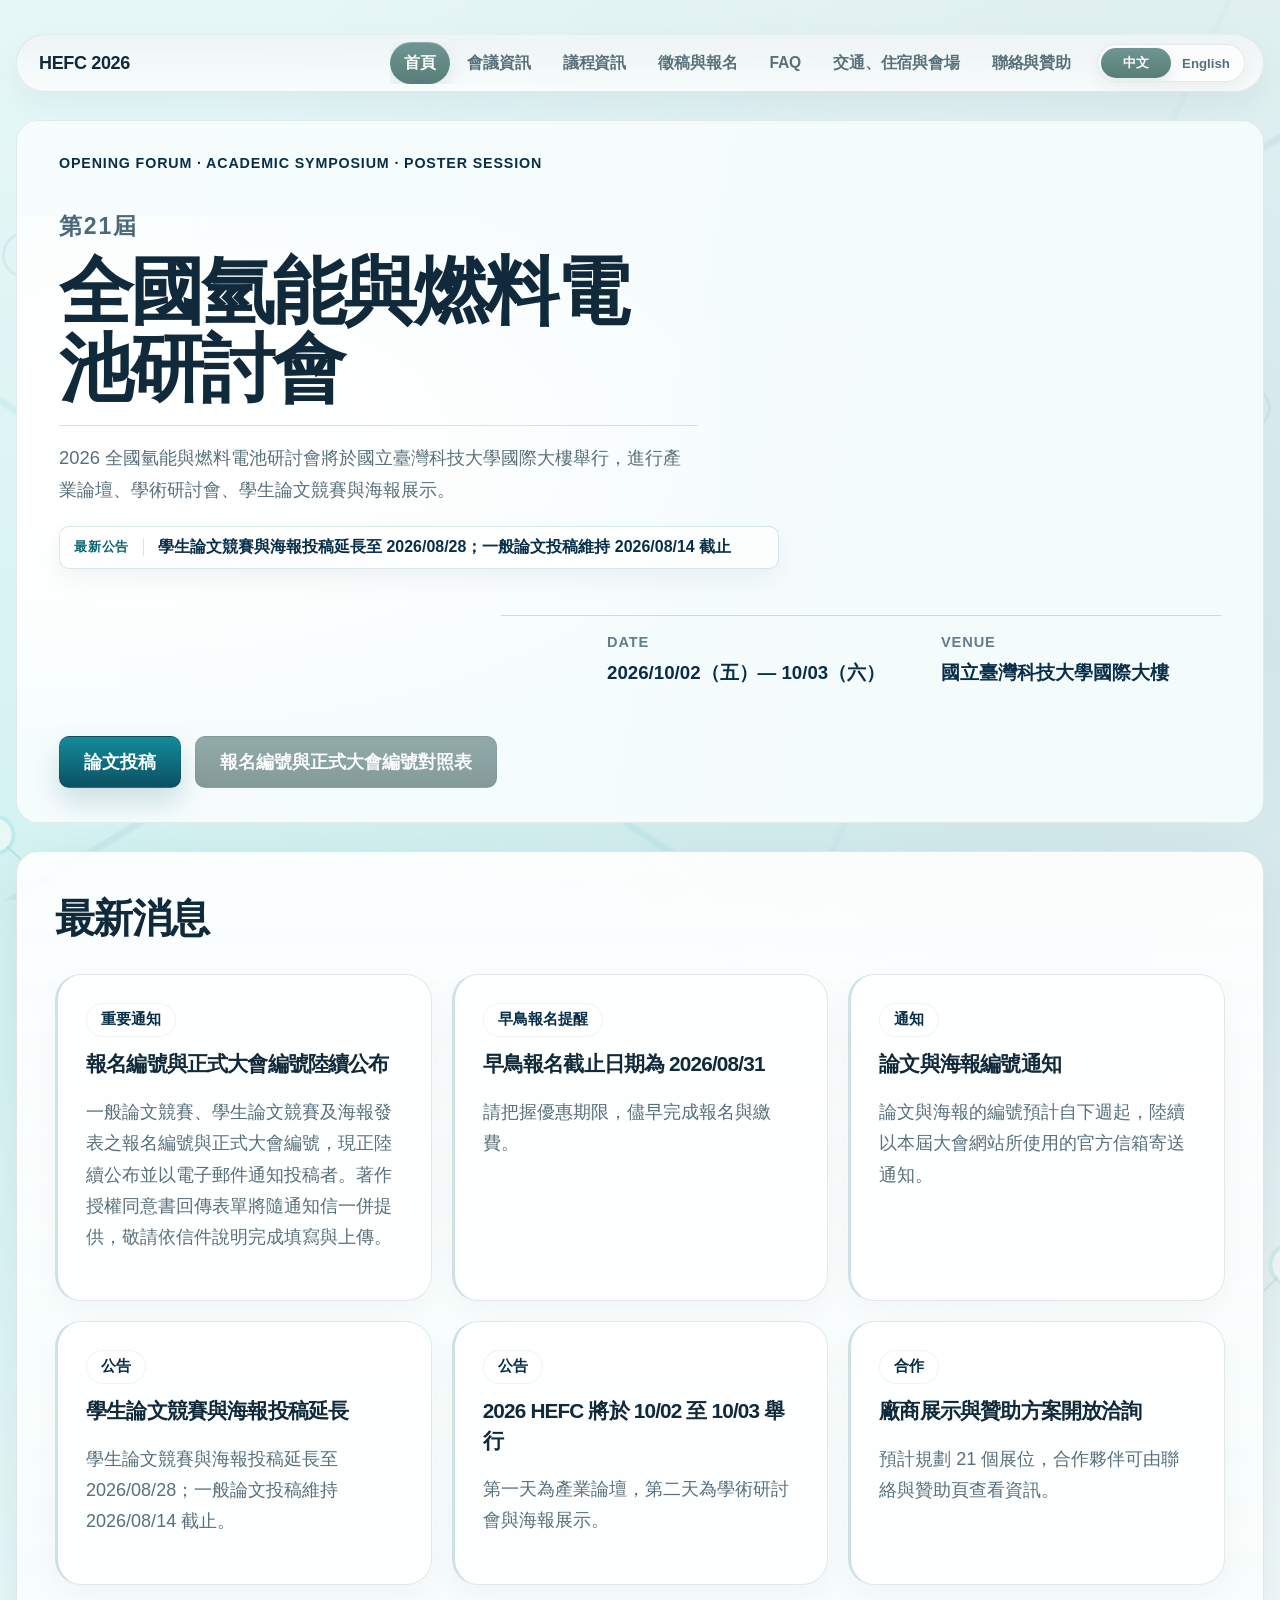
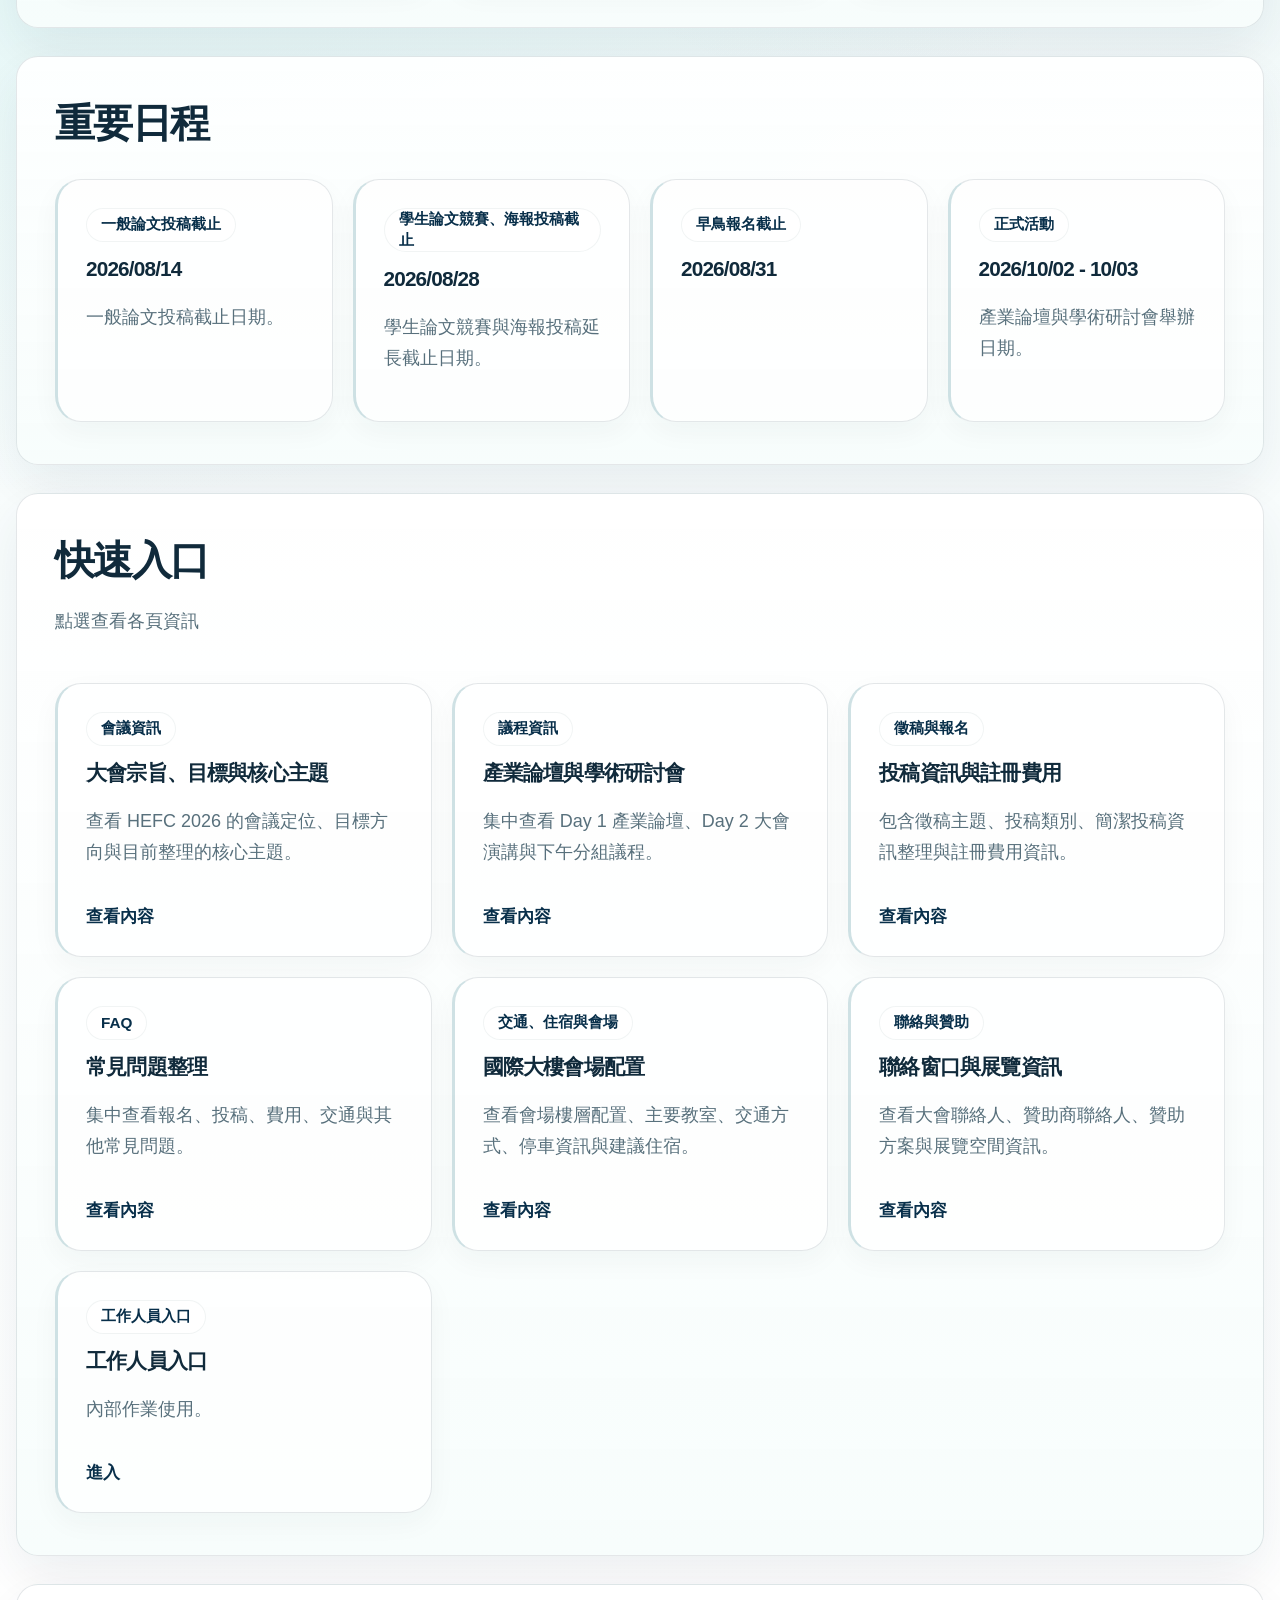
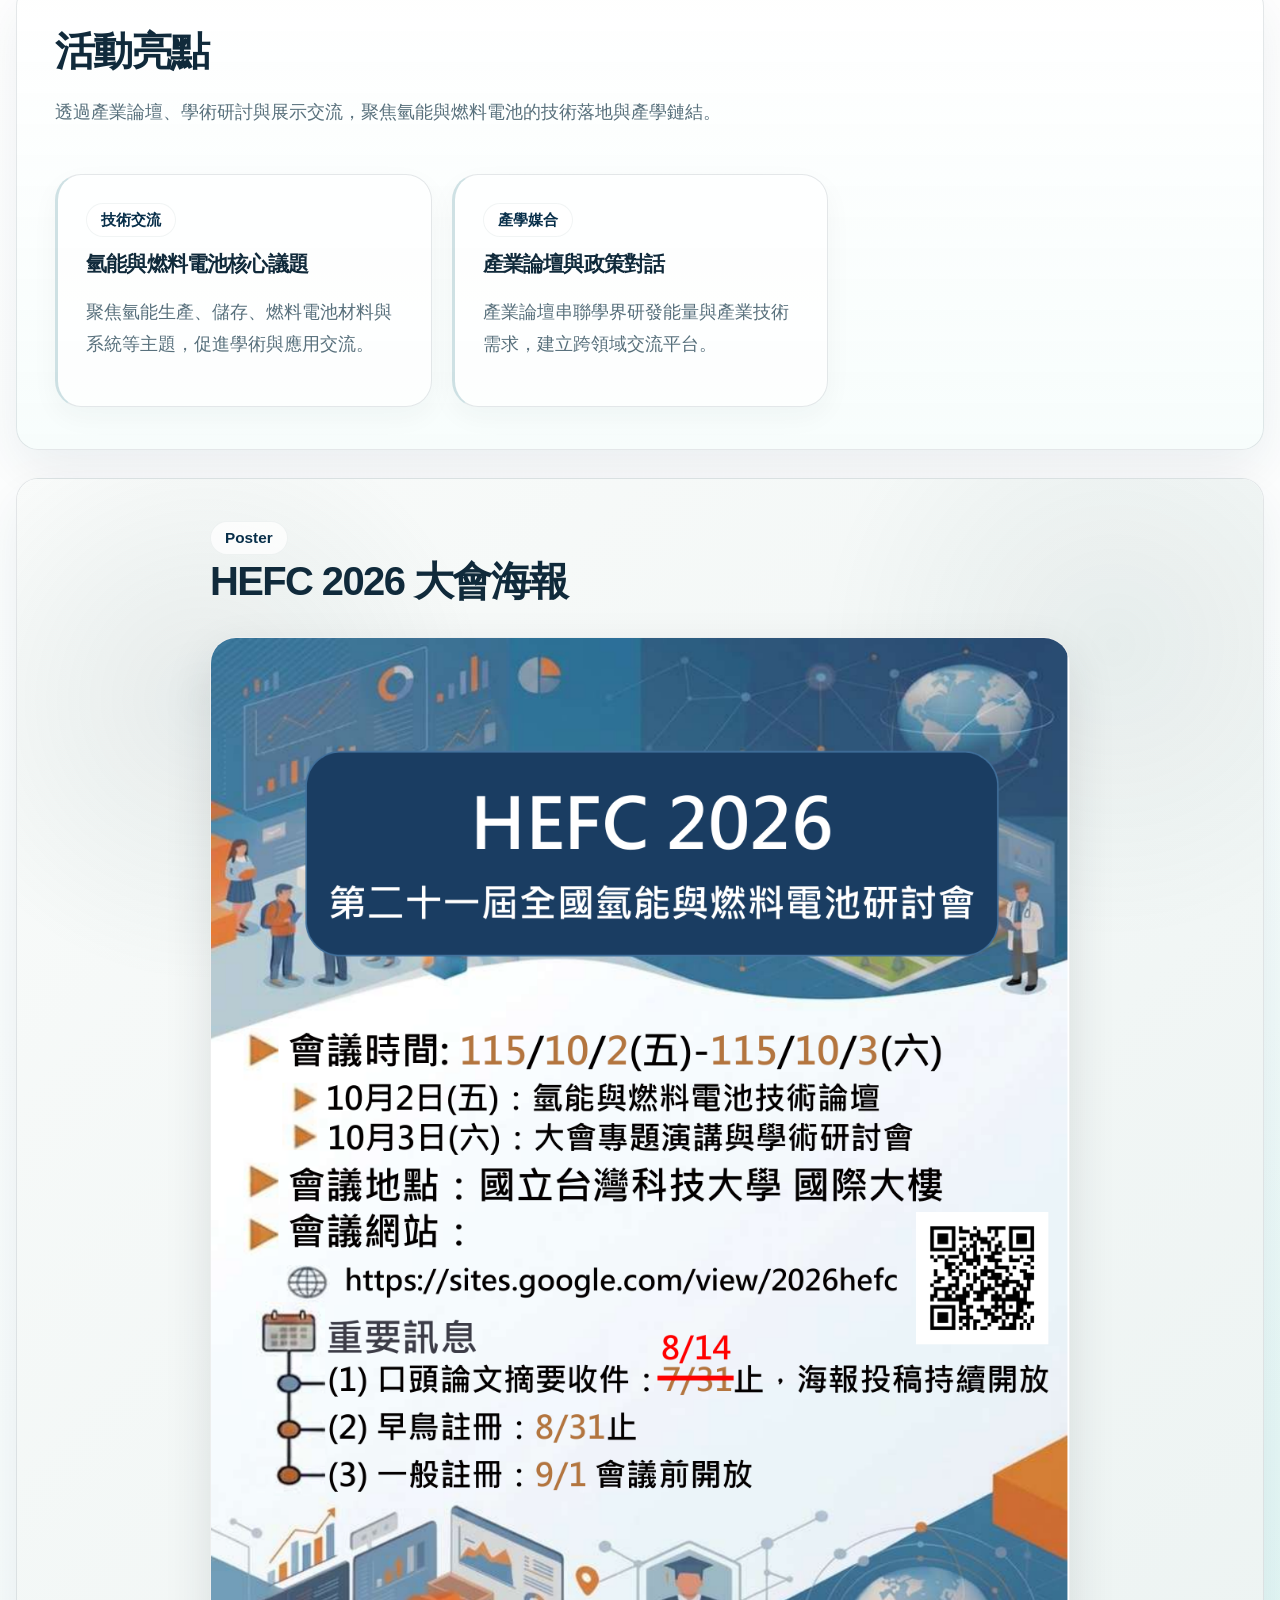
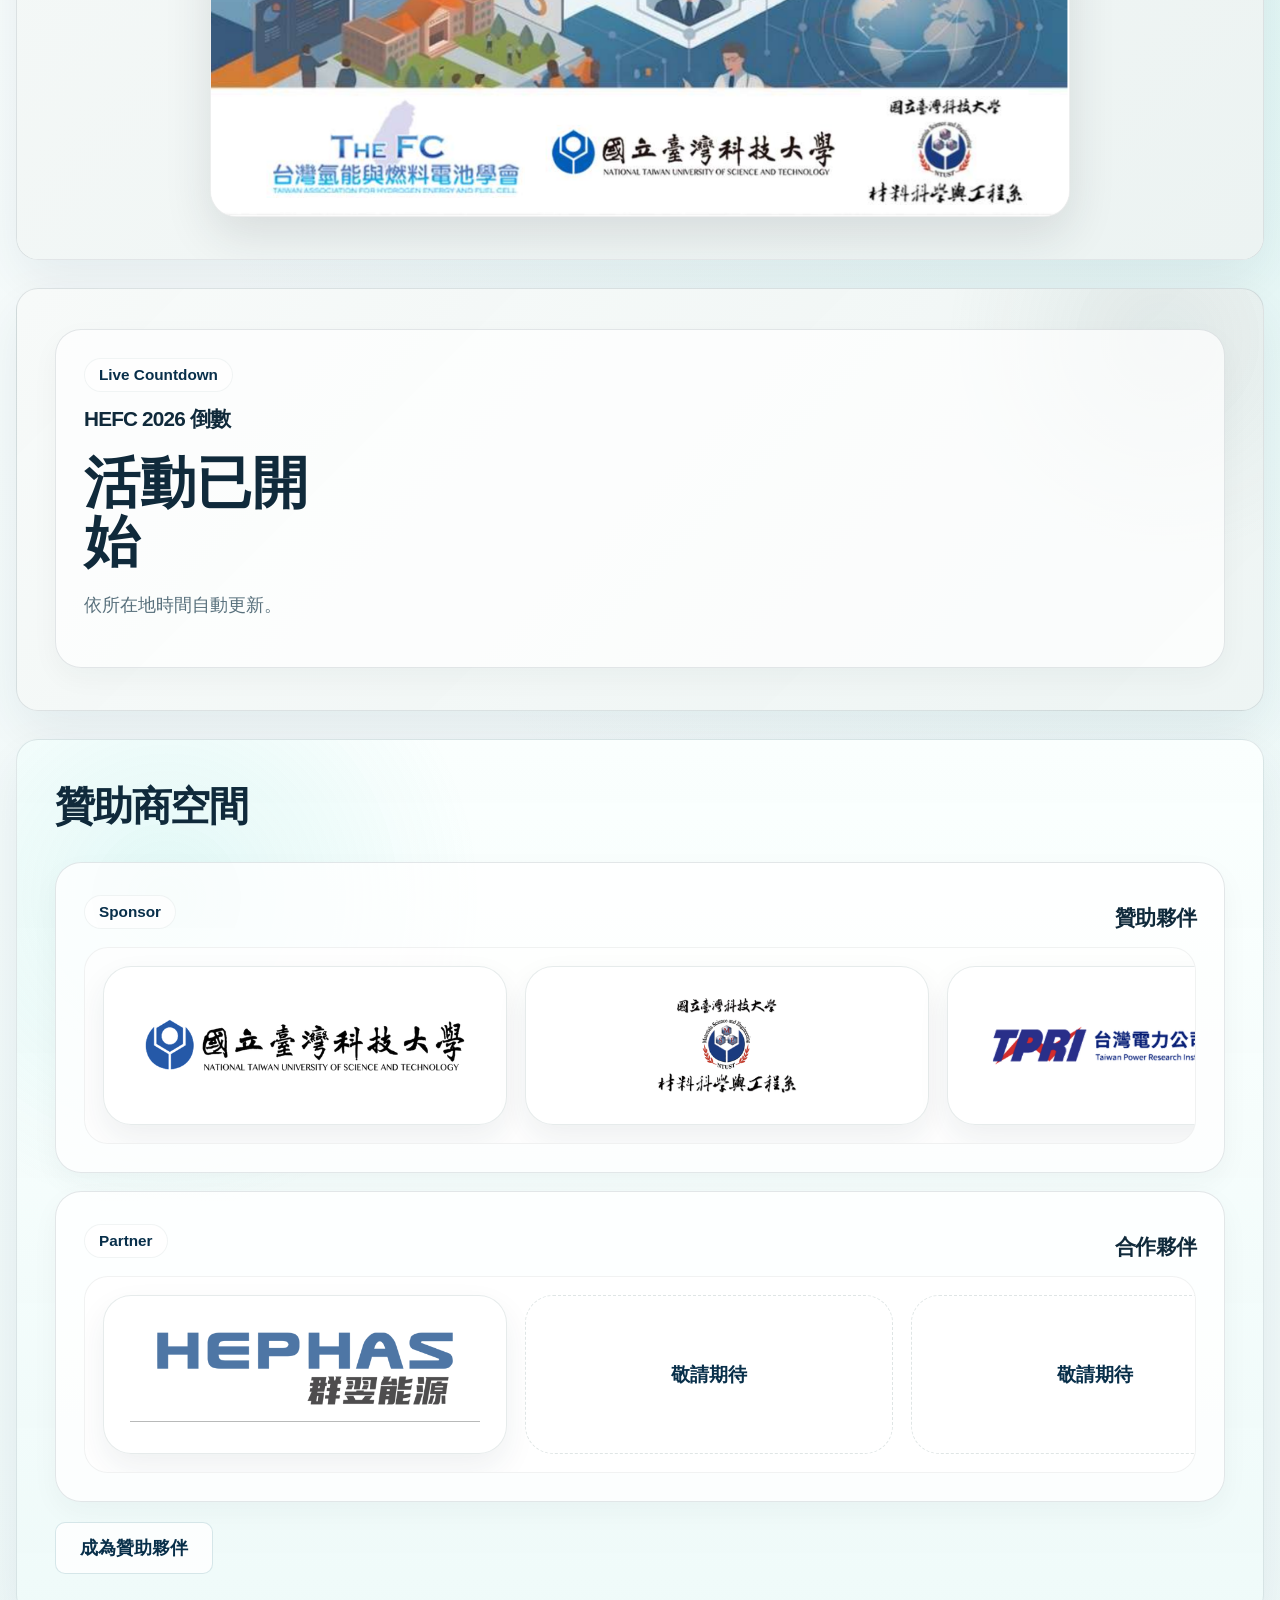
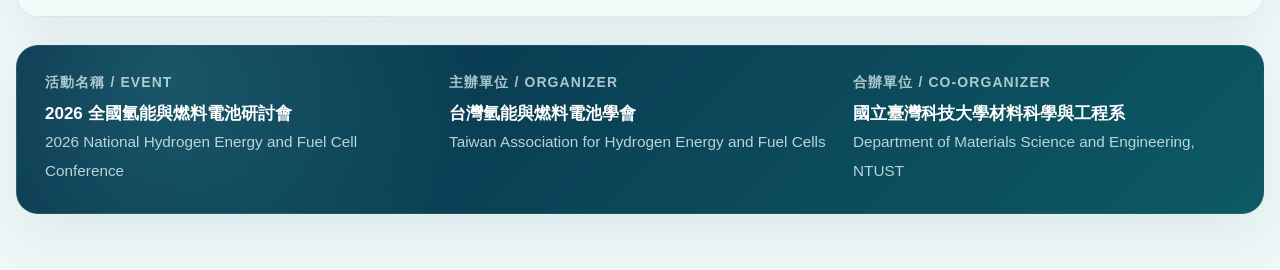
==== index.html @ 9a437a82 "Publish HEFC 2026 html0723 site" ====
﻿<!DOCTYPE html>
<html lang="zh-Hant">
<head>
  <meta charset="UTF-8">
  <meta name="viewport" content="width=device-width, initial-scale=1.0">
  <link rel="stylesheet" href="site.css">
  <title>HEFC 2026 Home</title>
</head>
<body>
  <div class="page">
    <section class="site-frame">
      <div class="site-frame__inner">
        <a class="site-brand" href="index.html">HEFC 2026</a>
        <div class="site-nav-area"><nav class="site-nav" aria-label="頁面導覽">
          <a href="index.html" class="is-current" aria-current="page">首頁</a>
          <a href="info.html">會議資訊</a>
          <a href="agenda.html">議程資訊</a>
          <a href="call_for_papers.html">徵稿與報名</a>
          <a href="faq.html">FAQ</a>
          <a href="traffic_venue.html">交通、住宿與會場</a>
          <a href="contact_sponsor.html">聯絡與贊助</a>
</nav><a class="language-toggle" href="en/index.html" data-language-toggle data-lang="zh" aria-label="Switch language to English"><span class="language-toggle__zh">中文</span><span class="language-toggle__en">English</span></a></div>
      </div>
    </section>

    <section class="section hero hero-split">
      <article class="hero-main">
        <div class="eyebrow">HEFC 2026 </div>
        <h1><span class="hero-title-prefix">第21屆</span>全國氫能與燃料電池研討會</h1>
        <p class="hero-subtitle">2026 全國氫能與燃料電池研討會將於國立臺灣科技大學國際大樓舉行，進行產業論壇、學術研討會、學生論文競賽與海報展示。</p>
        <div class="hero-announcement" role="status" aria-label="最新公告：學生論文競賽與海報投稿延長至 2026 年 8 月 28 日">
          <span class="hero-announcement__label">最新公告</span>
          <div class="hero-announcement__viewport">
            <div class="hero-announcement__track">
              <span>學生論文競賽與海報投稿延長至 2026/08/28；一般論文投稿維持 2026/08/14 截止</span>
              <span aria-hidden="true">學生論文競賽與海報投稿延長至 2026/08/28；一般論文投稿維持 2026/08/14 截止</span>
            </div>
          </div>
        </div>
        <div class="hero-meta">
          <div class="meta-card"><div class="meta-title">Date</div><div class="meta-value">2026/10/02（五）— 10/03（六）</div></div>
          <div class="meta-card"><div class="meta-title">Venue</div><div class="meta-value">國立臺灣科技大學國際大樓</div></div>

        </div>
        <div class="button-row">
          <a class="button button-spotlight" href="call_for_papers.html#submission">論文投稿</a>
          <span class="button button-spotlight button-disabled" role="button" aria-disabled="true" title="對照表連結即將公布">報名編號與正式大會編號對照表</span>
        </div>
      </article>
      <aside class="hero-side">
        <section class="card">
          <div class="chip">活動摘要</div>
          <h3>核心資訊</h3>
          <ul class="detail-list">
            <li><strong>活動名稱</strong>2026 全國氫能與燃料電池研討會</li>
            <li><strong>主辦單位</strong>台灣氫能與燃料電池學會</li>
            <li><strong>合辦單位</strong>國立臺灣科技大學材料科學與工程系</li>
            <li><strong>活動形式</strong>10/02 產業論壇、10/03 學術研討會</li>
          </ul>
        </section>
      </aside>
    </section>

    <section class="section body-section">
      <div class="section-head"><div><h2>最新消息</h2></div></div>
      <div class="grid-3">
        <article class="card"><div class="chip">重要通知</div><h3>報名編號與正式大會編號陸續公布</h3><p>一般論文競賽、學生論文競賽及海報發表之報名編號與正式大會編號，現正陸續公布並以電子郵件通知投稿者。著作授權同意書回傳表單將隨通知信一併提供，敬請依信件說明完成填寫與上傳。</p></article>
        <article class="card"><div class="chip">早鳥報名提醒</div><h3>早鳥報名截止日期為 2026/08/31</h3><p>請把握優惠期限，儘早完成報名與繳費。</p></article>
        <article class="card"><div class="chip">通知</div><h3>論文與海報編號通知</h3><p>論文與海報的編號預計自下週起，陸續以本屆大會網站所使用的官方信箱寄送通知。</p></article>
        <article class="card"><div class="chip">公告</div><h3>學生論文競賽與海報投稿延長</h3><p>學生論文競賽與海報投稿延長至 2026/08/28；一般論文投稿維持 2026/08/14 截止。</p></article>
        <article class="card"><div class="chip">公告</div><h3>2026 HEFC 將於 10/02 至 10/03 舉行</h3><p>第一天為產業論壇，第二天為學術研討會與海報展示。</p></article>
        <article class="card"><div class="chip">合作</div><h3>廠商展示與贊助方案開放洽詢</h3><p>預計規劃 21 個展位，合作夥伴可由聯絡與贊助頁查看資訊。</p></article>
      </div>
    </section>

    <section class="section body-section">
      <div class="section-head"><div><h2>重要日程</h2></div></div>
      <div class="grid-4">
        <article class="card"><div class="chip">一般論文投稿截止</div><h3>2026/08/14</h3><p>一般論文投稿截止日期。</p></article>
        <article class="card"><div class="chip">學生論文競賽、海報投稿截止</div><h3>2026/08/28</h3><p>學生論文競賽與海報投稿延長截止日期。</p></article>
        <article class="card"><div class="chip">早鳥報名截止</div><h3>2026/08/31</h3></article>
        <article class="card"><div class="chip">正式活動</div><h3>2026/10/02 - 10/03</h3><p>產業論壇與學術研討會舉辦日期。</p></article>
      </div>
    </section>

    <section class="section body-section">
      <div class="section-head"><div><h2>快速入口</h2><p>點選查看各頁資訊</p></div></div>
      <div class="grid-3">
        <a class="entry-link" href="info.html"><article class="card entry-card"><div><div class="chip">會議資訊</div><h3>大會宗旨、目標與核心主題</h3><p>查看 HEFC 2026 的會議定位、目標方向與目前整理的核心主題。</p></div><div class="entry-foot">查看內容</div></article></a>
        <a class="entry-link" href="agenda.html"><article class="card entry-card"><div><div class="chip">議程資訊</div><h3>產業論壇與學術研討會</h3><p>集中查看 Day 1 產業論壇、Day 2 大會演講與下午分組議程。</p></div><div class="entry-foot">查看內容</div></article></a>
        <a class="entry-link" href="call_for_papers.html"><article class="card entry-card"><div><div class="chip">徵稿與報名</div><h3>投稿資訊與註冊費用</h3><p>包含徵稿主題、投稿類別、簡潔投稿資訊整理與註冊費用資訊。</p></div><div class="entry-foot">查看內容</div></article></a>
        <a class="entry-link" href="faq.html"><article class="card entry-card"><div><div class="chip">FAQ</div><h3>常見問題整理</h3><p>集中查看報名、投稿、費用、交通與其他常見問題。</p></div><div class="entry-foot">查看內容</div></article></a>
        <a class="entry-link" href="traffic_venue.html"><article class="card entry-card"><div><div class="chip">交通、住宿與會場</div><h3>國際大樓會場配置</h3><p>查看會場樓層配置、主要教室、交通方式、停車資訊與建議住宿。</p></div><div class="entry-foot">查看內容</div></article></a>
        <a class="entry-link" href="contact_sponsor.html"><article class="card entry-card"><div><div class="chip">聯絡與贊助</div><h3>聯絡窗口與展覽資訊</h3><p>查看大會聯絡人、贊助商聯絡人、贊助方案與展覽空間資訊。</p></div><div class="entry-foot">查看內容</div></article></a>
        <a class="entry-link" href="payment_admin.html"><article class="card entry-card"><div><div class="chip">工作人員入口</div><h3>工作人員入口</h3><p>內部作業使用。</p></div><div class="entry-foot">進入</div></article></a>
      </div>
    </section>

    <section class="section body-section">
      <div class="section-head"><div><h2>活動亮點</h2><p>透過產業論壇、學術研討與展示交流，聚焦氫能與燃料電池的技術落地與產學鏈結。</p></div></div>
      <div class="grid-3">
        <article class="card"><div class="chip">技術交流</div><h3>氫能與燃料電池核心議題</h3><p>聚焦氫能生產、儲存、燃料電池材料與系統等主題，促進學術與應用交流。</p></article>
        <article class="card"><div class="chip">產學媒合</div><h3>產業論壇與政策對話</h3><p>產業論壇串聯學界研發能量與產業技術需求，建立跨領域交流平台。</p></article>
      </div>
    </section>

    <section class="section poster-space">
      <div class="poster-panel" aria-label="HEFC 2026 大會海報">
        <div class="poster-display">
          <div class="section-head poster-head"><div><div class="chip">Poster</div><h2>HEFC 2026 大會海報</h2></div></div>
          <div class="poster-image-link" aria-label="HEFC 2026 大會海報">
            <img src="poster/HEFC2026_Poster.png" alt="HEFC 2026 大會海報">
          </div>
        </div>
      </div>
    </section>

    <section class="section countdown-section">
      <article class="countdown-panel">
        <div class="chip">Live Countdown</div>
        <h2>HEFC 2026 倒數</h2>
        <div class="countdown-display countdown-grid" id="countdownText" aria-live="polite">
          <span class="countdown-unit"><strong>000</strong><em>天</em></span>
          <span class="countdown-unit"><strong>00</strong><em>小時</em></span>
          <span class="countdown-unit"><strong>00</strong><em>分</em></span>
          <span class="countdown-unit"><strong>00</strong><em>秒</em></span>
        </div>
        <p class="countdown-note">依所在地時間自動更新。</p>
      </article>
    </section>

    <section class="section sponsor-space">
      <div class="section-head"><div><h2>贊助商空間</h2></div></div>
      <div class="sponsor-marquee-group">
        <article class="sponsor-lane">
          <div class="sponsor-lane-head"><div class="chip">Sponsor</div><h3>贊助夥伴</h3></div>
          <div class="sponsor-marquee"><div class="sponsor-track">
            <div class="sponsor-slot sponsor-logo-slot"><img src="sponsor/input/ntust.png" alt="國立臺灣科技大學"></div>
            <div class="sponsor-slot sponsor-logo-slot"><img src="sponsor/input/ntust_mse.png" alt="國立臺灣科技大學材料科學與工程系"></div>
            <div class="sponsor-slot sponsor-logo-slot"><img src="sponsor/input/tpri.png" alt="台灣電力公司綜合研究所"></div>
            <div class="sponsor-slot sponsor-logo-slot"><img src="sponsor/input/nari.png" alt="國家原子能科技研究院"></div>
            <div class="sponsor-slot sponsor-logo-slot"><img src="sponsor/input/itri.png" alt="工業技術研究院"></div>
            <div class="sponsor-slot sponsor-logo-slot"><img src="sponsor/input/cpc_gtri.png" alt="台灣中油綠能科技研究所"></div>
            <div class="sponsor-slot sponsor-logo-slot"><img src="sponsor/input/thfcp.png" alt="台灣氫能與燃料電池夥伴聯盟"></div>
            <div class="sponsor-slot sponsor-logo-slot"><img src="sponsor/input/ntust.png" alt="國立臺灣科技大學"></div>
            <div class="sponsor-slot sponsor-logo-slot"><img src="sponsor/input/ntust_mse.png" alt="國立臺灣科技大學材料科學與工程系"></div>
            <div class="sponsor-slot sponsor-logo-slot"><img src="sponsor/input/tpri.png" alt="台灣電力公司綜合研究所"></div>
            <div class="sponsor-slot sponsor-logo-slot"><img src="sponsor/input/nari.png" alt="國家原子能科技研究院"></div>
            <div class="sponsor-slot sponsor-logo-slot"><img src="sponsor/input/itri.png" alt="工業技術研究院"></div>
            <div class="sponsor-slot sponsor-logo-slot"><img src="sponsor/input/cpc_gtri.png" alt="台灣中油綠能科技研究所"></div>
            <div class="sponsor-slot sponsor-logo-slot"><img src="sponsor/input/thfcp.png" alt="台灣氫能與燃料電池夥伴聯盟"></div>
          </div></div>
        </article>
        <article class="sponsor-lane">
          <div class="sponsor-lane-head"><div class="chip">Partner</div><h3>合作夥伴</h3></div>
          <div class="sponsor-marquee"><div class="sponsor-track partner-track">
            <div class="sponsor-slot sponsor-logo-slot"><img src="sponsor/input/hephas.png" alt="HEPHAS 群翌能源"></div>
            <div class="sponsor-slot">敬請期待</div>
            <div class="sponsor-slot">敬請期待</div>
            <div class="sponsor-slot">敬請期待</div>
            <div class="sponsor-slot">敬請期待</div>
            <div class="sponsor-slot sponsor-logo-slot"><img src="sponsor/input/hephas.png" alt="HEPHAS 群翌能源"></div>
            <div class="sponsor-slot">敬請期待</div>
            <div class="sponsor-slot">敬請期待</div>
            <div class="sponsor-slot">敬請期待</div>
            <div class="sponsor-slot">敬請期待</div>
          </div></div>
        </article>
      </div>
      <div class="button-row" style="margin-top:20px;">
        <a class="button button-secondary" href="contact_sponsor.html">成為贊助夥伴</a>
      </div>
    </section>
    <footer class="site-footer" aria-label="頁尾資訊">
      <div class="site-footer__grid">
        <div><p class="site-footer__label">活動名稱 / Event</p><p class="site-footer__value">2026 全國氫能與燃料電池研討會<br><span>2026 National Hydrogen Energy and Fuel Cell Conference</span></p></div>
        <div><p class="site-footer__label">主辦單位 / Organizer</p><p class="site-footer__value">台灣氫能與燃料電池學會<br><span>Taiwan Association for Hydrogen Energy and Fuel Cells</span></p></div>
        <div><p class="site-footer__label">合辦單位 / Co-organizer</p><p class="site-footer__value">國立臺灣科技大學材料科學與工程系<br><span>Department of Materials Science and Engineering, NTUST</span></p></div>
      </div>
    </footer>
  </div>
  <script>
    (function () {
      const targetTime = new Date('2026-10-02T09:00:00+08:00').getTime();
      const countdownEl = document.getElementById('countdownText');
      if (!countdownEl) return;
      function updateCountdown() {
        const now = Date.now();
        const diff = targetTime - now;
        if (diff <= 0) { countdownEl.textContent = '活動已開始'; return; }
        const days = Math.floor(diff / (1000 * 60 * 60 * 24));
        const hours = Math.floor((diff % (1000 * 60 * 60 * 24)) / (1000 * 60 * 60));
        const minutes = Math.floor((diff % (1000 * 60 * 60)) / (1000 * 60));
        const seconds = Math.floor((diff % (1000 * 60)) / 1000);
        countdownEl.innerHTML =
          '<span class="countdown-unit"><strong>' + String(days).padStart(3, '0') + '</strong><em>天</em></span>' +
          '<span class="countdown-unit"><strong>' + String(hours).padStart(2, '0') + '</strong><em>小時</em></span>' +
          '<span class="countdown-unit"><strong>' + String(minutes).padStart(2, '0') + '</strong><em>分</em></span>' +
          '<span class="countdown-unit"><strong>' + String(seconds).padStart(2, '0') + '</strong><em>秒</em></span>';
      }
      updateCountdown();
      setInterval(updateCountdown, 1000);
    })();
  </script>
  <script src="language_toggle.js" defer></script>
</body>
</html>
---- site.css ----
﻿:root {
  --text: #1f2c2f;
  --muted: #667579;
  --line: rgba(31, 44, 47, 0.08);
  --surface: rgba(255, 255, 255, 0.88);
  --surface-soft: rgba(249, 251, 250, 0.96);
  --primary: #4d7270;
  --primary-deep: #355756;
  --chip: rgba(77, 114, 112, 0.08);
  --shadow: 0 18px 42px rgba(37, 48, 50, 0.06);
  --radius-xl: 34px;
  --radius-lg: 26px;
  --radius-md: 18px;
  --max-width: 1180px;
}
* { box-sizing: border-box; }
html {
  width: 100%;
  max-width: 100%;
  overflow-x: hidden;
}
body {
  margin: 0;
  font-family: "SF Pro Display", "SF Pro Text", "Segoe UI", "PingFang TC", "Noto Sans TC", sans-serif;
  color: var(--text);
  background: radial-gradient(circle at top left, rgba(77,114,112,0.05), transparent 24%), linear-gradient(180deg, #f7f8f8 0%, #f3f6f5 52%, #f8f9f9 100%);
  letter-spacing: -0.01em;
  width: 100%;
  max-width: 100%;
  overflow-x: hidden;
  -webkit-text-size-adjust: 100%;
}
img, iframe { display: block; max-width: 100%; height: auto; }
h1, h2, h3, p, li, .meta-value, .countdown-display, .sponsor-slot, .poster-panel { overflow-wrap: anywhere; }
.page { width: min(var(--max-width), calc(100% - 32px)); max-width:100%; margin: 0 auto; padding: 20px 0 40px; min-width: 0; }
.site-frame {
  position: sticky; top: 10px; z-index: 40; margin-top: 6px; margin-bottom: 18px;
  border: 1px solid rgba(31,44,47,0.07); border-radius: 999px;
  background: linear-gradient(180deg, rgba(238,244,243,0.92), rgba(252,253,253,0.84));
  backdrop-filter: blur(24px) saturate(145%); box-shadow: 0 12px 30px rgba(30,42,43,0.05); overflow: hidden;
}
.site-frame__inner { display:flex; align-items:center; justify-content:space-between; min-height:44px; padding:0 12px 0 16px; gap:16px; min-width:0; }
.site-brand { display:inline-flex; align-items:center; color:var(--text); text-decoration:none; font-size:0.92rem; font-weight:700; letter-spacing:-0.02em; white-space:nowrap; }
.site-nav-area { display:flex; align-items:center; justify-content:flex-end; gap:10px; min-width:0; flex:1; }
.site-nav { position:relative; display:flex; align-items:center; gap:2px; overflow-x:auto; max-width:100%; scrollbar-width:none; -ms-overflow-style:none; -webkit-overflow-scrolling:touch; overscroll-behavior-x:contain; touch-action:pan-x; }
.site-nav::-webkit-scrollbar { display:none; }
.site-nav a { position:relative; z-index:1; display:inline-flex; align-items:center; min-height:34px; padding:0 10px; border-radius:999px; color:var(--muted); text-decoration:none; font-size:0.8rem; font-weight:600; letter-spacing:-0.01em; white-space:nowrap; transition:background-color 0.18s ease, color 0.18s ease; flex:0 0 auto; }
.site-nav a:hover { background:rgba(77,114,112,0.08); color:var(--text); }
.site-nav a.is-current { background:rgba(77,114,112,0.14); color:var(--text); box-shadow: inset 0 0 0 1px rgba(77,114,112,0.08); }
.site-nav.has-indicator a:hover { background:transparent; color:var(--text); }
.site-nav.has-indicator a.is-current { background:transparent; color:#fff; box-shadow:none; }
.site-nav__indicator { position:absolute; z-index:0; top:0; left:0; width:0; height:34px; border-radius:999px; background:linear-gradient(180deg, #6f9692, #587d79); box-shadow:0 8px 18px rgba(71,111,107,0.13), inset 0 1px 0 rgba(255,255,255,0.22); transform:translateX(0); transition:transform 0.26s cubic-bezier(0.2, 0.8, 0.2, 1), width 0.26s cubic-bezier(0.2, 0.8, 0.2, 1), opacity 0.18s ease; pointer-events:none; opacity:0; }
.site-nav.has-indicator .site-nav__indicator { opacity:1; }
.language-toggle { position:relative; display:inline-grid; grid-template-columns:1fr 1fr; align-items:center; width:148px; min-width:148px; height:38px; padding:3px; border:1px solid rgba(77,114,112,0.14); border-radius:999px; background:rgba(255,255,255,0.72); color:var(--muted); text-decoration:none; box-shadow:inset 0 0 0 1px rgba(255,255,255,0.5), 0 8px 18px rgba(30,42,43,0.05); overflow:hidden; }
.language-toggle::before { content:""; position:absolute; top:3px; left:3px; width:calc(50% - 3px); height:calc(100% - 6px); border-radius:999px; background:linear-gradient(180deg, #6f9692, #587d79); box-shadow:0 8px 16px rgba(71,111,107,0.14); transition:transform 0.22s ease; }
.language-toggle[data-lang="en"]::before { transform:translateX(100%); }
.language-toggle span { position:relative; z-index:1; display:flex; align-items:center; justify-content:center; height:100%; font-size:0.78rem; font-weight:700; white-space:nowrap; transition:color 0.18s ease; }
.language-toggle[data-lang="zh"] .language-toggle__zh, .language-toggle[data-lang="en"] .language-toggle__en { color:#fff; }
.language-toggle[data-lang="zh"] .language-toggle__en, .language-toggle[data-lang="en"] .language-toggle__zh { color:var(--muted); }
.section { max-width:100%; margin-top:22px; border:1px solid var(--line); border-radius:var(--radius-xl); background:linear-gradient(180deg, var(--surface), var(--surface-soft)); box-shadow:var(--shadow); overflow:hidden; }
.hero { max-width:100%; padding:40px 38px 36px; background: radial-gradient(circle at 85% 14%, rgba(77,114,112,0.12), transparent 20%), linear-gradient(135deg, rgba(250,252,251,0.98), rgba(241,246,245,0.95)); }
.hero.hero-split { display:grid; grid-template-columns:minmax(0, 1.18fr) minmax(280px, 0.82fr); gap:18px; }
.hero-main, .hero-side { min-width:0; padding:24px; border:1px solid rgba(31,44,47,0.08); border-radius:28px; background:rgba(255,255,255,0.62); backdrop-filter:blur(12px); }
.eyebrow, .chip, .label { display:inline-flex; align-items:center; min-height:30px; padding:0 12px; border-radius:999px; background:rgba(255,255,255,0.74); border:1px solid rgba(77,114,112,0.08); color:var(--primary-deep); font-size:0.8rem; font-weight:600; }
h1, h2, h3 { margin:0; letter-spacing:-0.04em; }
h1 { margin-top:18px; font-size:clamp(2.8rem, 7vw, 5rem); line-height:0.94; font-weight:700; }
.hero-subtitle, .section-head p, .card p, .list li, .detail-list li, .topic-list li, .committee-note, .countdown-note { color:var(--muted); line-height:1.74; }
.hero-subtitle { margin:14px 0 0; max-width:760px; font-size:clamp(1.04rem, 1.8vw, 1.24rem); }
.hero-meta, .grid-2, .grid-3, .grid-4, .poster-grid, .committee-grid, .topic-grid { display:grid; gap:16px; }
.hero-meta { grid-template-columns:repeat(3, minmax(0, 1fr)); margin-top:28px; }
.grid-2 { grid-template-columns:repeat(2, minmax(0, 1fr)); }
.grid-3 { grid-template-columns:repeat(3, minmax(0, 1fr)); }
.grid-4 { grid-template-columns:repeat(4, minmax(0, 1fr)); }
.poster-grid { grid-template-columns:1fr; }
.committee-grid { grid-template-columns:repeat(3, minmax(0, 1fr)); gap:14px 24px; margin-top:18px; }
.topic-grid { grid-template-columns:repeat(2, minmax(0, 1fr)); margin-top:18px; }
.meta-card, .card, .countdown-panel, .sponsor-lane { min-width:0; padding:22px; border:1px solid var(--line); border-radius:var(--radius-lg); background:rgba(255,255,255,0.72); box-shadow:0 10px 28px rgba(30,42,43,0.04); }
.meta-title { color:var(--muted); font-size:0.78rem; font-weight:600; letter-spacing:0.06em; text-transform:uppercase; }
.meta-value { margin-top:8px; font-size:1rem; line-height:1.6; font-weight:600; }
.body-section, .poster-space, .sponsor-space, .countdown-section { max-width:100%; padding:30px 28px 32px; }
.section-head { display:flex; justify-content:space-between; align-items:end; gap:18px; margin-bottom:22px; }
.section-head h2 { font-size:clamp(1.7rem, 3vw, 2.25rem); font-weight:650; }
.competition-note { margin:22px 0 0; color:var(--muted); line-height:1.74; }
.competition-note strong { color:var(--text); }
.section-link { color:var(--primary-deep); font-weight:600; white-space:nowrap; }
.card h3, .countdown-panel h2, .sponsor-lane-head h3 { margin-top:12px; font-size:1.08rem; font-weight:650; line-height:1.45; }
.list, .detail-list, .topic-list { display:grid; gap:12px; margin:16px 0 0; padding:0; list-style:none; }
.detail-list li, .list li { padding-top:12px; border-top:1px solid rgba(31,44,47,0.06); }
.detail-list li:first-child, .list li:first-child { padding-top:0; border-top:0; }
.detail-list strong, .list strong { display:block; margin-bottom:4px; color:var(--text); font-weight:600; }
.topic-list { grid-template-columns:repeat(2, minmax(0, 1fr)); gap:10px 24px; list-style:disc; padding-left:22px; }
.topic-list li { border-top:0; padding-top:0; color:var(--text); }
.button-row { display:flex; flex-wrap:wrap; gap:12px; margin-top:28px; }
.button { display:inline-flex; align-items:center; justify-content:center; min-height:46px; padding:0 20px; border:0; border-radius:999px; color:inherit; cursor:pointer; font:inherit; font-size:0.95rem; font-weight:600; text-decoration:none; }
.button-primary { color:#fff; background:#313d3e; box-shadow:0 10px 24px rgba(49,61,62,0.12); }
.button-secondary { color:var(--text); background:rgba(255,255,255,0.8); border:1px solid rgba(31,44,47,0.08); }
.button-export {
  color:#fff;
  background:linear-gradient(180deg, #243333 0%, #102121 100%);
  border:1px solid rgba(16,33,33,0.22);
  box-shadow:0 14px 26px rgba(16,33,33,0.2), inset 0 1px 0 rgba(255,255,255,0.12);
  transition:transform 0.18s ease, box-shadow 0.18s ease, background 0.18s ease;
}
.button-export:hover {
  transform:translateY(-2px);
  background:linear-gradient(180deg, #2d4141 0%, #162929 100%);
  box-shadow:0 18px 34px rgba(16,33,33,0.26), inset 0 1px 0 rgba(255,255,255,0.14);
}
.button-export:active {
  transform:translateY(1px) scale(0.99);
  box-shadow:0 8px 18px rgba(16,33,33,0.18);
}
.countdown-section { background: radial-gradient(circle at 92% 12%, rgba(77,114,112,0.1), transparent 18%), linear-gradient(135deg, rgba(247,250,249,0.98), rgba(237,244,243,0.96)); }
.countdown-display { margin-top:18px; font-size:clamp(2rem, 4.4vw, 3.4rem); line-height:1.06; font-weight:700; color:var(--text); }
.countdown-grid { display:grid; grid-template-columns:repeat(4, minmax(0, 1fr)); gap:14px; }
.countdown-unit {
  min-width:0;
  padding:18px 14px;
  border:1px solid rgba(77,114,112,0.14);
  border-radius:18px;
  background:rgba(255,255,255,0.62);
  text-align:center;
  box-shadow:inset 0 1px 0 rgba(255,255,255,0.6), 0 12px 24px rgba(30,42,43,0.04);
}
.countdown-unit strong {
  display:block;
  font-size:clamp(2.1rem, 5vw, 4.5rem);
  line-height:0.95;
  font-weight:750;
  color:var(--text);
  font-variant-numeric:tabular-nums;
}
.countdown-unit em {
  display:block;
  margin-top:10px;
  color:var(--muted);
  font-size:clamp(0.82rem, 1.6vw, 1rem);
  line-height:1.2;
  font-style:normal;
  font-weight:650;
}
.countdown-format { margin-top:10px; color:var(--muted); font-size:0.92rem; line-height:1.6; }
.entry-link { text-decoration:none; color:inherit; }
.entry-card { min-height:188px; display:flex; flex-direction:column; justify-content:space-between; }
.entry-foot { margin-top:18px; color:var(--primary-deep); font-weight:600; }
.committee-note { margin-top:10px; font-size:0.92rem; }
.committee-row { margin:0; color:var(--text); line-height:1.9; font-size:1rem; }
.poster-space { padding:0; background:linear-gradient(180deg, rgba(252,253,253,0.96), rgba(243,247,246,0.98)); }
.poster-panel { min-height:420px; border:0; background: radial-gradient(circle at 15% 16%, rgba(77,114,112,0.10), transparent 18%), radial-gradient(circle at 88% 12%, rgba(77,114,112,0.08), transparent 18%), linear-gradient(135deg, rgba(249,251,250,0.98), rgba(236,243,242,0.96)); display:flex; align-items:center; justify-content:center; padding:34px; }
.poster-display { width:min(860px, 100%); }
.poster-head { margin-bottom:22px; }
.poster-image-link { display:block; border-radius:26px; overflow:hidden; border:1px solid rgba(31,44,47,0.08); background:#fff; box-shadow:0 18px 48px rgba(31,44,47,0.12); }
.poster-image-link img { display:block; width:100%; height:auto; }
.poster-placeholder { width:min(620px, 100%); min-height:300px; border:1px dashed rgba(77,114,112,0.24); border-radius:26px; background:rgba(255,255,255,0.58); display:flex; flex-direction:column; align-items:center; justify-content:center; text-align:center; padding:28px; }
.poster-placeholder h2 { margin-top:14px; font-size:clamp(1.8rem, 4vw, 2.8rem); font-weight:700; }
.poster-placeholder p { margin:12px 0 0; color:var(--muted); line-height:1.7; }
.sponsor-marquee-group { display:grid; gap:16px; margin-top:18px; }
.sponsor-lane-head { display:flex; align-items:center; justify-content:space-between; gap:12px; margin-bottom:14px; }
.sponsor-marquee { position:relative; max-width:100%; overflow:hidden; overscroll-behavior-x:contain; border-radius:24px; border:1px solid rgba(31,44,47,0.06); background:rgba(255,255,255,0.52); padding:18px 0; }
.sponsor-track { display:flex; width:max-content; gap:18px; padding:0 18px; animation:sponsor-marquee 42s linear infinite; will-change:transform; }
.sponsor-track.is-slower { animation-duration:52s; }
.sponsor-track.partner-track { animation-duration:30s; }
.sponsor-slot { min-width:330px; min-height:138px; border:1px dashed rgba(77,114,112,0.18); border-radius:28px; display:flex; align-items:center; justify-content:center; color:var(--primary-deep); background:rgba(255,255,255,0.76); font-weight:600; white-space:nowrap; font-size:1.08rem; }
.sponsor-logo-slot { border-style:solid; border-color:rgba(77,114,112,0.14); background:rgba(255,255,255,0.92); padding:20px 26px; box-shadow:0 14px 32px rgba(27,63,66,0.07); }
.sponsor-logo-slot img { display:block; width:100%; max-width:315px; max-height:108px; object-fit:contain; }
.map-wrap { overflow:hidden; border-radius:22px; border:1px solid var(--line); background:rgba(255,255,255,0.76); }
.map-caption { padding:14px 16px 16px; color:var(--muted); line-height:1.6; }
@keyframes sponsor-marquee { 0% { transform: translateX(0); } 100% { transform: translateX(-48%); } }
@media (max-width: 1060px) {
  .hero.hero-split, .hero-meta, .grid-4, .committee-grid, .topic-grid { grid-template-columns:repeat(2, minmax(0, 1fr)); }
  .grid-3 { grid-template-columns:repeat(2, minmax(0, 1fr)); }
}
@media (max-width: 900px) {
  .grid-2, .grid-3, .grid-4, .hero.hero-split, .hero-meta, .committee-grid, .topic-grid, .topic-list { grid-template-columns:1fr; }
  .sponsor-slot { min-width:270px; min-height:118px; }
  .sponsor-logo-slot img { max-width:245px; max-height:88px; }
}
@media (max-width: 720px) {
  .page { width:min(var(--max-width), calc(100% - 20px)); padding-top:12px; }
  .site-frame { top:8px; border-radius:28px; }
  .site-frame__inner { flex-direction:column; align-items:flex-start; gap:10px; padding:10px 12px; }
  .site-brand { font-size:0.88rem; }
  .site-nav-area { width:100%; flex-direction:column; align-items:stretch; gap:8px; }
  .site-nav { width:100%; padding-bottom:4px; }
  .site-nav__indicator { display:none; }
  .site-nav.has-indicator a:hover { background:rgba(77,114,112,0.08); color:var(--text); }
  .site-nav.has-indicator a.is-current { background:rgba(77,114,112,0.14); color:var(--text); box-shadow: inset 0 0 0 1px rgba(77,114,112,0.08); }
  .language-toggle { width:100%; min-width:0; }
  .hero, .body-section, .countdown-section, .sponsor-space { padding-left:20px; padding-right:20px; }
  .section-head, .sponsor-lane-head { flex-direction:column; align-items:start; }
  .button-row { flex-direction:column; }
  .button { width:100%; }
  .countdown-display { font-size:1.95rem; }
  .countdown-grid { grid-template-columns:repeat(2, minmax(0, 1fr)); }
  .poster-panel { min-height:300px; }
  .sponsor-slot { min-width:240px; min-height:108px; }
  .sponsor-logo-slot { padding:16px 20px; }
  .sponsor-logo-slot img { max-width:216px; max-height:78px; }
  .submit-layout, .form-grid { grid-template-columns:1fr; }
}
@media (max-width: 560px) {
  .page { width:min(var(--max-width), calc(100% - 16px)); }
  .section { border-radius:26px; }
  .hero, .body-section, .countdown-section, .sponsor-space { padding-left:16px; padding-right:16px; }
  .site-brand { font-size:0.84rem; }
  .site-nav a { min-height:32px; padding:0 9px; font-size:0.76rem; }
  .countdown-display { font-size:1.7rem; line-height:1.12; }
  .countdown-grid { gap:10px; }
  .countdown-unit { padding:14px 10px; border-radius:16px; }
  .sponsor-slot { min-width:210px; min-height:102px; font-size:0.95rem; }
  .sponsor-logo-slot { padding:14px 18px; }
  .sponsor-logo-slot img { max-width:188px; max-height:72px; }
  .poster-panel { min-height:220px; }
}

.stay-table-wrap { max-width:100%; overflow-x:auto; overscroll-behavior-x:contain; -webkit-overflow-scrolling:touch; border:1px solid var(--line); border-radius:22px; background:rgba(255,255,255,0.78); }
.stay-table { width:100%; border-collapse:collapse; min-width:560px; }
.stay-table th, .stay-table td { padding:18px 20px; text-align:left; border-bottom:1px solid rgba(31,44,47,0.08); }
.stay-table thead th { background:rgba(77,114,112,0.06); color:var(--text); font-size:0.95rem; font-weight:700; }
.stay-table tbody td { color:var(--text); line-height:1.7; }
.stay-table tbody tr:last-child td { border-bottom:0; }
.fee-stack { display:grid; gap:24px; }
.fee-card h3 { margin-top:0; font-size:1.35rem; }
.fee-card .stay-table-wrap { margin-top:18px; background:rgba(255,255,255,0.86); }
.fee-table { min-width:720px; }
.fee-table th, .fee-table td { white-space:nowrap; }
.fee-table thead th { color:#102b44; border-bottom:2px solid rgba(16,43,68,0.76); background:rgba(77,114,112,0.045); }
.fee-table tbody td:first-child { font-weight:650; }
.fee-note { margin:14px 0 0; color:var(--muted); line-height:1.7; }
.staff-table {
  min-width:1460px;
}
.staff-table input,
.staff-table select {
  width:100%;
  min-width:130px;
  min-height:38px;
  border:1px solid rgba(31,44,47,0.14);
  border-radius:10px;
  background:rgba(255,255,255,0.94);
  color:var(--text);
  font:inherit;
  padding:8px 10px;
}
.staff-table input:focus,
.staff-table select:focus {
  outline:none;
  border-color:rgba(77,114,112,0.58);
  box-shadow:0 0 0 3px rgba(77,114,112,0.12);
}
.staff-search-row {
  display:grid;
  grid-template-columns:minmax(0, 1fr) minmax(220px, 0.32fr) auto;
  gap:14px;
  align-items:end;
}
.staff-actions {
  display:flex;
  justify-content:space-between;
  align-items:center;
  gap:12px;
  margin-top:20px;
}
.staff-actions .button-export {
  margin-left:auto;
}
.sheet-view-actions {
  display:flex;
  justify-content:flex-end;
  margin-top:16px;
}
.staff-pagination {
  display:flex;
  justify-content:flex-end;
  align-items:center;
  gap:12px;
  margin-top:16px;
  color:var(--muted);
  font-weight:650;
}
.google-login-panel {
  display:grid;
  gap:10px;
  padding:18px;
  border:1px solid rgba(31,44,47,0.08);
  border-radius:18px;
  background:rgba(255,255,255,0.62);
}
.google-login-panel .form-note {
  margin:0;
}
.button:disabled {
  opacity:0.48;
  cursor:not-allowed;
  transform:none;
  box-shadow:none;
}
@media (max-width: 720px) {
  .stay-table th, .stay-table td { padding:14px 16px; }
  .fee-card h3 { font-size:1.18rem; }
  .fee-table { min-width:680px; }
  .staff-table { min-width:1420px; }
  .staff-search-row, .staff-actions, .sheet-view-actions {
    grid-template-columns:1fr;
    flex-direction:column;
    align-items:stretch;
  }
  .staff-pagination {
    justify-content:stretch;
    flex-direction:column;
    align-items:stretch;
  }
  .staff-actions .button-export {
    margin-left:0;
  }
}

.button-spotlight {
  color:#fff;
  background:linear-gradient(180deg, #446b69 0%, #2d4f4d 100%);
  border:1px solid rgba(24, 40, 41, 0.16);
  box-shadow:0 14px 28px rgba(41, 67, 66, 0.22), inset 0 1px 0 rgba(255,255,255,0.16);
}
.button-spotlight:hover {
  background:linear-gradient(180deg, #4b7472 0%, #355a58 100%);
}
.button-spotlight:active {
  transform:translateY(1px);
}
.button-spotlight.button-disabled,
.button-spotlight.button-disabled:hover,
.button-spotlight.button-disabled:active {
  cursor:not-allowed;
  opacity:0.56;
  transform:none;
  background:linear-gradient(180deg, #446b69 0%, #2d4f4d 100%);
  box-shadow:none;
}

.submit-layout { display:grid; grid-template-columns:minmax(260px, 0.8fr) minmax(0, 1.4fr); gap:18px; align-items:start; }
.submit-layout aside .button-row { flex-direction:column; align-items:flex-start; gap:12px; }
.submit-layout aside .button { width:min(240px, 100%); min-height:52px; }
.template-group { margin-top:22px; padding-top:18px; border-top:1px solid rgba(31,44,47,0.08); }
.template-group h4 { margin:0 0 6px; color:var(--text); font-size:1.02rem; line-height:1.35; }
.template-group p { margin:0; font-size:0.94rem; }
.submit-form { display:grid; gap:18px; }
.form-grid { display:grid; grid-template-columns:repeat(2, minmax(0, 1fr)); gap:16px; }
.form-row { display:grid; gap:7px; min-width:0; }
.form-row label { color:#14344f; font-weight:750; line-height:1.35; }
.form-row .hint { color:#b23a3a; font-size:0.74rem; font-weight:700; }
.form-row input, .form-row select, .form-row textarea { width:100%; min-height:48px; border:1px solid rgba(31,44,47,0.14); border-radius:13px; background:rgba(255,255,255,0.9); color:var(--text); font:inherit; padding:12px 14px; outline:none; transition:border-color 0.18s ease, box-shadow 0.18s ease; }
.form-row textarea { min-height:180px; resize:vertical; line-height:1.72; }
.form-row input:focus, .form-row select:focus, .form-row textarea:focus { border-color:rgba(77,114,112,0.58); box-shadow:0 0 0 4px rgba(77,114,112,0.12); }
.checkbox-line { display:flex; align-items:center; gap:10px; min-height:48px; padding:12px 14px; border:1px solid rgba(31,44,47,0.14); border-radius:13px; background:rgba(255,255,255,0.9); cursor:pointer; }
.checkbox-line input[type="checkbox"] { width:18px; min-height:18px; height:18px; flex:0 0 auto; accent-color:#1a8392; }
.form-row.is-disabled { opacity:0.48; filter:grayscale(0.25); }
.form-row.is-disabled input, .form-row.is-disabled select, .form-row.is-disabled textarea { background:rgba(236,242,244,0.88); cursor:not-allowed; }
.copy-output { min-height:230px; white-space:pre-wrap; font-family:"SF Pro Text", "PingFang TC", "Noto Sans TC", sans-serif; }
.form-note { margin:0; color:var(--muted); line-height:1.7; }
.button[type="submit"], button.button { border:0; cursor:pointer; }
.button-full { width:100%; }
.file-upload-box {
  padding:18px;
  border:1px dashed rgba(31,44,47,0.2);
  border-radius:16px;
  background:rgba(255,255,255,0.58);
}
.file-upload-box input[type="file"] {
  min-height:0;
  padding:0;
  border:0;
  border-radius:0;
  background:transparent;
  box-shadow:none;
}
.submission-mode-switch {
  position:relative;
  display:grid;
  grid-template-columns:repeat(2, minmax(0, 1fr));
  width:min(420px, 100%);
  min-height:44px;
  margin:0 0 22px;
  padding:4px;
  border:1px solid rgba(77,114,112,0.14);
  border-radius:999px;
  background:rgba(255,255,255,0.74);
  box-shadow:inset 0 0 0 1px rgba(255,255,255,0.55), 0 10px 22px rgba(30,42,43,0.05);
  overflow:hidden;
}
.agenda-mode-switch {
  position:relative;
  display:grid;
  grid-template-columns:repeat(4, minmax(0, 1fr));
  width:min(920px, 100%);
  min-height:46px;
  margin:0 0 24px;
  padding:4px;
  border:1px solid rgba(77,114,112,0.14);
  border-radius:999px;
  background:rgba(255,255,255,0.74);
  box-shadow:inset 0 0 0 1px rgba(255,255,255,0.55), 0 10px 22px rgba(30,42,43,0.05);
  overflow:hidden;
}
.agenda-mode-switch::before {
  content:"";
  position:absolute;
  top:4px;
  left:4px;
  width:calc(25% - 4px);
  height:calc(100% - 8px);
  border-radius:999px;
  background:linear-gradient(180deg, #6f9692, #587d79);
  box-shadow:0 8px 16px rgba(71,111,107,0.14);
  transition:transform 0.24s cubic-bezier(0.2, 0.8, 0.2, 1);
}
.agenda-mode-switch[data-mode="day2-main"]::before {
  transform:translateX(100%);
}
.agenda-mode-switch[data-mode="day2-oral"]::before {
  transform:translateX(200%);
}
.agenda-mode-switch[data-mode="day2-student"]::before {
  transform:translateX(300%);
}
.agenda-mode-switch__option {
  position:relative;
  z-index:1;
  min-height:38px;
  padding:0 10px;
  border:0;
  border-radius:999px;
  background:transparent;
  color:var(--muted);
  font:inherit;
  font-size:0.9rem;
  font-weight:750;
  cursor:pointer;
  transition:color 0.18s ease;
}
.agenda-mode-switch__option.is-active {
  color:#fff;
}
.agenda-panel {
  animation:panel-fade 0.18s ease;
}
.agenda-panel-head {
  margin-top:26px;
}
.submission-mode-switch::before {
  content:"";
  position:absolute;
  top:4px;
  left:4px;
  width:calc(50% - 4px);
  height:calc(100% - 8px);
  border-radius:999px;
  background:linear-gradient(180deg, #6f9692, #587d79);
  box-shadow:0 8px 16px rgba(71,111,107,0.14);
  transition:transform 0.24s cubic-bezier(0.2, 0.8, 0.2, 1);
}
.submission-mode-switch[data-mode="revise"]::before {
  transform:translateX(100%);
}
.staff-mode-switch {
  grid-template-columns:repeat(2, minmax(0, 1fr));
  width:min(360px, 100%);
}
.staff-mode-switch::before {
  width:calc(50% - 4px);
}
.staff-mode-switch[data-mode="payment"]::before {
  transform:translateX(100%);
}
.submission-mode-switch__option {
  position:relative;
  z-index:1;
  min-height:36px;
  border:0;
  border-radius:999px;
  background:transparent;
  color:var(--muted);
  font:inherit;
  font-size:0.92rem;
  font-weight:750;
  cursor:pointer;
  transition:color 0.18s ease;
}
.submission-mode-switch__option.is-active {
  color:#fff;
}
.submission-panel {
  animation:panel-fade 0.18s ease;
}
.revision-update-block {
  margin-top:18px;
}
.revision-update-head {
  margin-top:28px;
}
.form-status {
  display:none;
  padding:14px 16px;
  border-radius:14px;
  border:1px solid rgba(31,44,47,0.1);
  background:rgba(255,255,255,0.72);
  color:var(--muted);
  line-height:1.65;
  font-weight:650;
}
.form-status.is-visible {
  display:block;
}
.form-status.is-success {
  border-color:rgba(77,114,112,0.28);
  background:rgba(77,114,112,0.08);
  color:var(--primary-deep);
}
.form-status.is-error {
  border-color:rgba(178,58,58,0.28);
  background:rgba(178,58,58,0.07);
  color:#913333;
}
.is-hidden {
  display:none !important;
}
@keyframes panel-fade {
  from { opacity:0; transform:translateY(4px); }
  to { opacity:1; transform:translateY(0); }
}

.site-footer {
  margin-top:28px;
  padding:30px 32px;
  border-radius:26px;
  border:1px solid rgba(255,255,255,0.08);
  background:
    radial-gradient(circle at 8% 0%, rgba(132, 171, 162, 0.34), transparent 34%),
    linear-gradient(135deg, #2f4744 0%, #243936 54%, #1b2827 100%);
  color:rgba(255,255,255,0.92);
  box-shadow:0 22px 46px rgba(27, 43, 41, 0.16);
}
.site-footer__grid {
  display:grid;
  grid-template-columns:1.3fr 1fr 1.2fr;
  gap:26px;
}
.site-footer__label {
  margin:0 0 8px;
  color:rgba(207, 232, 226, 0.78);
  font-size:0.78rem;
  font-weight:700;
  letter-spacing:0.08em;
  text-transform:uppercase;
}
.site-footer__value {
  margin:0;
  color:rgba(250,255,253,0.96);
  font-size:1rem;
  font-weight:650;
  line-height:1.7;
}
.site-footer__value span {
  color:rgba(229, 241, 238, 0.72);
  font-size:0.9rem;
  font-weight:500;
}

@media (max-width: 720px) {
  .agenda-mode-switch {
    border-radius:24px;
  }
  .agenda-mode-switch__option {
    font-size:0.78rem;
    line-height:1.25;
  }
  .site-footer { padding:22px; border-radius:24px; }
  .site-footer__grid { grid-template-columns:1fr; gap:18px; }
}

@media (min-width: 901px) {
  :root { --max-width: 1280px; }
  html { font-size:17px; }
  .page { padding:26px 0 56px; }
  .site-frame { top:12px; margin-top:8px; margin-bottom:26px; }
  .site-frame__inner { min-height:56px; padding:0 18px 0 22px; gap:22px; }
  .site-brand { font-size:1.06rem; }
  .site-nav-area { gap:12px; }
  .site-nav { gap:4px; }
  .site-nav a { min-height:42px; padding:0 14px; font-size:0.92rem; }
  .site-nav__indicator { height:42px; }
  .section { margin-top:28px; }
  .hero { padding:54px 50px 48px; }
  .hero.hero-split { gap:22px; }
  .hero-main, .hero-side { padding:32px; }
  .eyebrow, .chip, .label { min-height:34px; padding:0 14px; font-size:0.9rem; }
  .hero-subtitle { max-width:860px; font-size:1.18rem; }
  .hero-meta, .grid-2, .grid-3, .grid-4, .poster-grid, .committee-grid, .topic-grid { gap:20px; }
  .hero-meta { margin-top:34px; }
  .meta-card, .card, .countdown-panel, .sponsor-lane { padding:28px; }
  .meta-title { font-size:0.86rem; }
  .meta-value { font-size:1.1rem; }
  .body-section, .sponsor-space, .countdown-section { padding:40px 38px 42px; }
  .section-head { gap:24px; margin-bottom:28px; }
  .section-head h2 { font-size:2.35rem; }
  .section-head p, .card p, .list li, .detail-list li, .topic-list li, .committee-note, .countdown-note { font-size:1.06rem; }
  .card h3, .countdown-panel h2, .sponsor-lane-head h3 { font-size:1.22rem; }
  .list, .detail-list, .topic-list { gap:14px; margin-top:18px; }
  .button-row { gap:14px; margin-top:32px; }
  .button { min-height:52px; padding:0 24px; font-size:1.04rem; }
  .entry-card { min-height:214px; }
  .countdown-format { font-size:1rem; }
  .poster-panel { min-height:480px; padding:42px; }
  .poster-placeholder { min-height:340px; }
  .sponsor-marquee-group { gap:18px; margin-top:20px; }
  .sponsor-slot { min-width:368px; min-height:159px; font-size:1.12rem; }
  .sponsor-logo-slot img { max-width:350px; max-height:124px; }
  .stay-table th, .stay-table td { padding:22px 24px; font-size:1.05rem; }
}

@media (max-width: 720px) {
  .submit-layout {
    grid-template-columns:1fr;
    gap:16px;
  }
  .submit-layout aside .button-row {
    align-items:stretch;
  }
  .submit-layout aside .button {
    width:100%;
  }
  .form-grid {
    grid-template-columns:1fr;
    gap:14px;
  }
  .card {
    padding:20px;
  }
  .submission-mode-switch {
    width:100%;
    min-height:42px;
  }
  .submission-mode-switch__option {
    padding:0 8px;
    font-size:0.84rem;
    line-height:1.18;
  }
  .form-row input,
  .form-row select,
  .form-row textarea {
    min-width:0;
    font-size:16px;
  }
  .file-upload-box {
    padding:14px;
  }
  .revision-update-head {
    margin-top:22px;
  }
}

@media (max-width: 420px) {
  .submission-mode-switch__option {
    font-size:0.78rem;
  }
  .form-row label {
    font-size:0.94rem;
  }
  .form-row .hint {
    display:block;
    margin-top:3px;
  }
}

/* 0529 B3 visual system: hydrogen molecule background and ceremony hero. */
:root {
  --text: #102a3b;
  --muted: #58707c;
  --line: rgba(16, 42, 59, 0.11);
  --surface: rgba(255, 255, 255, 0.9);
  --surface-soft: rgba(247, 253, 252, 0.96);
  --primary: #126a7a;
  --primary-deep: #082f4a;
  --chip: rgba(18, 106, 122, 0.1);
  --shadow: 0 20px 54px rgba(8, 47, 74, 0.08);
}

body {
  background:
    radial-gradient(circle at 8% 14%, rgba(56, 200, 194, 0.18), transparent 20%),
    radial-gradient(circle at 91% 10%, rgba(18, 106, 122, 0.15), transparent 18%),
    radial-gradient(circle at 92% 72%, rgba(111, 215, 205, 0.16), transparent 20%),
    linear-gradient(180deg, #edf9f9 0%, #ffffff 48%, #eef8f8 100%);
  letter-spacing: 0;
}

body::before,
body::after {
  content: "";
  position: fixed;
  inset: 0;
  z-index: -2;
  pointer-events: none;
}

body::before {
  opacity: 0.48;
  background:
    linear-gradient(34deg, transparent 0 28%, rgba(41, 170, 182, 0.17) 28.2% 28.45%, transparent 28.7%),
    linear-gradient(149deg, transparent 0 54%, rgba(11, 74, 110, 0.11) 54.15% 54.42%, transparent 54.7%),
    radial-gradient(circle at 8% 42%, rgba(37, 151, 165, 0.22) 0 3px, transparent 4px),
    radial-gradient(circle at 14% 48%, rgba(255, 255, 255, 0.9) 0 12px, rgba(31, 145, 160, 0.2) 13px 15px, transparent 16px),
    radial-gradient(circle at 88% 35%, rgba(255, 255, 255, 0.88) 0 14px, rgba(31, 145, 160, 0.18) 15px 17px, transparent 18px),
    radial-gradient(circle at 94% 58%, rgba(37, 151, 165, 0.22) 0 4px, transparent 5px);
}

body::after {
  z-index: -1;
  opacity: 0.22;
  background:
    radial-gradient(circle at 1.5rem 15rem, transparent 0 20px, rgba(18, 106, 122, 0.3) 21px 23px, transparent 24px),
    radial-gradient(circle at calc(100% - 1.8rem) 24rem, transparent 0 18px, rgba(18, 106, 122, 0.28) 19px 21px, transparent 22px),
    linear-gradient(115deg, transparent 0 72%, rgba(18, 106, 122, 0.1) 72.2% 72.4%, transparent 72.6%);
}

.page {
  position: relative;
}

.page::before,
.page::after {
  content: "";
  position: absolute;
  z-index: -1;
  pointer-events: none;
  border-radius: 999px;
  opacity: 0.55;
}

.page::before {
  width: 150px;
  height: 150px;
  left: -96px;
  top: 760px;
  background:
    radial-gradient(circle at 50% 50%, rgba(255, 255, 255, 0.82) 0 16px, rgba(83, 206, 198, 0.28) 17px 20px, transparent 21px),
    linear-gradient(42deg, transparent 0 49%, rgba(18, 106, 122, 0.18) 49.3% 50%, transparent 50.3%);
}

.page::after {
  width: 170px;
  height: 170px;
  right: -112px;
  top: 1180px;
  background:
    radial-gradient(circle at 50% 50%, rgba(255, 255, 255, 0.84) 0 18px, rgba(83, 206, 198, 0.24) 19px 22px, transparent 23px),
    linear-gradient(135deg, transparent 0 49%, rgba(18, 106, 122, 0.16) 49.3% 50%, transparent 50.3%);
}

.section {
  border-radius: 22px;
}

.hero.hero-split {
  min-height: 430px;
  grid-template-columns: minmax(0, 0.88fr) minmax(390px, 0.66fr);
  align-items: center;
  overflow: hidden;
  background:
    linear-gradient(90deg, rgba(5, 42, 72, 0.85) 0%, rgba(17, 116, 128, 0.34) 48%, rgba(255, 255, 255, 0.86) 76%),
    url("assets/hefc_2026_visual.png") left center / cover no-repeat;
}

.hero.hero-split .hero-main {
  grid-column: 2;
  background: rgba(255, 255, 255, 0.82);
  border: 1px solid rgba(255, 255, 255, 0.86);
  box-shadow: 0 22px 46px rgba(8, 47, 74, 0.13);
}

.hero.hero-split .hero-main::before {
  content: "Opening Forum · Academic Symposium · Poster Session";
  display: block;
  margin-bottom: 18px;
  color: var(--primary-deep);
  font-size: 0.86rem;
  font-weight: 700;
  letter-spacing: 0.08em;
  text-transform: uppercase;
}

.hero.hero-split .hero-side {
  display: none;
}

.hero.hero-split h1 {
  padding-bottom: 18px;
  border-bottom: 1px solid rgba(16, 42, 59, 0.14);
}

.hero.hero-split .hero-meta {
  grid-template-columns: 1fr;
  max-width: 360px;
}

.hero.hero-split .meta-card {
  padding: 18px 20px;
}

.button {
  border-radius: 10px;
}

.button-spotlight,
.button-primary {
  color: #fff;
  background: linear-gradient(180deg, #148a99, #0b5163);
  box-shadow: 0 14px 28px rgba(11, 81, 99, 0.18);
}

.button-secondary {
  color: var(--primary-deep);
  background: rgba(255, 255, 255, 0.78);
  border: 1px solid rgba(18, 106, 122, 0.16);
}

.card {
  border-left: 3px solid rgba(18, 106, 122, 0.2);
}

.sponsor-space {
  color: var(--text);
  background:
    radial-gradient(circle at 12% 18%, rgba(83, 206, 198, 0.14), transparent 24%),
    linear-gradient(180deg, rgba(250, 255, 254, 0.95), rgba(239, 250, 249, 0.92));
}

.sponsor-lane,
.sponsor-marquee,
.sponsor-slot {
  background: rgba(255, 255, 255, 0.78);
}

.site-footer {
  margin-top: 28px;
  padding: 28px;
  border-radius: 22px;
  color: #e9fbfb;
  background:
    radial-gradient(circle at 12% 18%, rgba(83, 206, 198, 0.22), transparent 28%),
    linear-gradient(135deg, #082f4a, #0d5965);
  box-shadow: var(--shadow);
}

.site-footer__grid {
  display: grid;
  grid-template-columns: repeat(3, minmax(0, 1fr));
  gap: 22px;
}

.site-footer__label {
  margin: 0 0 8px;
  color: rgba(233, 251, 251, 0.72);
  font-size: 0.82rem;
  font-weight: 700;
  text-transform: uppercase;
}

.site-footer__value {
  margin: 0;
  color: #fff;
  line-height: 1.65;
  font-weight: 650;
}

.site-footer__value span {
  color: rgba(233, 251, 251, 0.78);
  font-weight: 500;
}

.download-card {
  display: flex;
  flex-direction: column;
  justify-content: space-between;
}
.sponsor-addon-grid {
  margin-top: 20px;
}

@media (max-width: 900px) {
  .hero.hero-split {
    grid-template-columns: 1fr;
    background:
      linear-gradient(180deg, rgba(5, 42, 72, 0.42), rgba(255, 255, 255, 0.92)),
      url("assets/hefc_2026_visual.png") center / cover no-repeat;
  }

  .hero.hero-split .hero-main {
    grid-column: auto;
  }

  .site-footer__grid {
    grid-template-columns: 1fr;
  }
}

@media (max-width: 720px) {
  body::before,
  body::after,
  .page::before,
  .page::after {
    display: none;
  }
}

/* 0529 standard visual direction: selected V2 homepage hero and themed page headers. */
.hero.hero-split {
  min-height: auto;
  padding: 0;
  display: block;
  background: transparent;
  border: 0;
  box-shadow: none;
}

.hero.hero-split .hero-main {
  position: relative;
  overflow: hidden;
  width: 100%;
  min-height: 520px;
  margin: 0;
  padding: 34px 42px;
  display: grid;
  grid-template-columns: minmax(430px, 1.05fr) minmax(330px, 0.8fr);
  gap: 16px 36px;
  align-content: center;
  background-color: #f3fbfb;
  background-image:
    radial-gradient(ellipse at 17% 45%, rgba(255,255,255,0.97) 0 22%, rgba(255,255,255,0.76) 41%, rgba(255,255,255,0.32) 61%, transparent 82%),
    linear-gradient(100deg, rgba(247,253,253,0.91) 0%, rgba(247,253,253,0.62) 31%, rgba(255,255,255,0.2) 52%, rgba(215,247,247,0.02) 100%),
    url("assets/hefc_2026_visual.png");
  background-position: left center, center, 34% 54%;
  background-size: 700px 510px, cover, 124% auto;
  background-repeat: no-repeat;
  border: 1px solid rgba(8,47,74,0.08);
  border-radius: 22px;
  box-shadow: 0 20px 50px rgba(8,47,74,0.09);
}

.hero.hero-split .hero-main::before,
.hero.hero-split .hero-main::after,
.hero:not(.hero-split)::before {
  pointer-events: none;
}

.hero.hero-split .hero-main::before {
  grid-column: 1 / -1;
  position: relative;
  z-index: 1;
  content: "Opening Forum · Academic Symposium · Poster Session";
  display: block;
  margin-bottom: 18px;
  color: #082f4a;
  font-size: 0.84rem;
  font-weight: 850;
  letter-spacing: 0.06em;
  text-transform: uppercase;
}

.hero.hero-split .hero-main::after {
  content: "";
  position: absolute;
  inset: 0;
  z-index: 0;
  opacity: 0.46;
  background-image:
    url("assets/hefc_2026_visual.png"),
    url("assets/hefc_2026_visual.png");
  background-position: 76% 35%, 4% 114%;
  background-size: 116% auto, 116% auto;
  background-repeat: no-repeat;
  -webkit-mask-image: linear-gradient(104deg, transparent 0%, rgba(0,0,0,0.12) 22%, rgba(0,0,0,0.48) 48%, rgba(0,0,0,0.84) 76%, #000 100%);
  mask-image: linear-gradient(104deg, transparent 0%, rgba(0,0,0,0.12) 22%, rgba(0,0,0,0.48) 48%, rgba(0,0,0,0.84) 76%, #000 100%);
}

.hero.hero-split .hero-main > * {
  position: relative;
  z-index: 1;
}

.hero.hero-split .hero-main > .eyebrow {
  display: none;
}

.hero.hero-split h1 {
  grid-column: 1;
  margin-top: 8px;
  padding-bottom: 18px;
  max-width: 720px;
  font-size: clamp(3.5rem, 5.8vw, 6rem);
  line-height: 1.04;
  border-bottom: 1px solid rgba(8,47,74,0.14);
}

.hero-title-prefix {
  display: block;
  margin-bottom: 12px;
  color: rgba(8, 47, 74, 0.72);
  font-size: clamp(1.05rem, 1.8vw, 1.45rem);
  font-weight: 750;
  line-height: 1.2;
  letter-spacing: 0.08em;
}

.hero.hero-split .hero-subtitle {
  grid-column: 1;
  max-width: 680px;
  margin: 0;
  font-size: 1.08rem;
}

.hero-announcement {
  grid-column: 1 / -1;
  display: flex;
  align-items: center;
  gap: 14px;
  width: min(100%, 720px);
  min-width: 0;
  margin-top: 4px;
  padding: 10px 14px;
  overflow: hidden;
  color: #082f4a;
  border: 1px solid rgba(18, 106, 122, 0.16);
  border-radius: 10px;
  background: rgba(255, 255, 255, 0.68);
  box-shadow: 0 10px 24px rgba(8, 47, 74, 0.06);
}

.hero-announcement__label {
  position: relative;
  z-index: 1;
  flex: 0 0 auto;
  padding-right: 14px;
  color: #0b6574;
  border-right: 1px solid rgba(18, 106, 122, 0.18);
  font-size: 0.78rem;
  font-weight: 800;
  letter-spacing: 0.06em;
}

.hero-announcement__viewport {
  min-width: 0;
  overflow: hidden;
}

.hero-announcement__track {
  display: flex;
  gap: 48px;
  width: max-content;
  white-space: nowrap;
  font-size: 0.94rem;
  font-weight: 700;
  animation: hero-announcement-scroll 18s linear infinite;
  will-change: transform;
}

@keyframes hero-announcement-scroll {
  from { transform: translateX(0); }
  to { transform: translateX(calc(-50% - 24px)); }
}

@media (prefers-reduced-motion: reduce) {
  .hero-announcement__track {
    animation: none;
  }
}

.hero.hero-split .hero-meta {
  grid-column: 1 / -1;
  grid-row: auto;
  align-self: auto;
  display: flex;
  justify-content: flex-end;
  gap: 34px;
  width: min(100%, 720px);
  max-width: 720px;
  margin: 30px 0 0 auto;
  padding-top: 18px;
  border-top: 1px solid rgba(8, 47, 74, 0.16);
}

.hero.hero-split .meta-card {
  min-width: 230px;
  padding: 0;
  border: 0;
  background: transparent;
  box-shadow: none;
  backdrop-filter: none;
}

.hero.hero-split .meta-card:first-child {
  min-width: 300px;
}

.hero.hero-split .meta-card:last-child {
  min-width: 280px;
}

.hero.hero-split .meta-card:first-child .meta-value {
  white-space: nowrap;
}

.hero.hero-split .meta-title {
  margin-bottom: 8px;
  color: rgba(8, 47, 74, 0.62);
}

.hero.hero-split .meta-value {
  color: #082f4a;
  text-shadow: 0 1px 14px rgba(255,255,255,0.84);
}

.hero.hero-split .button-row {
  grid-column: 1 / -1;
}

.hero.hero-split .hero-side {
  display: none;
}

.hero:not(.hero-split) {
  position: relative;
  isolation: isolate;
  overflow: hidden;
  min-height: 330px;
  padding: 50px 46px 46px;
  background:
    radial-gradient(ellipse at 18% 44%, rgba(255,255,255,0.98) 0 23%, rgba(255,255,255,0.76) 43%, rgba(255,255,255,0.34) 64%, transparent 84%),
    linear-gradient(102deg, rgba(247,253,253,0.94) 0%, rgba(247,253,253,0.68) 35%, rgba(255,255,255,0.3) 58%, rgba(215,247,247,0.04) 100%),
    url("assets/hefc_2026_visual.png");
  background-position: left center, center, 42% 54%;
  background-size: 700px 500px, cover, 112% auto;
  background-repeat: no-repeat;
}

.hero:not(.hero-split)::before {
  content: "";
  position: absolute;
  inset: 0;
  z-index: -1;
  opacity: 0.42;
  background-image:
    url("assets/hefc_2026_visual.png"),
    url("assets/hefc_2026_visual.png");
  background-position: 82% 36%, 6% 112%;
  background-size: 105% auto, 108% auto;
  background-repeat: no-repeat;
  -webkit-mask-image: linear-gradient(104deg, transparent 0%, rgba(0,0,0,0.1) 24%, rgba(0,0,0,0.48) 52%, rgba(0,0,0,0.86) 80%, #000 100%);
  mask-image: linear-gradient(104deg, transparent 0%, rgba(0,0,0,0.1) 24%, rgba(0,0,0,0.48) 52%, rgba(0,0,0,0.86) 80%, #000 100%);
}

.hero:not(.hero-split) .eyebrow,
.hero:not(.hero-split) h1,
.hero:not(.hero-split) .hero-subtitle,
.hero:not(.hero-split) .hero-meta,
.hero:not(.hero-split) .button-row {
  position: relative;
  z-index: 1;
}

.hero:not(.hero-split) h1 {
  max-width: 760px;
  text-shadow: 0 1px 18px rgba(255,255,255,0.72);
}

.hero:not(.hero-split) .hero-subtitle {
  max-width: 760px;
}

.hero:not(.hero-split) .hero-meta {
  grid-template-columns: repeat(3, minmax(0, 1fr));
  max-width: 1080px;
}

.hero:not(.hero-split) .meta-card {
  background: rgba(255,255,255,0.68);
  border-color: rgba(8,47,74,0.08);
  backdrop-filter: blur(10px);
}

@media (max-width: 900px) {
  .hero.hero-split .hero-main {
    min-height: auto;
    padding: 30px 24px;
    display: block;
    background-position: left center, center, 48% 46%;
    background-size: 620px 520px, cover, auto 108%;
  }

  .hero.hero-split .hero-main::after {
    opacity: 0.32;
    background-position: 72% 10%, 4% 108%;
    background-size: auto 100%, auto 95%;
    -webkit-mask-image: linear-gradient(180deg, rgba(0,0,0,0.36) 0%, rgba(0,0,0,0.2) 34%, transparent 78%);
    mask-image: linear-gradient(180deg, rgba(0,0,0,0.36) 0%, rgba(0,0,0,0.2) 34%, transparent 78%);
  }

  .hero.hero-split h1 {
    font-size: clamp(2.8rem, 12vw, 4.4rem);
    line-height: 1.08;
  }

  .hero-title-prefix {
    margin-bottom: 10px;
    font-size: 1rem;
  }

  .hero.hero-split .hero-meta {
    display: grid;
    grid-template-columns: 1fr;
    width: 100%;
    max-width: none;
    margin-left: 0;
    gap: 16px;
  }

  .hero.hero-split .meta-card,
  .hero.hero-split .meta-card:first-child,
  .hero.hero-split .meta-card:last-child {
    min-width: 0;
  }

  .hero.hero-split .meta-card:first-child .meta-value {
    white-space: normal;
  }

  .hero-announcement {
    width: 100%;
    gap: 10px;
    padding: 9px 12px;
  }

  .hero-announcement__label {
    padding-right: 10px;
    font-size: 0.72rem;
  }

  .hero-announcement__track {
    font-size: 0.88rem;
  }

  .hero:not(.hero-split) {
    min-height: auto;
    padding: 34px 24px 30px;
    background-position: left center, center, 56% 38%;
    background-size: 600px 480px, cover, auto 100%;
  }

  .hero:not(.hero-split)::before {
    opacity: 0.28;
    background-position: 82% 8%, 0% 108%;
    background-size: auto 92%, auto 82%;
    -webkit-mask-image: linear-gradient(180deg, rgba(0,0,0,0.34) 0%, rgba(0,0,0,0.16) 42%, transparent 82%);
    mask-image: linear-gradient(180deg, rgba(0,0,0,0.34) 0%, rgba(0,0,0,0.16) 42%, transparent 82%);
  }

  .hero:not(.hero-split) .hero-meta {
    grid-template-columns: 1fr;
  }
}
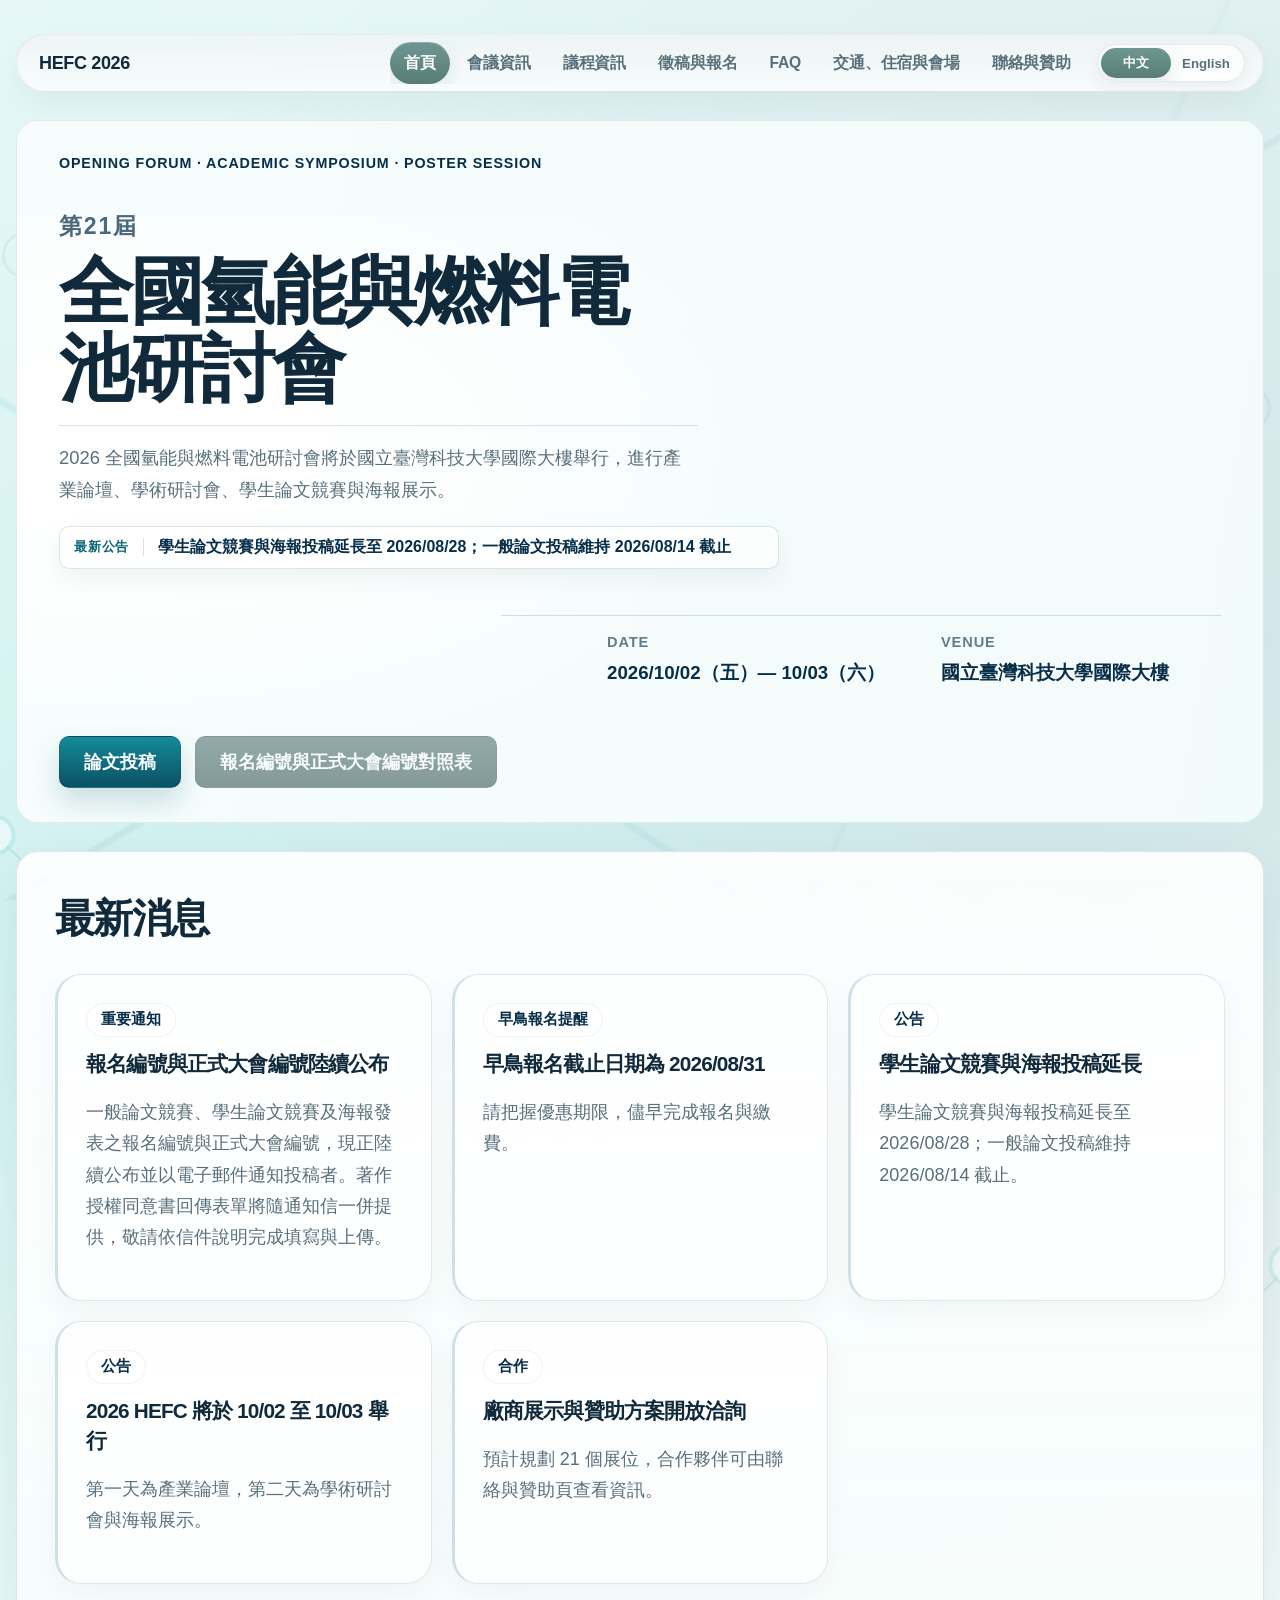
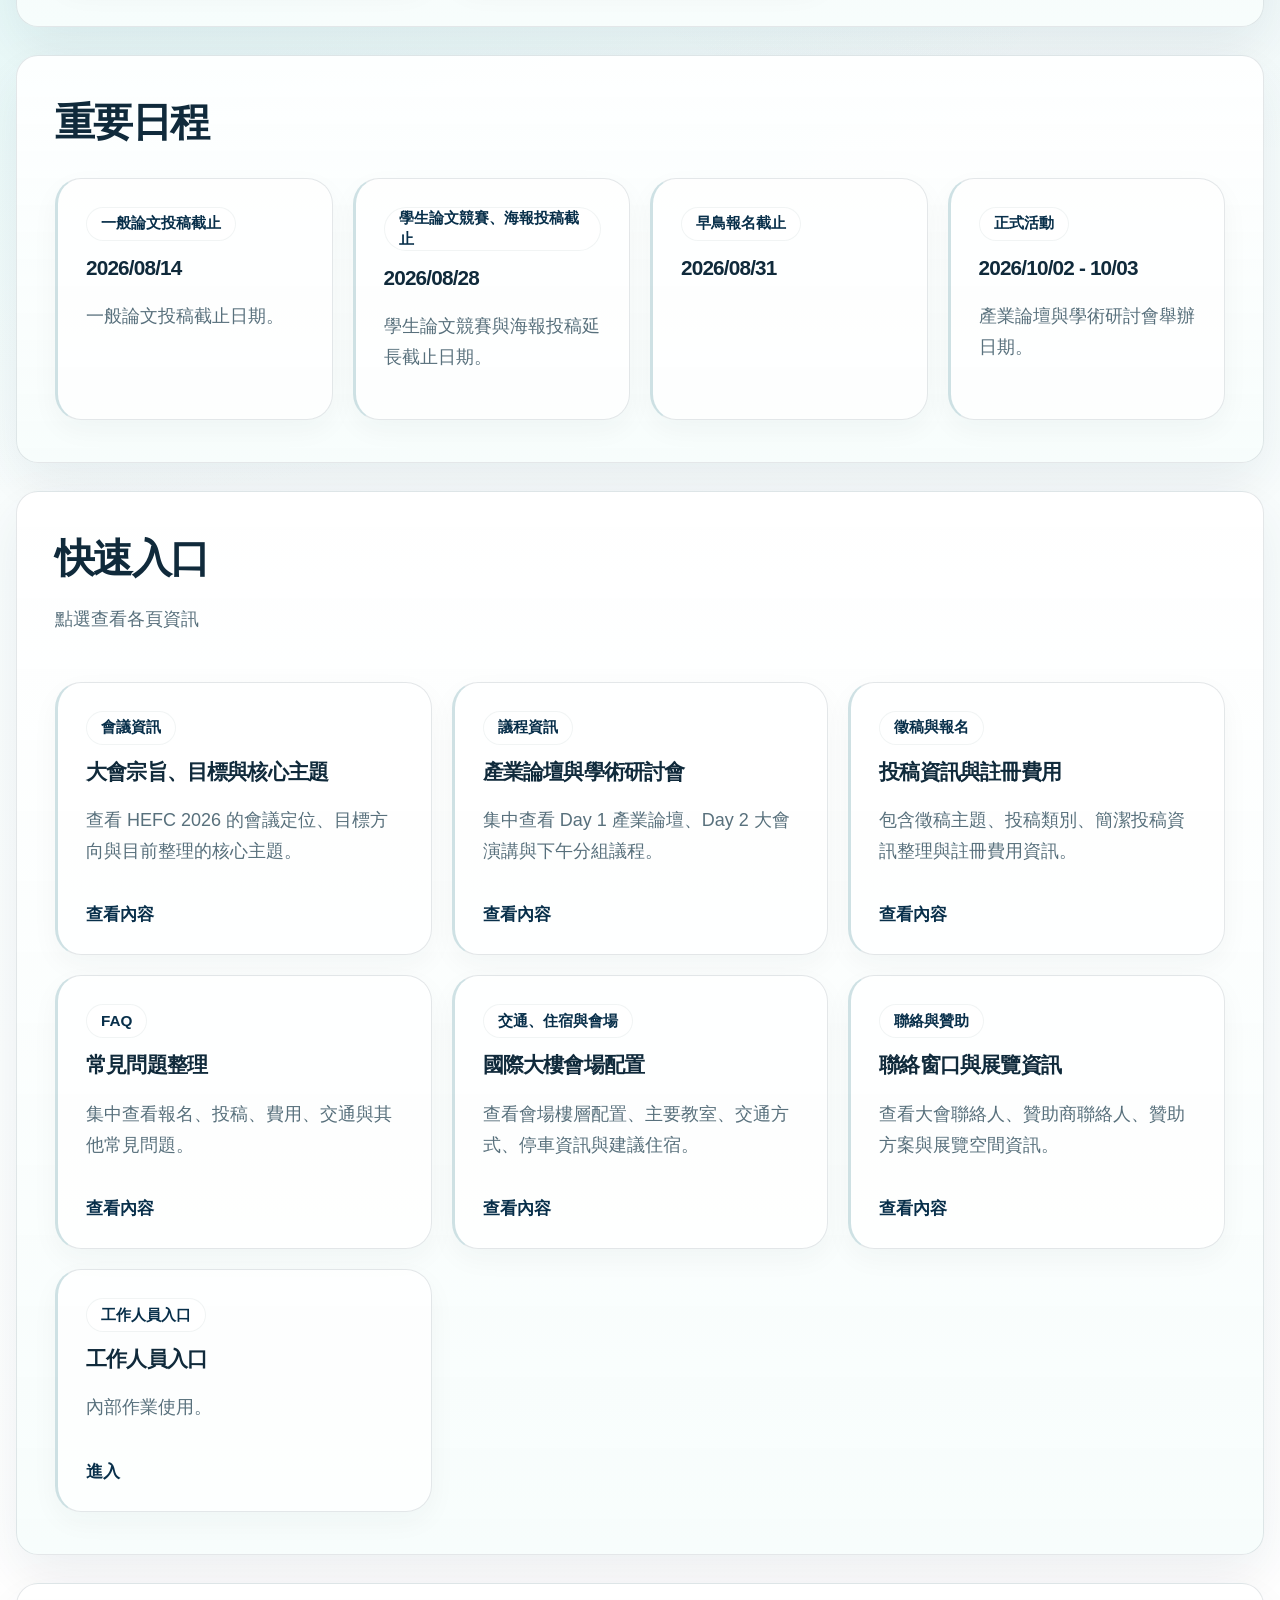
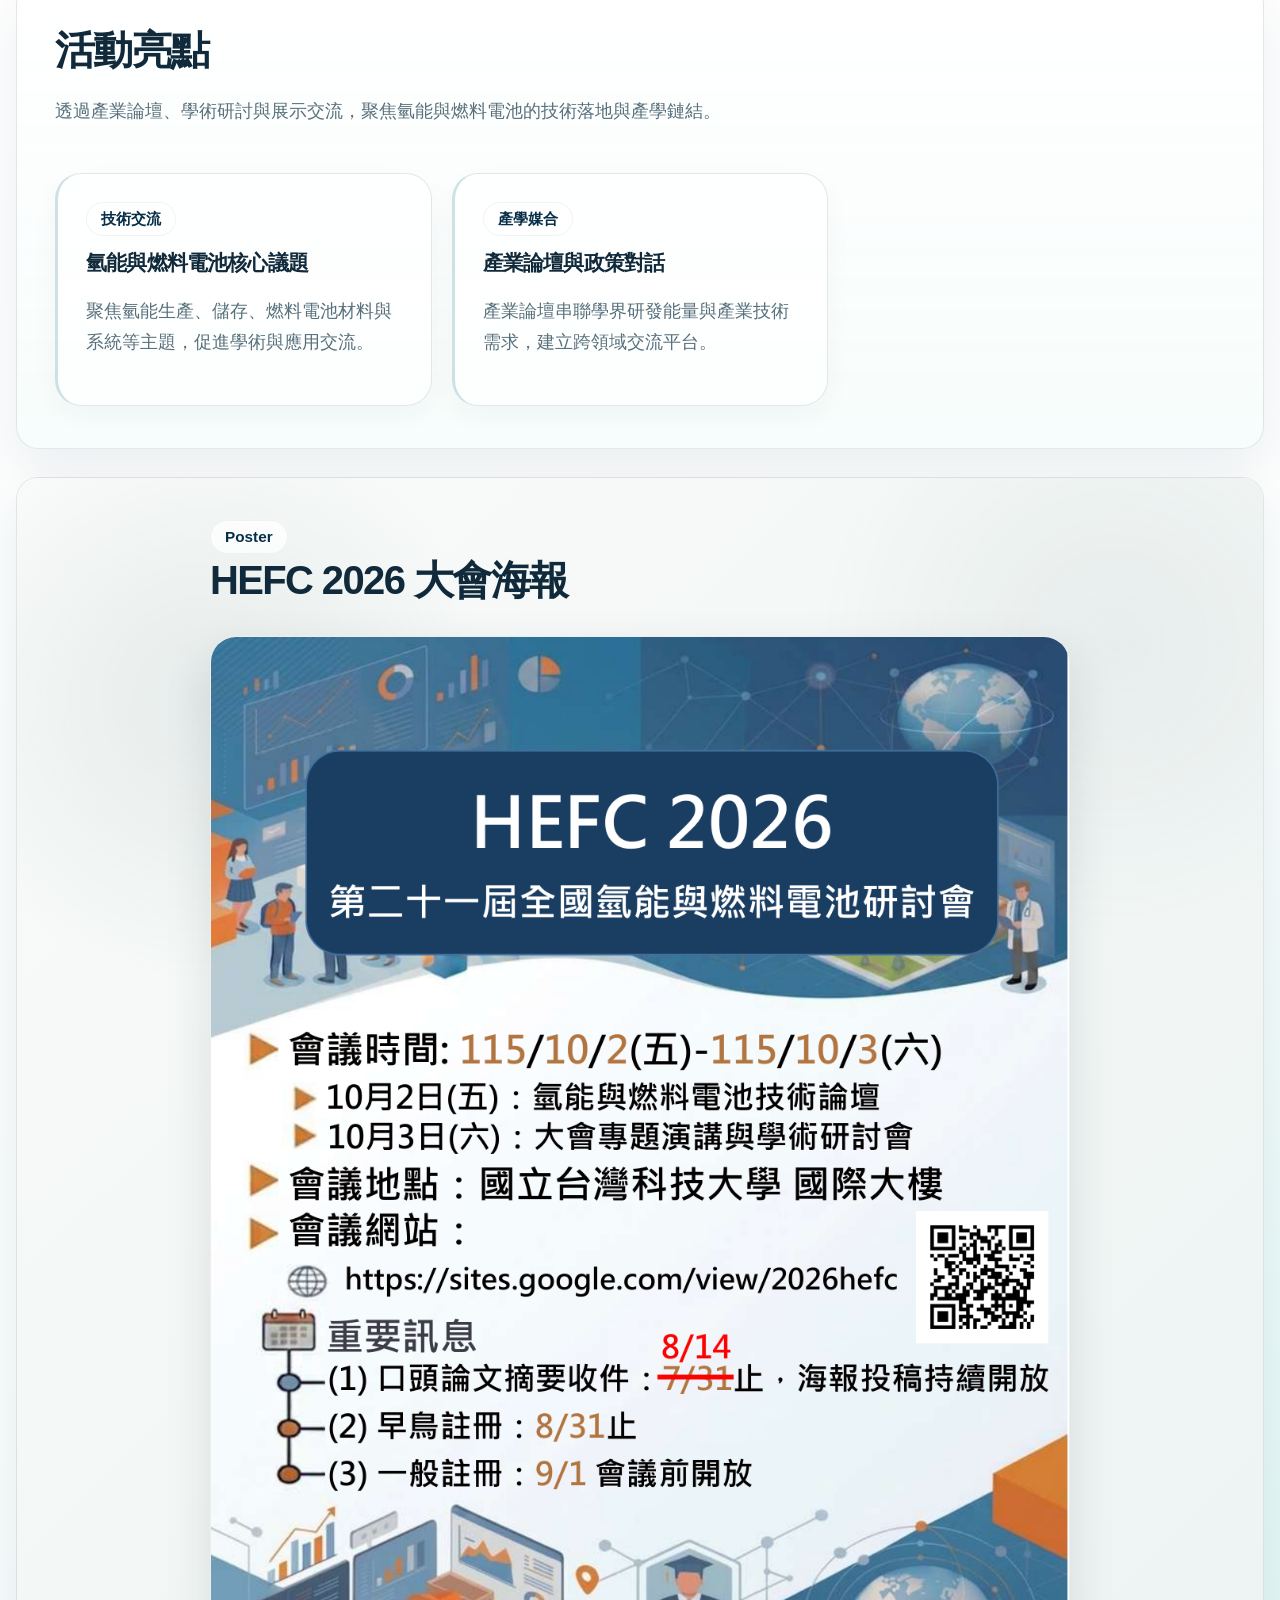
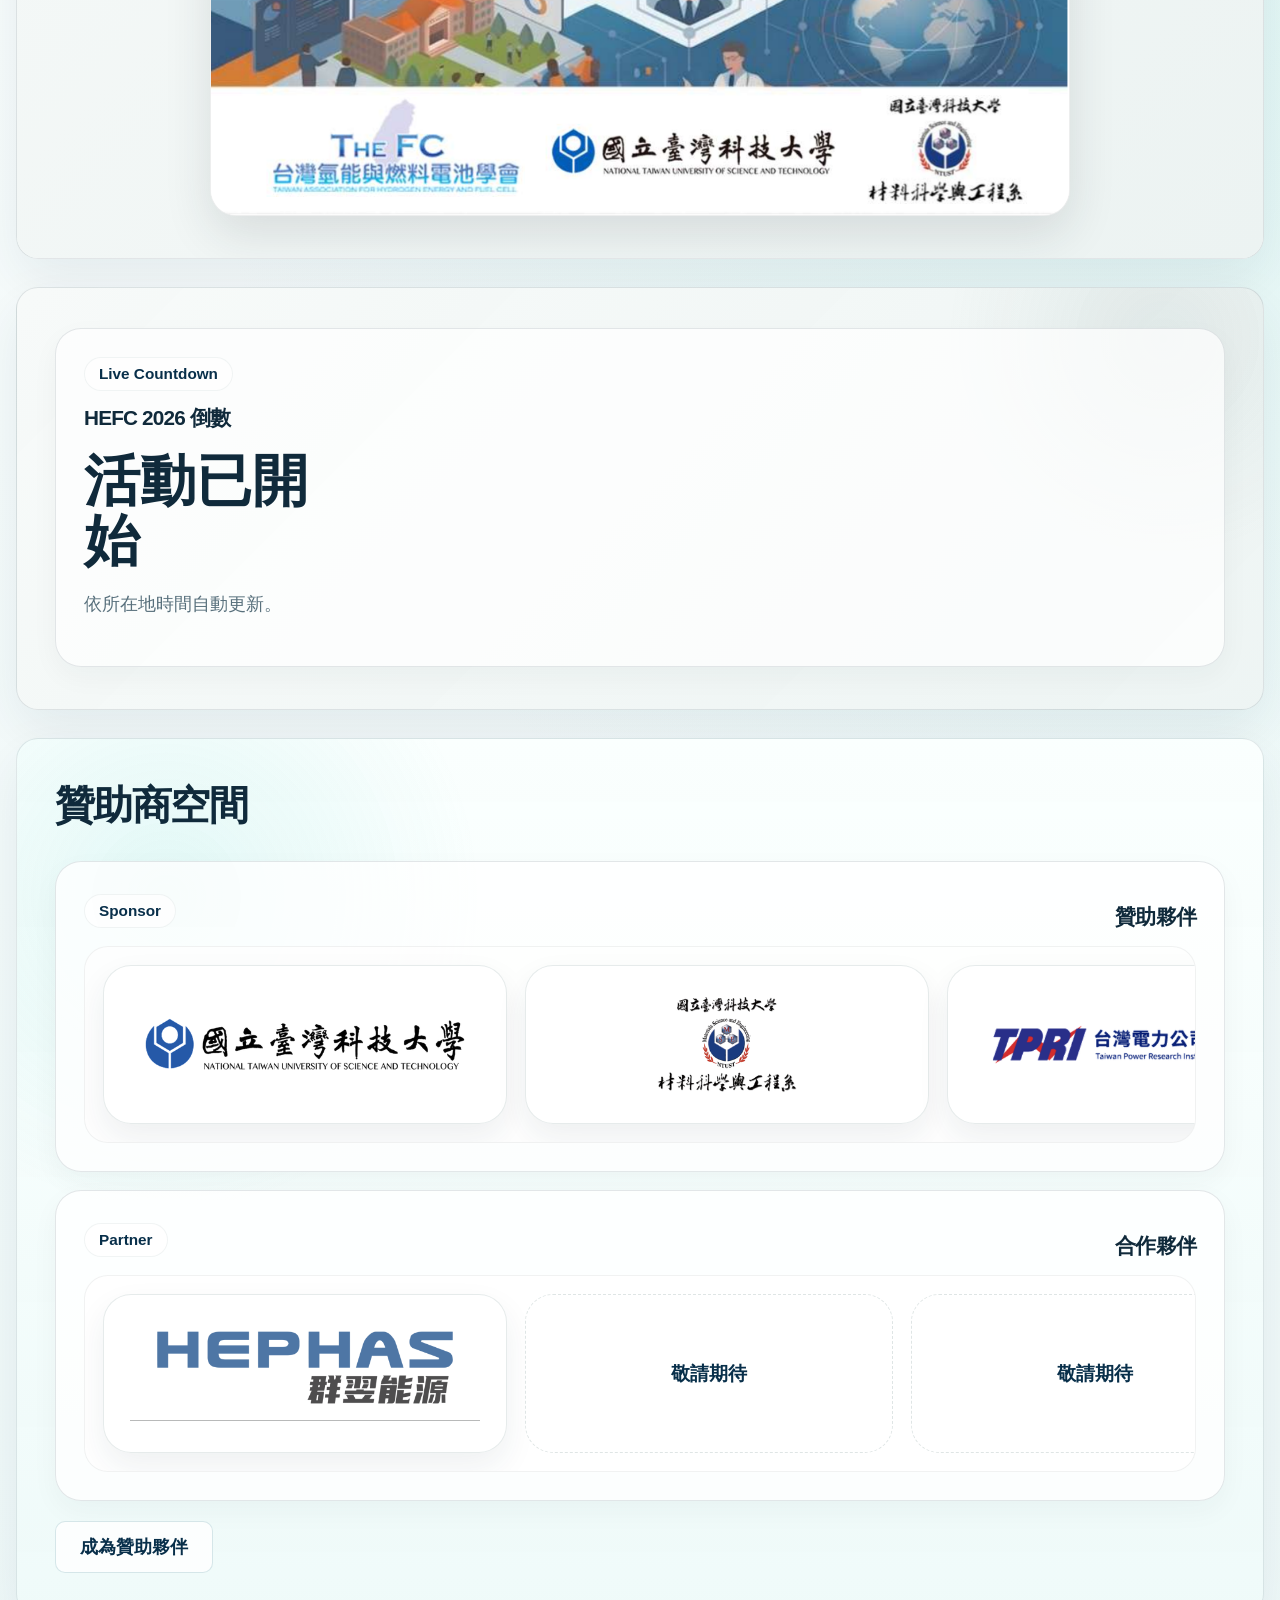
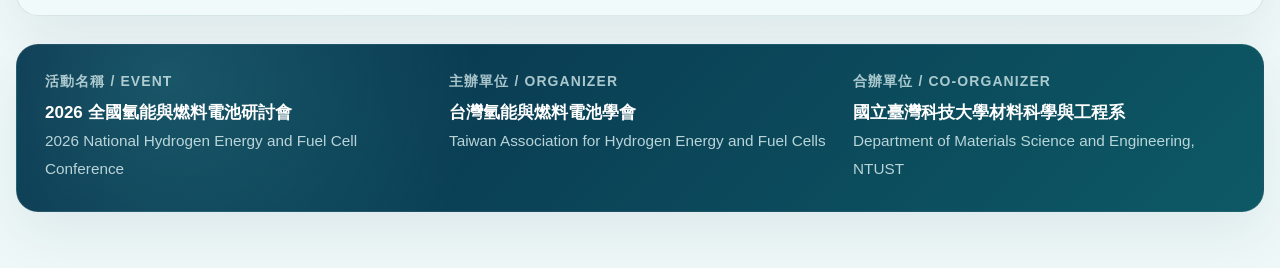
==== commit 64499f49: "Remove duplicate homepage notice" ====
--- a/index.html
+++ b/index.html
@@ -66,7 +66,6 @@
       <div class="grid-3">
         <article class="card"><div class="chip">重要通知</div><h3>報名編號與正式大會編號陸續公布</h3><p>一般論文競賽、學生論文競賽及海報發表之報名編號與正式大會編號，現正陸續公布並以電子郵件通知投稿者。著作授權同意書回傳表單將隨通知信一併提供，敬請依信件說明完成填寫與上傳。</p></article>
         <article class="card"><div class="chip">早鳥報名提醒</div><h3>早鳥報名截止日期為 2026/08/31</h3><p>請把握優惠期限，儘早完成報名與繳費。</p></article>
-        <article class="card"><div class="chip">通知</div><h3>論文與海報編號通知</h3><p>論文與海報的編號預計自下週起，陸續以本屆大會網站所使用的官方信箱寄送通知。</p></article>
         <article class="card"><div class="chip">公告</div><h3>學生論文競賽與海報投稿延長</h3><p>學生論文競賽與海報投稿延長至 2026/08/28；一般論文投稿維持 2026/08/14 截止。</p></article>
         <article class="card"><div class="chip">公告</div><h3>2026 HEFC 將於 10/02 至 10/03 舉行</h3><p>第一天為產業論壇，第二天為學術研討會與海報展示。</p></article>
         <article class="card"><div class="chip">合作</div><h3>廠商展示與贊助方案開放洽詢</h3><p>預計規劃 21 個展位，合作夥伴可由聯絡與贊助頁查看資訊。</p></article>
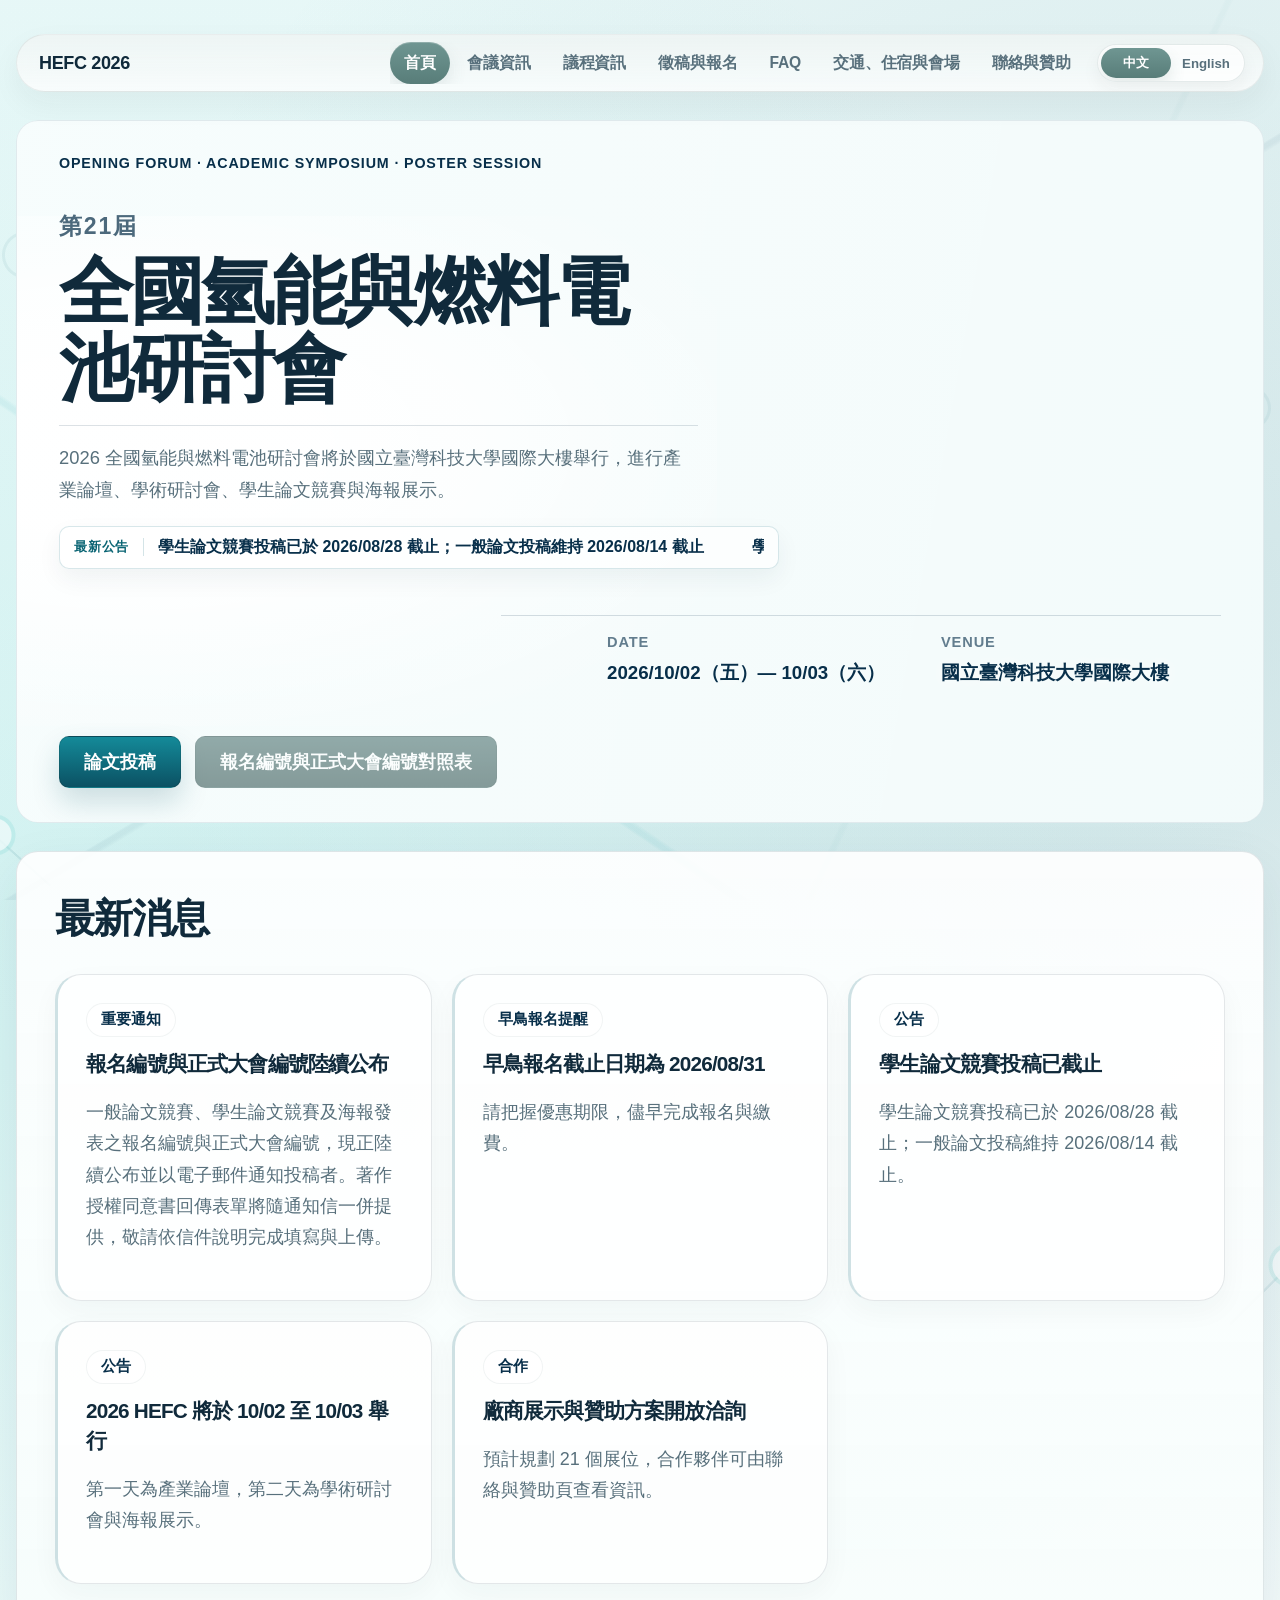
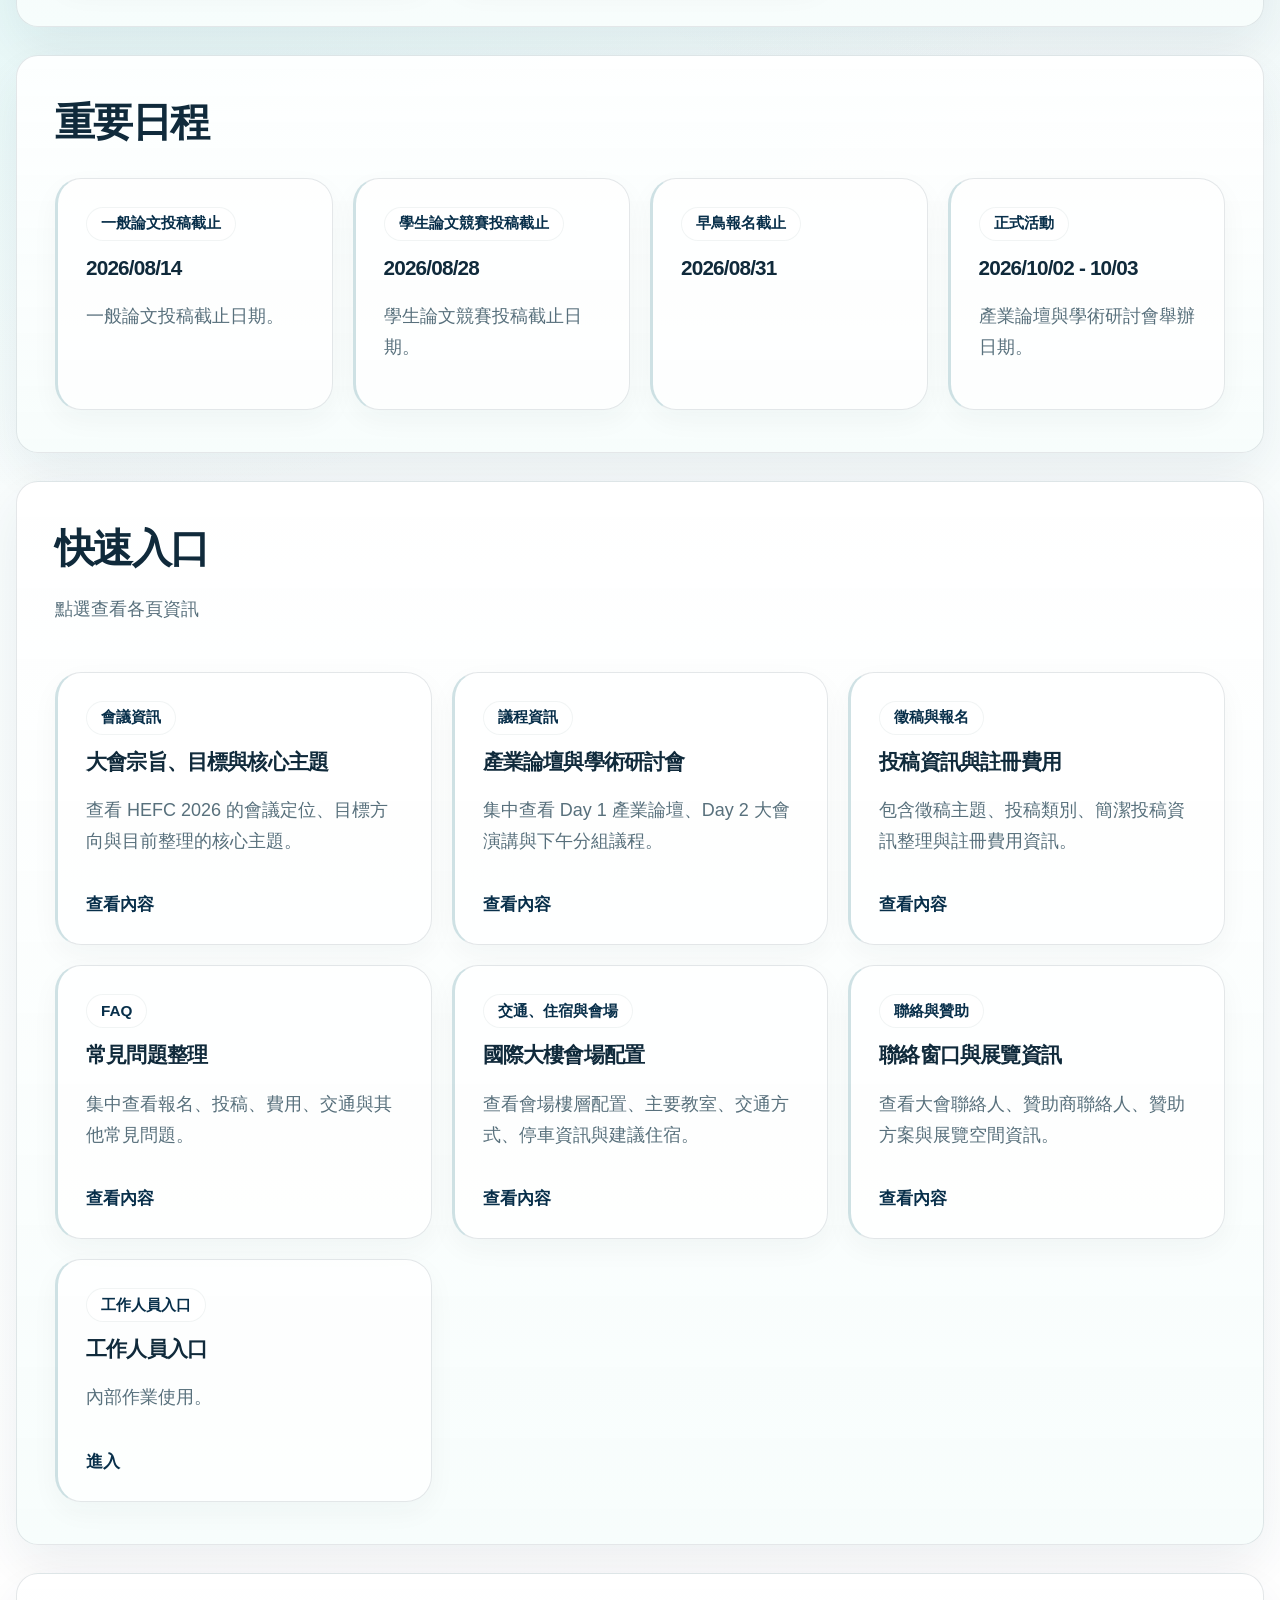
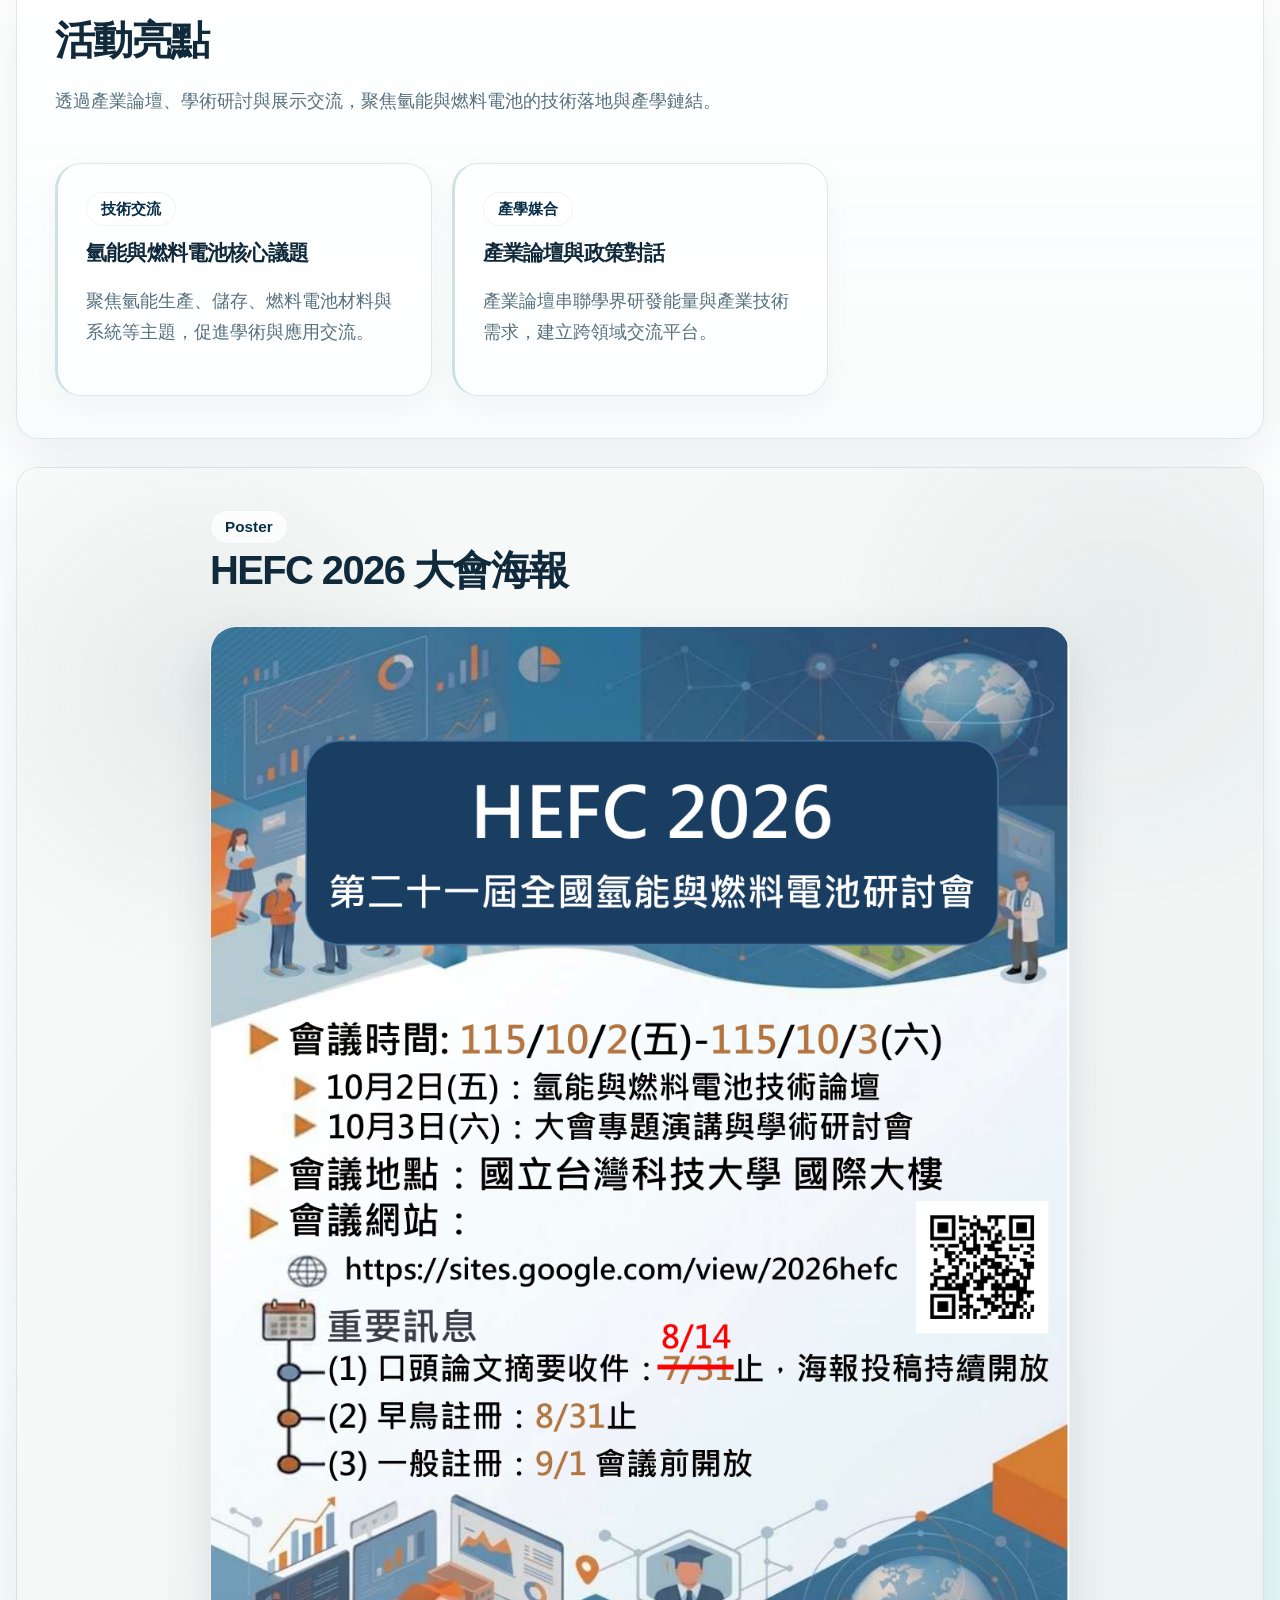
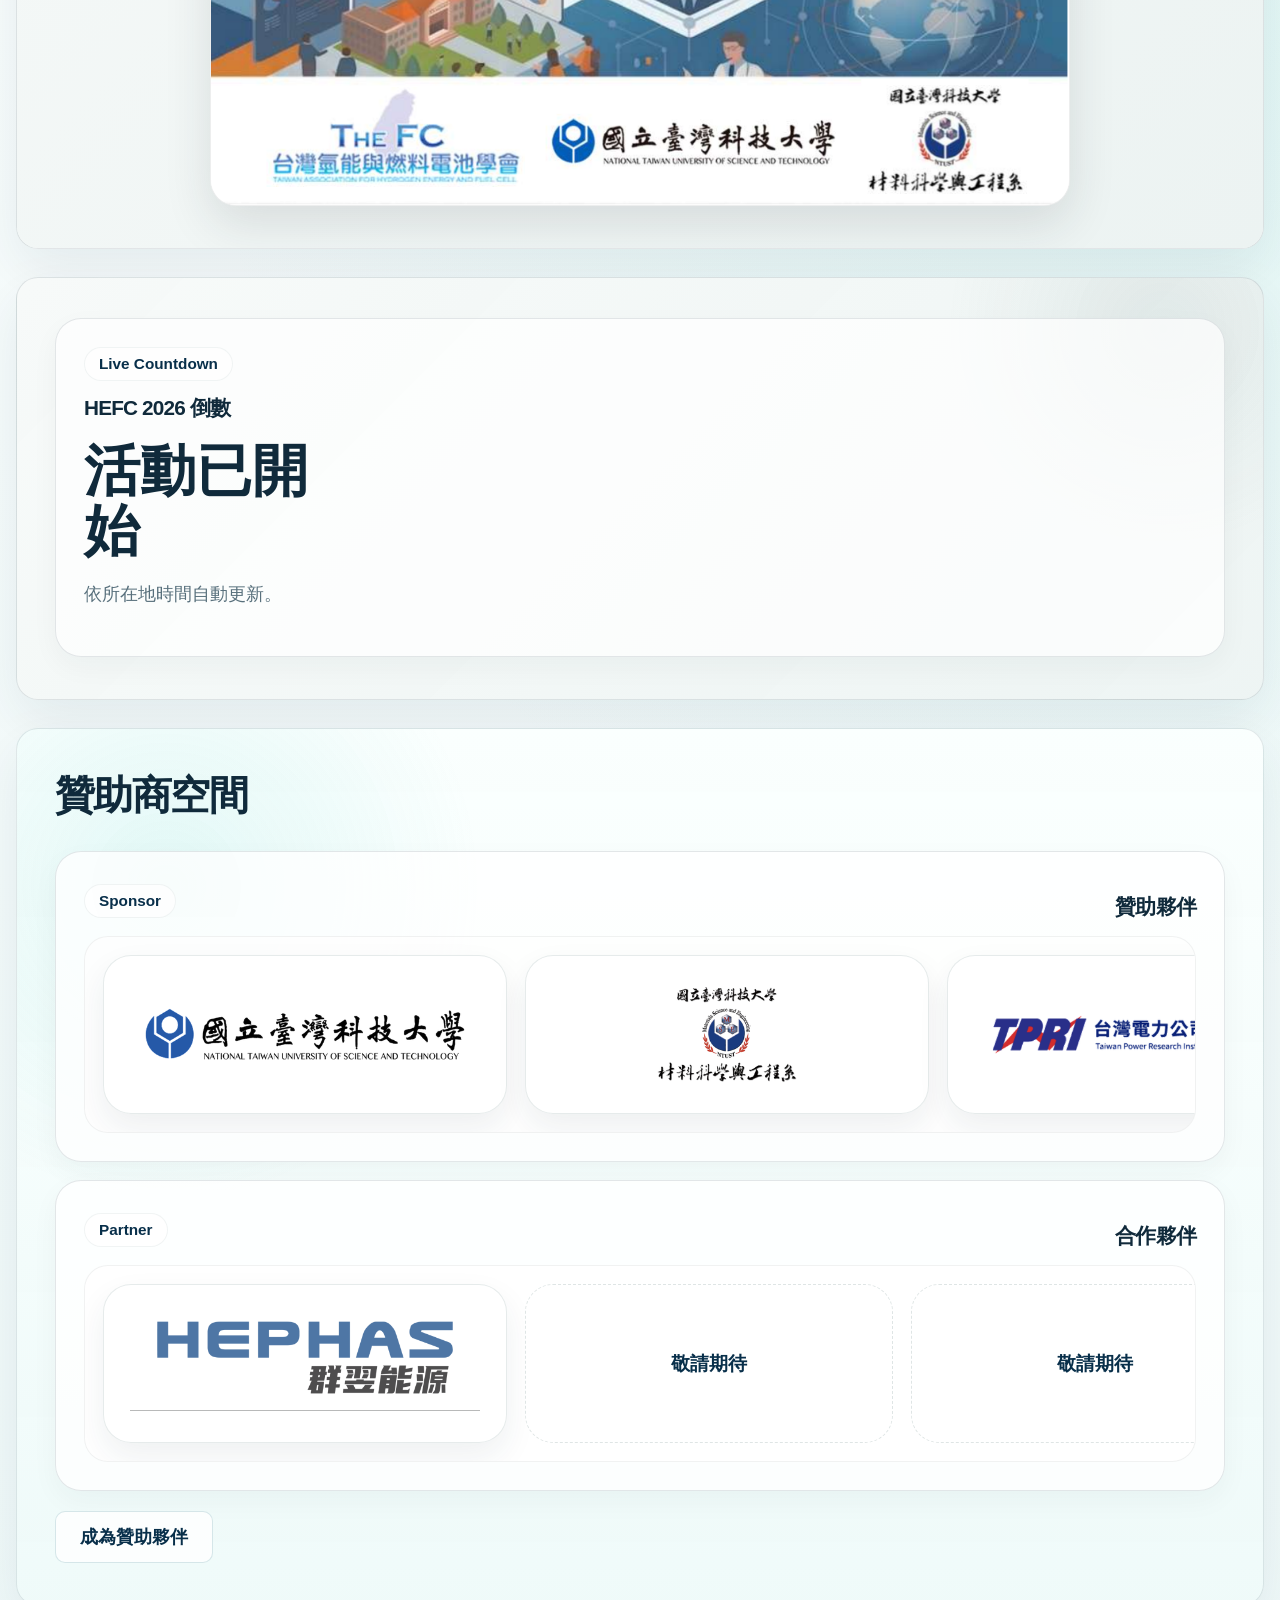
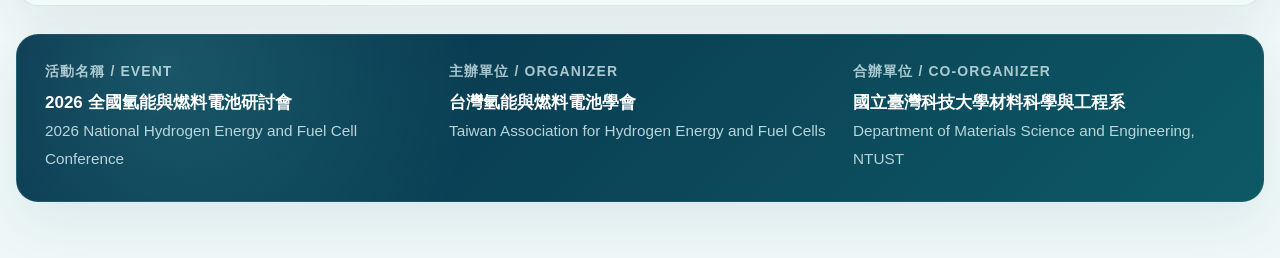
==== commit 96948a0f: "Reopen poster submission through September" ====
--- a/index.html
+++ b/index.html
@@ -28,12 +28,12 @@
         <div class="eyebrow">HEFC 2026 </div>
         <h1><span class="hero-title-prefix">第21屆</span>全國氫能與燃料電池研討會</h1>
         <p class="hero-subtitle">2026 全國氫能與燃料電池研討會將於國立臺灣科技大學國際大樓舉行，進行產業論壇、學術研討會、學生論文競賽與海報展示。</p>
-        <div class="hero-announcement" role="status" aria-label="最新公告：學生論文競賽與海報投稿延長至 2026 年 8 月 28 日">
+        <div class="hero-announcement" role="status" aria-label="最新公告：學生論文競賽投稿已於 2026 年 8 月 28 日截止">
           <span class="hero-announcement__label">最新公告</span>
           <div class="hero-announcement__viewport">
             <div class="hero-announcement__track">
-              <span>學生論文競賽與海報投稿延長至 2026/08/28；一般論文投稿維持 2026/08/14 截止</span>
-              <span aria-hidden="true">學生論文競賽與海報投稿延長至 2026/08/28；一般論文投稿維持 2026/08/14 截止</span>
+              <span>學生論文競賽投稿已於 2026/08/28 截止；一般論文投稿維持 2026/08/14 截止</span>
+              <span aria-hidden="true">學生論文競賽投稿已於 2026/08/28 截止；一般論文投稿維持 2026/08/14 截止</span>
             </div>
           </div>
         </div>
@@ -66,7 +66,7 @@
       <div class="grid-3">
         <article class="card"><div class="chip">重要通知</div><h3>報名編號與正式大會編號陸續公布</h3><p>一般論文競賽、學生論文競賽及海報發表之報名編號與正式大會編號，現正陸續公布並以電子郵件通知投稿者。著作授權同意書回傳表單將隨通知信一併提供，敬請依信件說明完成填寫與上傳。</p></article>
         <article class="card"><div class="chip">早鳥報名提醒</div><h3>早鳥報名截止日期為 2026/08/31</h3><p>請把握優惠期限，儘早完成報名與繳費。</p></article>
-        <article class="card"><div class="chip">公告</div><h3>學生論文競賽與海報投稿延長</h3><p>學生論文競賽與海報投稿延長至 2026/08/28；一般論文投稿維持 2026/08/14 截止。</p></article>
+        <article class="card"><div class="chip">公告</div><h3>學生論文競賽投稿已截止</h3><p>學生論文競賽投稿已於 2026/08/28 截止；一般論文投稿維持 2026/08/14 截止。</p></article>
         <article class="card"><div class="chip">公告</div><h3>2026 HEFC 將於 10/02 至 10/03 舉行</h3><p>第一天為產業論壇，第二天為學術研討會與海報展示。</p></article>
         <article class="card"><div class="chip">合作</div><h3>廠商展示與贊助方案開放洽詢</h3><p>預計規劃 21 個展位，合作夥伴可由聯絡與贊助頁查看資訊。</p></article>
       </div>
@@ -76,7 +76,7 @@
       <div class="section-head"><div><h2>重要日程</h2></div></div>
       <div class="grid-4">
         <article class="card"><div class="chip">一般論文投稿截止</div><h3>2026/08/14</h3><p>一般論文投稿截止日期。</p></article>
-        <article class="card"><div class="chip">學生論文競賽、海報投稿截止</div><h3>2026/08/28</h3><p>學生論文競賽與海報投稿延長截止日期。</p></article>
+        <article class="card"><div class="chip">學生論文競賽投稿截止</div><h3>2026/08/28</h3><p>學生論文競賽投稿截止日期。</p></article>
         <article class="card"><div class="chip">早鳥報名截止</div><h3>2026/08/31</h3></article>
         <article class="card"><div class="chip">正式活動</div><h3>2026/10/02 - 10/03</h3><p>產業論壇與學術研討會舉辦日期。</p></article>
       </div>
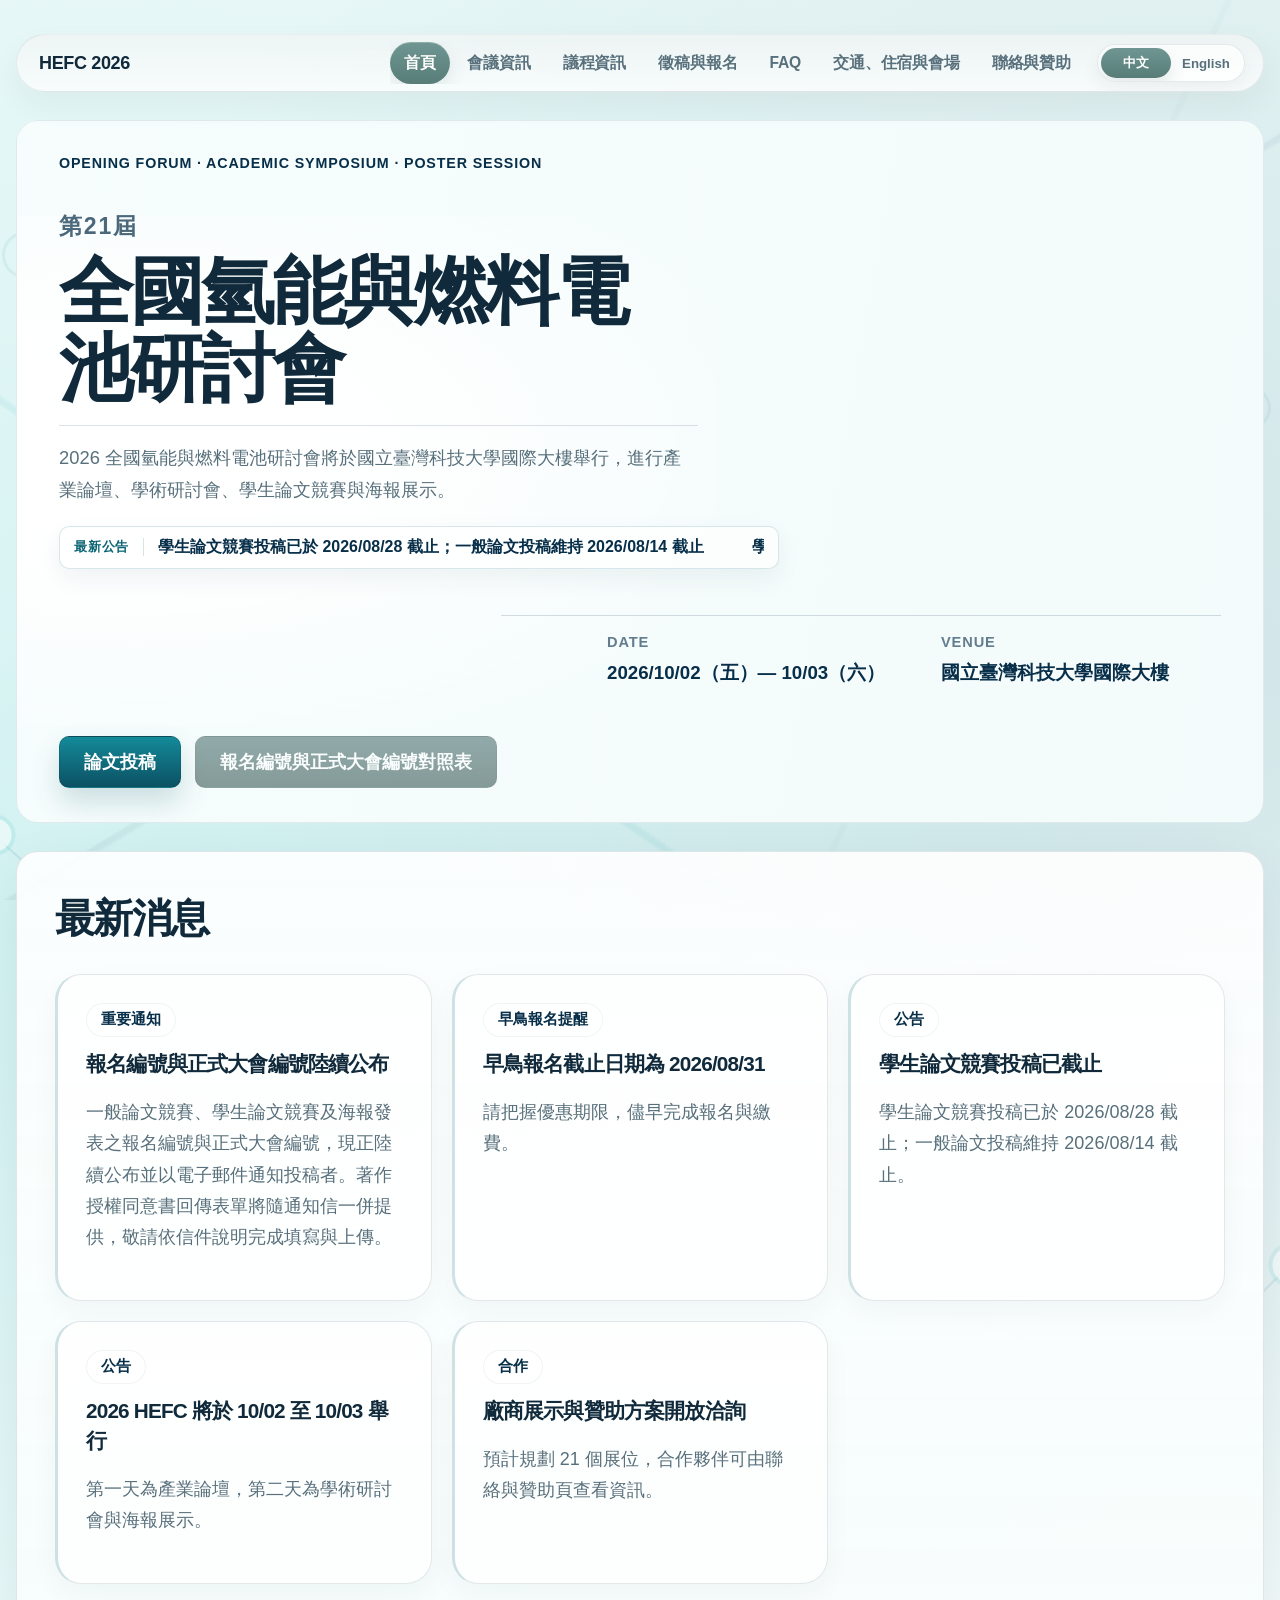
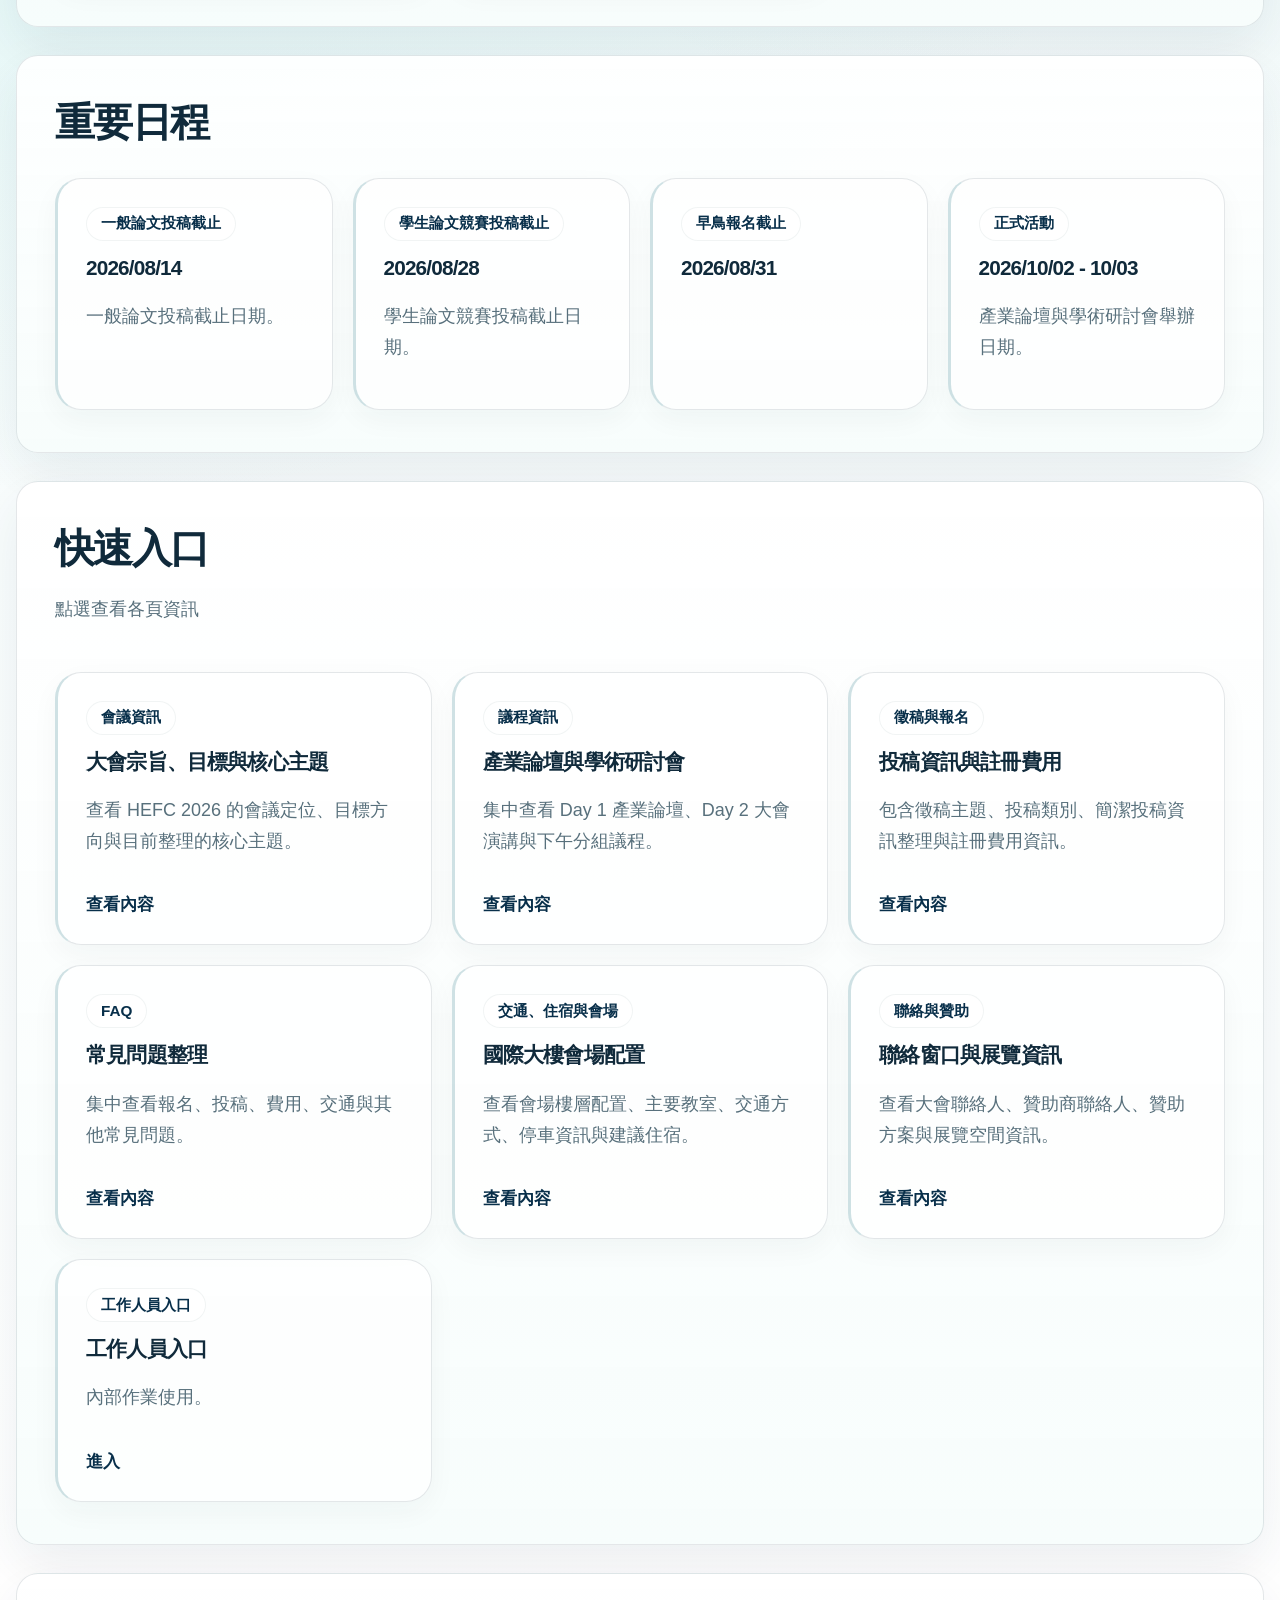
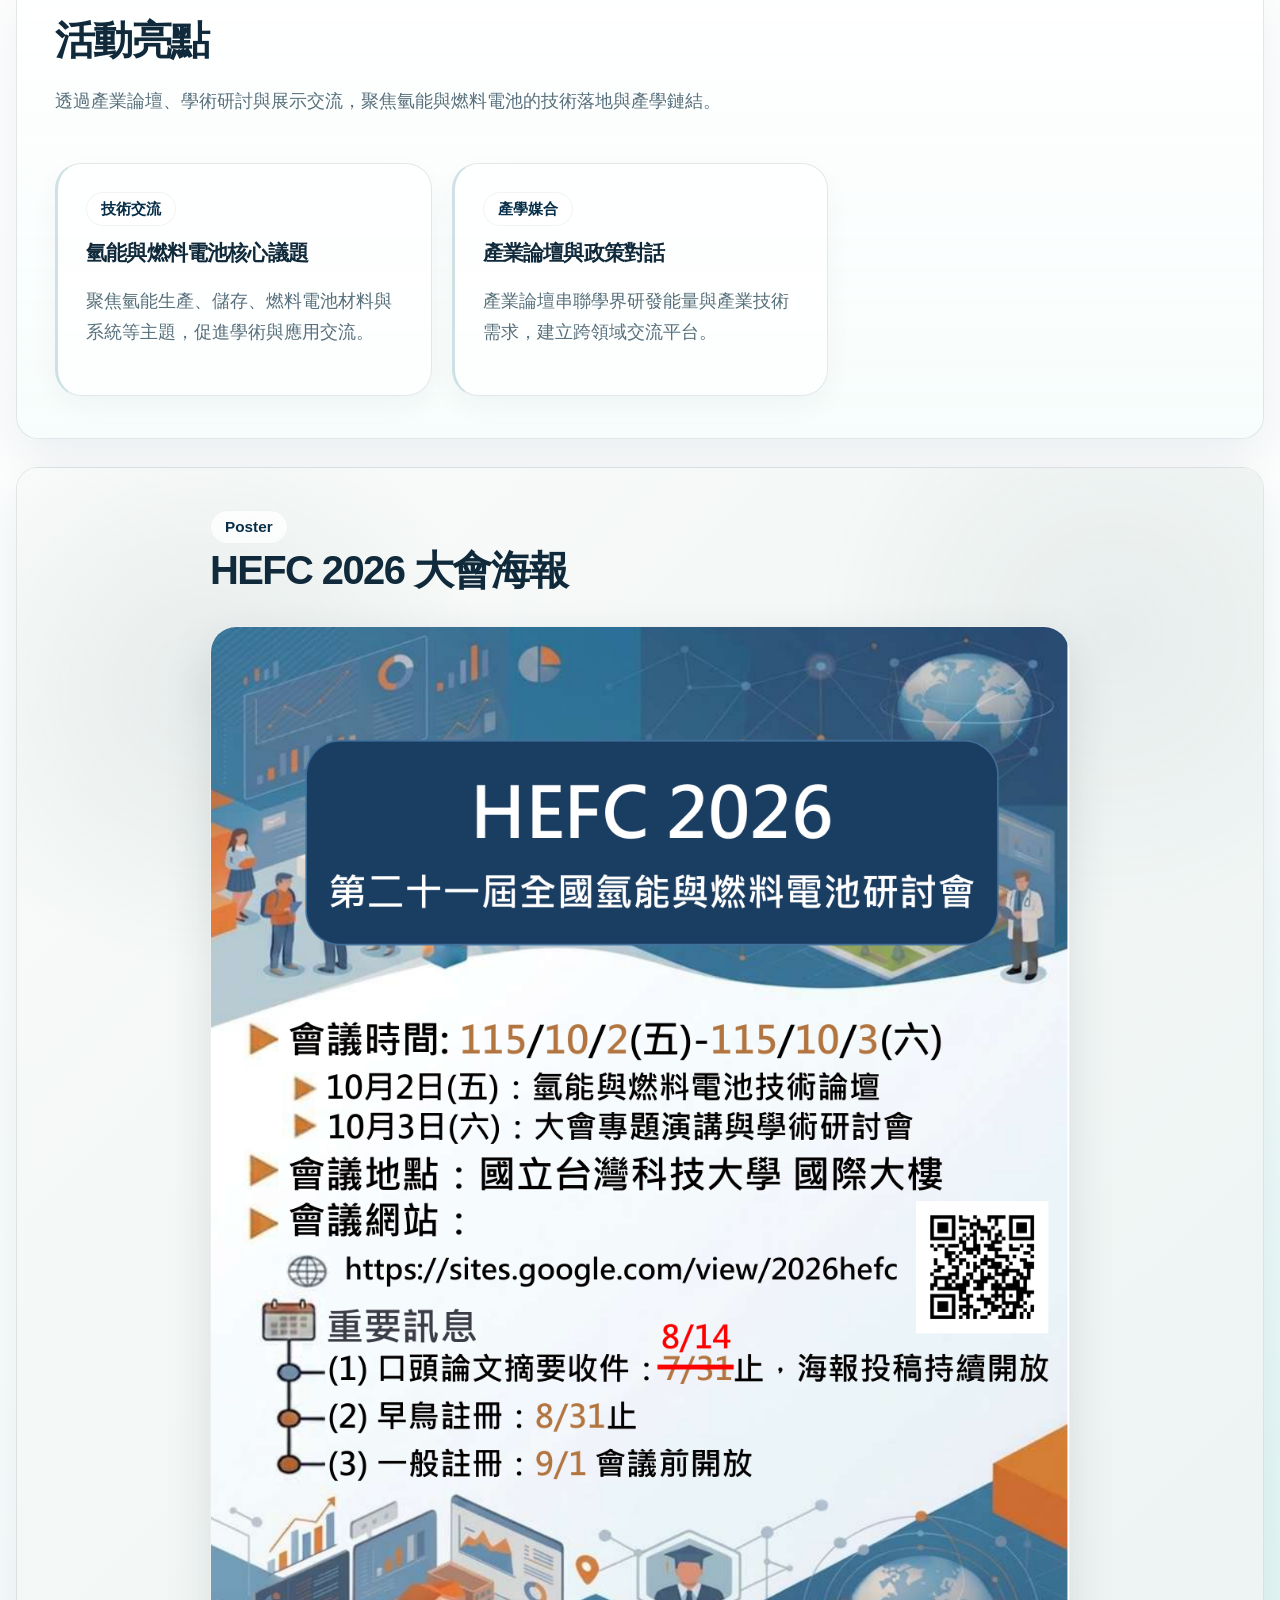
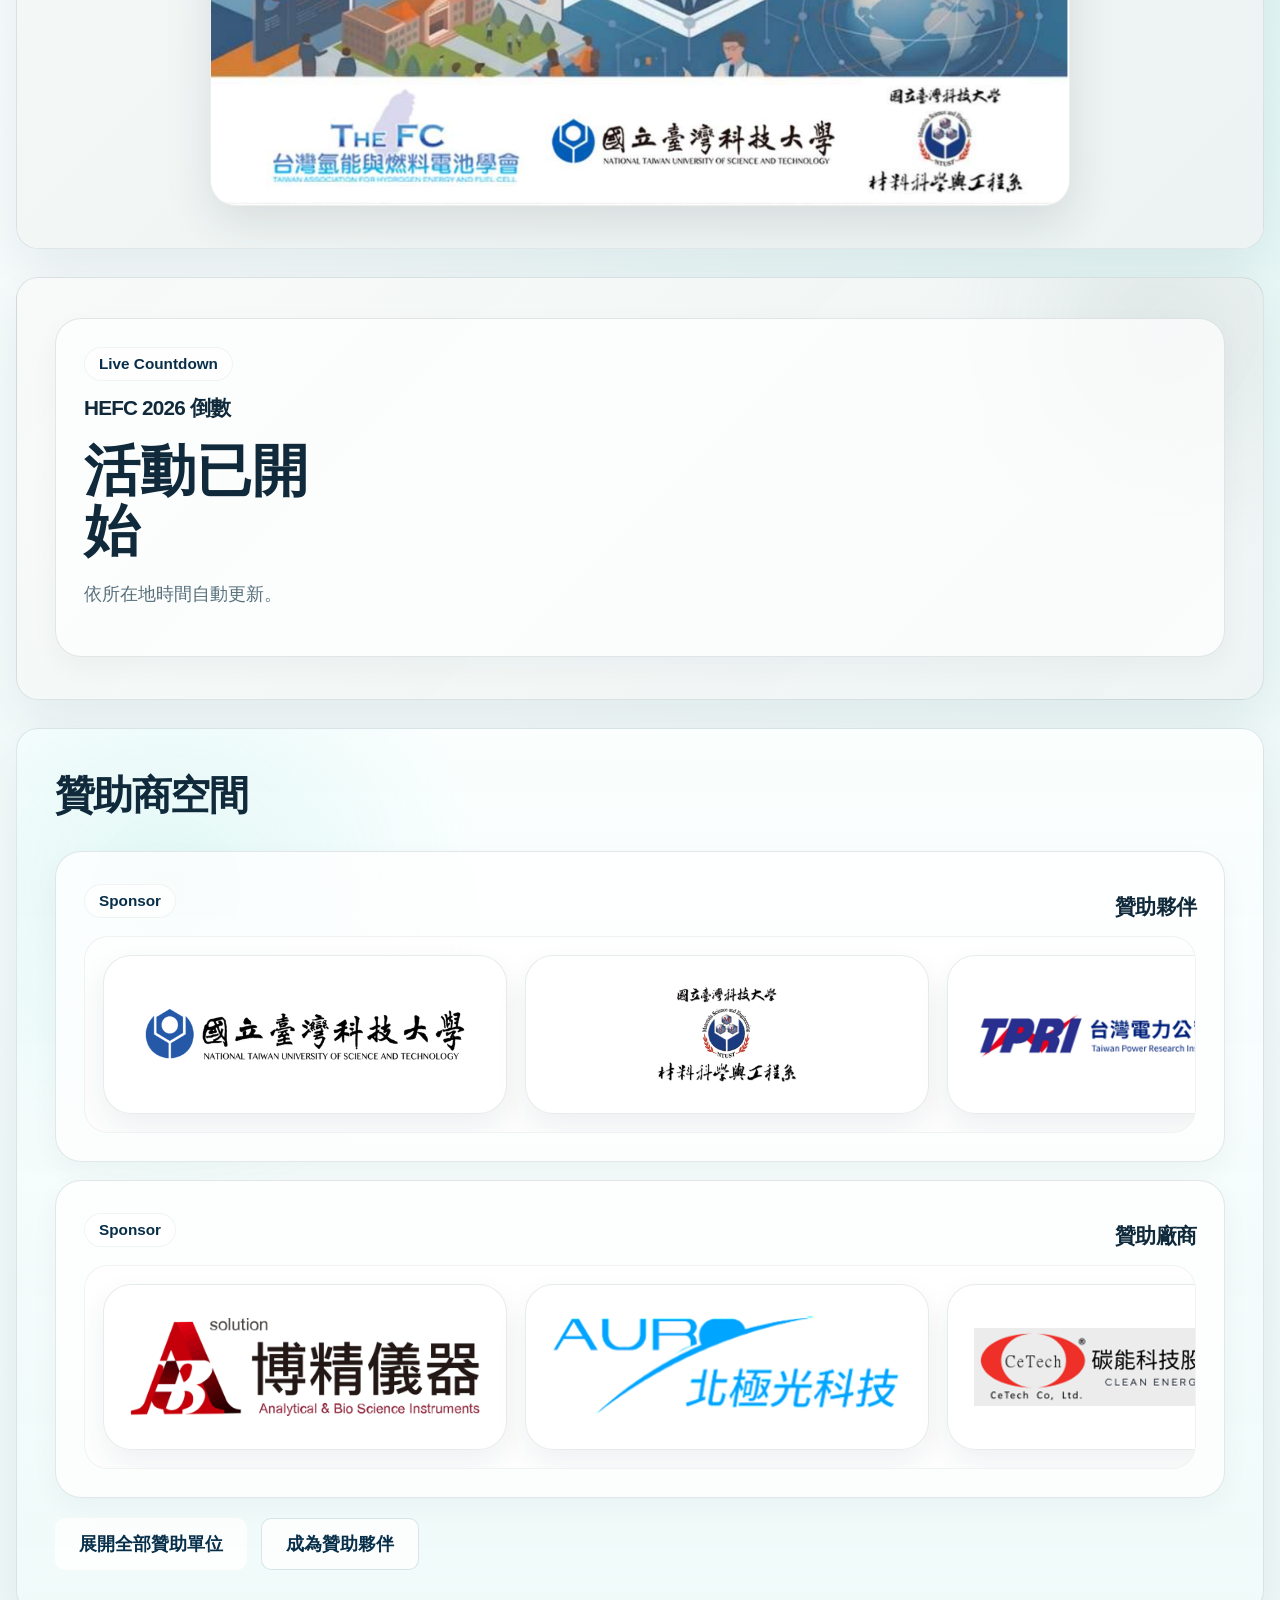
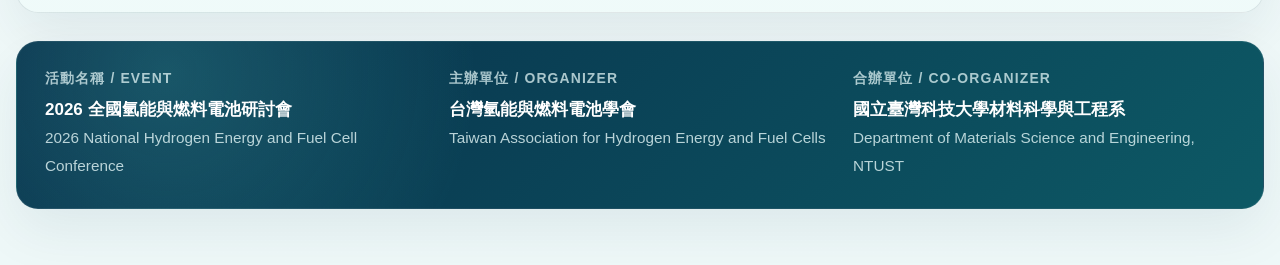
==== commit c85b0fdb: "Publish agenda and sponsor updates" ====
--- a/index.html
+++ b/index.html
@@ -130,43 +130,66 @@
 
     <section class="section sponsor-space">
       <div class="section-head"><div><h2>贊助商空間</h2></div></div>
-      <div class="sponsor-marquee-group">
+      <div class="sponsor-marquee-group" data-sponsor-marquee-group>
         <article class="sponsor-lane">
           <div class="sponsor-lane-head"><div class="chip">Sponsor</div><h3>贊助夥伴</h3></div>
           <div class="sponsor-marquee"><div class="sponsor-track">
-            <div class="sponsor-slot sponsor-logo-slot"><img src="sponsor/input/ntust.png" alt="國立臺灣科技大學"></div>
-            <div class="sponsor-slot sponsor-logo-slot"><img src="sponsor/input/ntust_mse.png" alt="國立臺灣科技大學材料科學與工程系"></div>
-            <div class="sponsor-slot sponsor-logo-slot"><img src="sponsor/input/tpri.png" alt="台灣電力公司綜合研究所"></div>
-            <div class="sponsor-slot sponsor-logo-slot"><img src="sponsor/input/nari.png" alt="國家原子能科技研究院"></div>
-            <div class="sponsor-slot sponsor-logo-slot"><img src="sponsor/input/itri.png" alt="工業技術研究院"></div>
-            <div class="sponsor-slot sponsor-logo-slot"><img src="sponsor/input/cpc_gtri.png" alt="台灣中油綠能科技研究所"></div>
-            <div class="sponsor-slot sponsor-logo-slot"><img src="sponsor/input/thfcp.png" alt="台灣氫能與燃料電池夥伴聯盟"></div>
-            <div class="sponsor-slot sponsor-logo-slot"><img src="sponsor/input/ntust.png" alt="國立臺灣科技大學"></div>
-            <div class="sponsor-slot sponsor-logo-slot"><img src="sponsor/input/ntust_mse.png" alt="國立臺灣科技大學材料科學與工程系"></div>
-            <div class="sponsor-slot sponsor-logo-slot"><img src="sponsor/input/tpri.png" alt="台灣電力公司綜合研究所"></div>
-            <div class="sponsor-slot sponsor-logo-slot"><img src="sponsor/input/nari.png" alt="國家原子能科技研究院"></div>
-            <div class="sponsor-slot sponsor-logo-slot"><img src="sponsor/input/itri.png" alt="工業技術研究院"></div>
-            <div class="sponsor-slot sponsor-logo-slot"><img src="sponsor/input/cpc_gtri.png" alt="台灣中油綠能科技研究所"></div>
-            <div class="sponsor-slot sponsor-logo-slot"><img src="sponsor/input/thfcp.png" alt="台灣氫能與燃料電池夥伴聯盟"></div>
+            <div class="sponsor-slot sponsor-logo-slot"><img src="sponsor/input/public-sector/ntust-national-taiwan-university-science-technology.png" alt="國立臺灣科技大學"></div>
+            <div class="sponsor-slot sponsor-logo-slot"><img src="sponsor/input/public-sector/ntust-department-materials-science-engineering.png" alt="國立臺灣科技大學材料科學與工程系"></div>
+            <div class="sponsor-slot sponsor-logo-slot"><img src="sponsor/input/public-sector/tpri-taiwan-power-research-institute.png" alt="台灣電力公司綜合研究所"></div>
+            <div class="sponsor-slot sponsor-logo-slot"><img src="sponsor/input/public-sector/nari-national-atomic-research-institute.png" alt="國家原子能科技研究院"></div>
+            <div class="sponsor-slot sponsor-logo-slot"><img src="sponsor/input/public-sector/itri-industrial-technology-research-institute.png" alt="工業技術研究院"></div>
+            <div class="sponsor-slot sponsor-logo-slot"><img src="sponsor/input/public-sector/cpc-green-technology-research-institute.png" alt="台灣中油綠能科技研究所"></div>
+            <div class="sponsor-slot sponsor-logo-slot"><img src="sponsor/input/public-sector/cpc-corporation-taiwan.png" alt="台灣中油股份有限公司"></div>
+            <div class="sponsor-slot sponsor-logo-slot"><img src="sponsor/input/public-sector/taiwan-hydrogen-fuel-cell-association.png" alt="台灣氫能與燃料電池夥伴聯盟"></div>
+            <div class="sponsor-slot sponsor-logo-slot"><img src="sponsor/input/public-sector/mirdc-metal-industries-research-development-centre.png" alt="金屬工業研究發展中心"></div>
+            <div class="sponsor-slot sponsor-logo-slot"><img src="sponsor/input/public-sector/tier-taiwan-institute-economic-research.png" alt="台灣經濟研究院"></div>
+            <div class="sponsor-slot sponsor-logo-slot"><img src="sponsor/input/public-sector/ntust-national-taiwan-university-science-technology.png" alt="國立臺灣科技大學"></div>
+            <div class="sponsor-slot sponsor-logo-slot"><img src="sponsor/input/public-sector/ntust-department-materials-science-engineering.png" alt="國立臺灣科技大學材料科學與工程系"></div>
+            <div class="sponsor-slot sponsor-logo-slot"><img src="sponsor/input/public-sector/tpri-taiwan-power-research-institute.png" alt="台灣電力公司綜合研究所"></div>
+            <div class="sponsor-slot sponsor-logo-slot"><img src="sponsor/input/public-sector/nari-national-atomic-research-institute.png" alt="國家原子能科技研究院"></div>
+            <div class="sponsor-slot sponsor-logo-slot"><img src="sponsor/input/public-sector/itri-industrial-technology-research-institute.png" alt="工業技術研究院"></div>
+            <div class="sponsor-slot sponsor-logo-slot"><img src="sponsor/input/public-sector/cpc-green-technology-research-institute.png" alt="台灣中油綠能科技研究所"></div>
+            <div class="sponsor-slot sponsor-logo-slot"><img src="sponsor/input/public-sector/cpc-corporation-taiwan.png" alt="台灣中油股份有限公司"></div>
+            <div class="sponsor-slot sponsor-logo-slot"><img src="sponsor/input/public-sector/taiwan-hydrogen-fuel-cell-association.png" alt="台灣氫能與燃料電池夥伴聯盟"></div>
+            <div class="sponsor-slot sponsor-logo-slot"><img src="sponsor/input/public-sector/mirdc-metal-industries-research-development-centre.png" alt="金屬工業研究發展中心"></div>
+            <div class="sponsor-slot sponsor-logo-slot"><img src="sponsor/input/public-sector/tier-taiwan-institute-economic-research.png" alt="台灣經濟研究院"></div>
           </div></div>
         </article>
         <article class="sponsor-lane">
-          <div class="sponsor-lane-head"><div class="chip">Partner</div><h3>合作夥伴</h3></div>
-          <div class="sponsor-marquee"><div class="sponsor-track partner-track">
-            <div class="sponsor-slot sponsor-logo-slot"><img src="sponsor/input/hephas.png" alt="HEPHAS 群翌能源"></div>
-            <div class="sponsor-slot">敬請期待</div>
-            <div class="sponsor-slot">敬請期待</div>
-            <div class="sponsor-slot">敬請期待</div>
-            <div class="sponsor-slot">敬請期待</div>
-            <div class="sponsor-slot sponsor-logo-slot"><img src="sponsor/input/hephas.png" alt="HEPHAS 群翌能源"></div>
-            <div class="sponsor-slot">敬請期待</div>
-            <div class="sponsor-slot">敬請期待</div>
-            <div class="sponsor-slot">敬請期待</div>
-            <div class="sponsor-slot">敬請期待</div>
+          <div class="sponsor-lane-head"><div class="chip">Sponsor</div><h3>贊助廠商</h3></div>
+          <div class="sponsor-marquee"><div class="sponsor-track private-sponsor-track">
+            <div class="sponsor-slot sponsor-logo-slot"><img src="sponsor/input/private-sector/abs-analytical-bio-science-instruments.png" alt="博精儀器"></div>
+            <div class="sponsor-slot sponsor-logo-slot"><img src="sponsor/input/private-sector/aurora-optics.png" alt="北極光科技"></div>
+            <div class="sponsor-slot sponsor-logo-slot"><img src="sponsor/input/private-sector/cetech-clean-energy-technology.png" alt="碳能科技股份有限公司"></div>
+            <div class="sponsor-slot sponsor-logo-slot"><img src="sponsor/input/private-sector/delta-electronics-taiwan.png" alt="台達電子"></div>
+            <div class="sponsor-slot sponsor-logo-slot"><img src="sponsor/input/private-sector/eco-energy-technology.png" alt="新力能源科技"></div>
+            <div class="sponsor-slot sponsor-logo-slot"><img src="sponsor/input/private-sector/hephas-group-energy.png" alt="群翌能源股份有限公司"></div>
+            <div class="sponsor-slot sponsor-logo-slot"><img src="sponsor/input/private-sector/nerns-technology.png" alt="能斯特科技股份有限公司"></div>
+            <div class="sponsor-slot sponsor-logo-slot"><img src="sponsor/input/private-sector/protech.png" alt="佳展科技股份有限公司"></div>
+            <div class="sponsor-slot sponsor-logo-slot"><img src="sponsor/input/private-sector/science-helper.png" alt="呈綻科技有限公司"></div>
+            <div class="sponsor-slot sponsor-logo-slot"><img src="sponsor/input/private-sector/sung-lin-innovation.png" alt="松林創新有限公司"></div>
+            <div class="sponsor-slot sponsor-logo-slot"><img src="sponsor/input/private-sector/transformbiz.png" alt="傳峰企業有限公司"></div>
+            <div class="sponsor-slot sponsor-logo-slot"><img src="sponsor/input/private-sector/you-sun-technology.png" alt="詠陽科技有限公司"></div>
+            <div class="sponsor-slot sponsor-logo-slot"><img src="sponsor/input/private-sector/yuan-li-instrument.png" alt="元利儀器"></div>
+            <div class="sponsor-slot sponsor-logo-slot"><img src="sponsor/input/private-sector/abs-analytical-bio-science-instruments.png" alt="博精儀器"></div>
+            <div class="sponsor-slot sponsor-logo-slot"><img src="sponsor/input/private-sector/aurora-optics.png" alt="北極光科技"></div>
+            <div class="sponsor-slot sponsor-logo-slot"><img src="sponsor/input/private-sector/cetech-clean-energy-technology.png" alt="碳能科技股份有限公司"></div>
+            <div class="sponsor-slot sponsor-logo-slot"><img src="sponsor/input/private-sector/delta-electronics-taiwan.png" alt="台達電子"></div>
+            <div class="sponsor-slot sponsor-logo-slot"><img src="sponsor/input/private-sector/eco-energy-technology.png" alt="新力能源科技"></div>
+            <div class="sponsor-slot sponsor-logo-slot"><img src="sponsor/input/private-sector/hephas-group-energy.png" alt="群翌能源股份有限公司"></div>
+            <div class="sponsor-slot sponsor-logo-slot"><img src="sponsor/input/private-sector/nerns-technology.png" alt="能斯特科技股份有限公司"></div>
+            <div class="sponsor-slot sponsor-logo-slot"><img src="sponsor/input/private-sector/protech.png" alt="佳展科技股份有限公司"></div>
+            <div class="sponsor-slot sponsor-logo-slot"><img src="sponsor/input/private-sector/science-helper.png" alt="呈綻科技有限公司"></div>
+            <div class="sponsor-slot sponsor-logo-slot"><img src="sponsor/input/private-sector/sung-lin-innovation.png" alt="松林創新有限公司"></div>
+            <div class="sponsor-slot sponsor-logo-slot"><img src="sponsor/input/private-sector/transformbiz.png" alt="傳峰企業有限公司"></div>
+            <div class="sponsor-slot sponsor-logo-slot"><img src="sponsor/input/private-sector/you-sun-technology.png" alt="詠陽科技有限公司"></div>
+            <div class="sponsor-slot sponsor-logo-slot"><img src="sponsor/input/private-sector/yuan-li-instrument.png" alt="元利儀器"></div>
           </div></div>
         </article>
       </div>
       <div class="button-row" style="margin-top:20px;">
+        <button class="button button-secondary sponsor-expand-toggle" type="button" data-sponsor-expand-toggle aria-expanded="false" data-expand-label="展開全部贊助單位" data-collapse-label="收合贊助單位">展開全部贊助單位</button>
         <a class="button button-secondary" href="contact_sponsor.html">成為贊助夥伴</a>
       </div>
     </section>
@@ -201,6 +224,7 @@
       setInterval(updateCountdown, 1000);
     })();
   </script>
+  <script src="sponsor_expand.js" defer></script>
   <script src="language_toggle.js" defer></script>
 </body>
 </html>
--- a/site.css
+++ b/site.css
@@ -159,10 +159,19 @@
 .sponsor-marquee { position:relative; max-width:100%; overflow:hidden; overscroll-behavior-x:contain; border-radius:24px; border:1px solid rgba(31,44,47,0.06); background:rgba(255,255,255,0.52); padding:18px 0; }
 .sponsor-track { display:flex; width:max-content; gap:18px; padding:0 18px; animation:sponsor-marquee 42s linear infinite; will-change:transform; }
 .sponsor-track.is-slower { animation-duration:52s; }
+.sponsor-track.private-sponsor-track { animation-duration:78s; }
 .sponsor-track.partner-track { animation-duration:30s; }
 .sponsor-slot { min-width:330px; min-height:138px; border:1px dashed rgba(77,114,112,0.18); border-radius:28px; display:flex; align-items:center; justify-content:center; color:var(--primary-deep); background:rgba(255,255,255,0.76); font-weight:600; white-space:nowrap; font-size:1.08rem; }
 .sponsor-logo-slot { border-style:solid; border-color:rgba(77,114,112,0.14); background:rgba(255,255,255,0.92); padding:20px 26px; box-shadow:0 14px 32px rgba(27,63,66,0.07); }
 .sponsor-logo-slot img { display:block; width:100%; max-width:315px; max-height:108px; object-fit:contain; }
+.sponsor-logo-name { display:none; }
+.sponsor-marquee-group.is-expanded .sponsor-marquee { overflow:visible; border:0; border-radius:0; background:transparent; padding:0; }
+.sponsor-marquee-group.is-expanded .sponsor-track { display:grid; grid-template-columns:repeat(auto-fit, minmax(min(218px, 100%), 1fr)); width:100%; gap:16px; padding:0; animation:none; transform:none; will-change:auto; }
+.sponsor-marquee-group.is-expanded .sponsor-slot { min-width:0; min-height:132px; white-space:normal; }
+.sponsor-marquee-group.is-expanded .sponsor-slot[data-sponsor-duplicate="true"] { display:none; }
+.sponsor-marquee-group.is-expanded .sponsor-logo-slot { flex-direction:column; gap:12px; padding:18px; }
+.sponsor-marquee-group.is-expanded .sponsor-logo-slot img { max-width:100%; max-height:92px; }
+.sponsor-marquee-group.is-expanded .sponsor-logo-name { display:block; color:var(--text); font-size:0.9rem; font-weight:650; line-height:1.45; text-align:center; }
 .map-wrap { overflow:hidden; border-radius:22px; border:1px solid var(--line); background:rgba(255,255,255,0.76); }
 .map-caption { padding:14px 16px 16px; color:var(--muted); line-height:1.6; }
 @keyframes sponsor-marquee { 0% { transform: translateX(0); } 100% { transform: translateX(-48%); } }
@@ -352,7 +361,7 @@
 .form-row textarea { min-height:180px; resize:vertical; line-height:1.72; }
 .form-row input:focus, .form-row select:focus, .form-row textarea:focus { border-color:rgba(77,114,112,0.58); box-shadow:0 0 0 4px rgba(77,114,112,0.12); }
 .checkbox-line { display:flex; align-items:center; gap:10px; min-height:48px; padding:12px 14px; border:1px solid rgba(31,44,47,0.14); border-radius:13px; background:rgba(255,255,255,0.9); cursor:pointer; }
-.checkbox-line input[type="checkbox"] { width:18px; min-height:18px; height:18px; flex:0 0 auto; accent-color:#1a8392; }
+.checkbox-line input[type="checkbox"], .checkbox-line input[type="radio"] { width:18px; min-height:18px; height:18px; padding:0; flex:0 0 auto; accent-color:#1a8392; }
 .form-row.is-disabled { opacity:0.48; filter:grayscale(0.25); }
 .form-row.is-disabled input, .form-row.is-disabled select, .form-row.is-disabled textarea { background:rgba(236,242,244,0.88); cursor:not-allowed; }
 .copy-output { min-height:230px; white-space:pre-wrap; font-family:"SF Pro Text", "PingFang TC", "Noto Sans TC", sans-serif; }
@@ -445,6 +454,95 @@
 }
 .agenda-panel-head {
   margin-top:26px;
+}
+.agenda-track-list {
+  display:grid;
+  gap:16px;
+}
+.agenda-track-card {
+  min-width:0;
+  overflow:hidden;
+  padding:0;
+  background:rgba(255,255,255,0.8);
+}
+.agenda-track-card > .chip {
+  display:inline-flex;
+  margin:20px 22px 0;
+  padding:5px 10px;
+  border-radius:999px;
+  background:rgba(10,105,125,0.1);
+  color:var(--primary-deep);
+  font-size:0.72rem;
+  font-weight:750;
+  letter-spacing:0.08em;
+}
+.agenda-track-card > h3 {
+  margin:10px 22px 18px;
+  color:var(--text);
+  font-size:clamp(1.2rem, 2vw, 1.42rem);
+}
+.agenda-track-card .agenda-session-list {
+  gap:0;
+  margin:0;
+  border-top:1px solid rgba(31,44,47,0.09);
+}
+.agenda-session-list li {
+  display:grid;
+  grid-template-columns:minmax(110px, 0.18fr) minmax(0, 1fr);
+  gap:14px;
+  align-items:start;
+  padding:15px 22px;
+  border-top:1px solid rgba(31,44,47,0.07);
+  transition:background 0.18s ease;
+}
+.agenda-session-list li:hover {
+  background:rgba(10,105,125,0.035);
+}
+.agenda-session-list li:first-child {
+  padding-top:15px;
+  border-top:0;
+}
+.agenda-session-list li strong {
+  margin:0;
+  color:var(--primary-deep);
+  font-size:0.9rem;
+  line-height:1.55;
+  letter-spacing:0.01em;
+  white-space:nowrap;
+}
+.agenda-session-list li span { line-height:1.6; }
+.agenda-session-list li small {
+  display:block;
+  margin-top:4px;
+  color:var(--muted);
+  line-height:1.55;
+}
+.agenda-track-card:nth-child(1) .agenda-session-list li:nth-child(1),
+.agenda-track-card:nth-child(1) .agenda-session-list li:nth-child(7),
+.agenda-track-card:nth-child(2) .agenda-session-list li:nth-child(1),
+.agenda-track-card:nth-child(2) .agenda-session-list li:nth-child(7),
+.agenda-track-card:nth-child(3) .agenda-session-list li:nth-child(1) {
+  background:linear-gradient(90deg, rgba(10,105,125,0.12), rgba(10,105,125,0.025));
+  box-shadow:inset 4px 0 0 var(--primary);
+}
+.agenda-session-list li:not(:has(small)) {
+  grid-template-columns:minmax(110px, 0.18fr) minmax(0, 1fr);
+  background:rgba(31,44,47,0.025);
+  color:var(--muted);
+  font-size:0.94rem;
+}
+.agenda-session-list li:not(:has(small)) span {
+  font-weight:650;
+}
+@media (max-width: 720px) {
+  .agenda-track-card > .chip { margin:18px 18px 0; }
+  .agenda-track-card > h3 { margin:9px 18px 16px; }
+  .agenda-session-list li {
+    grid-template-columns:1fr;
+    gap:3px;
+    padding:14px 18px;
+  }
+  .agenda-session-list li:not(:has(small)) { grid-template-columns:1fr; }
 }
 .submission-mode-switch::before {
   content:"";
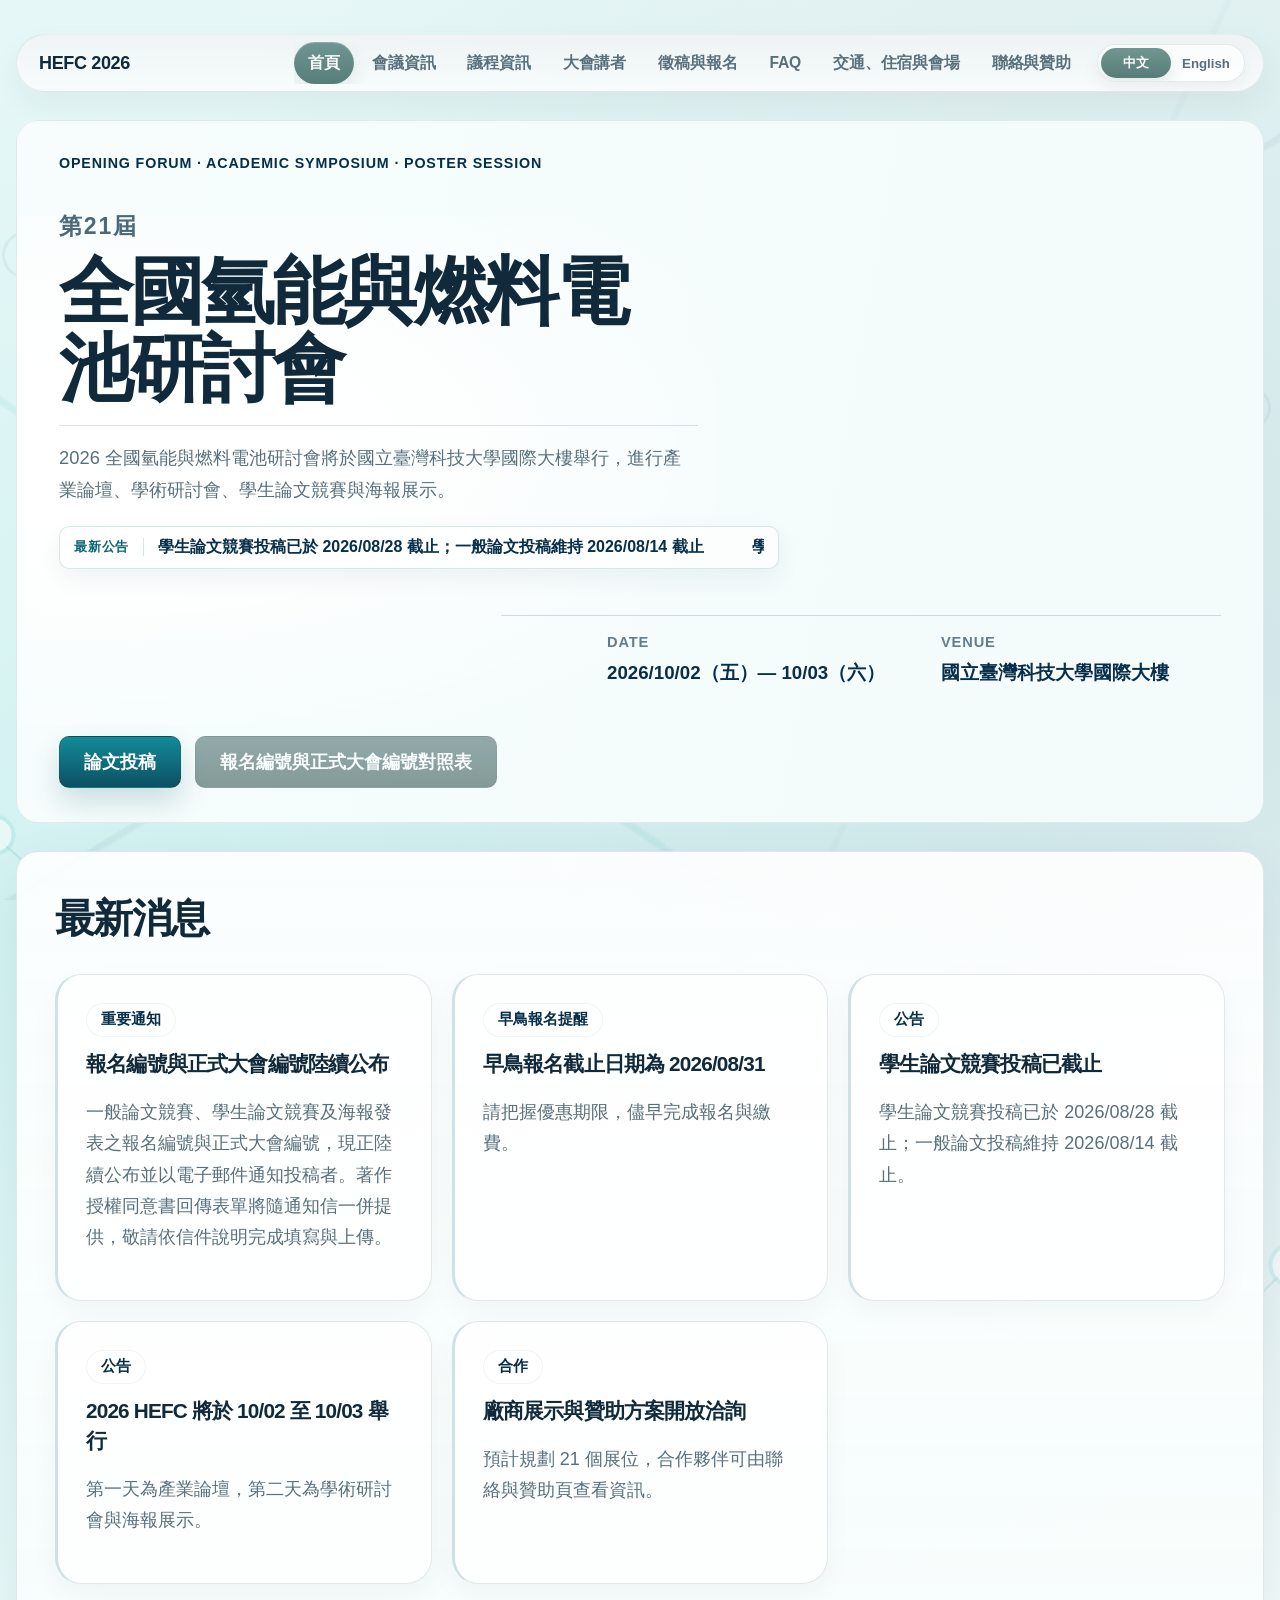
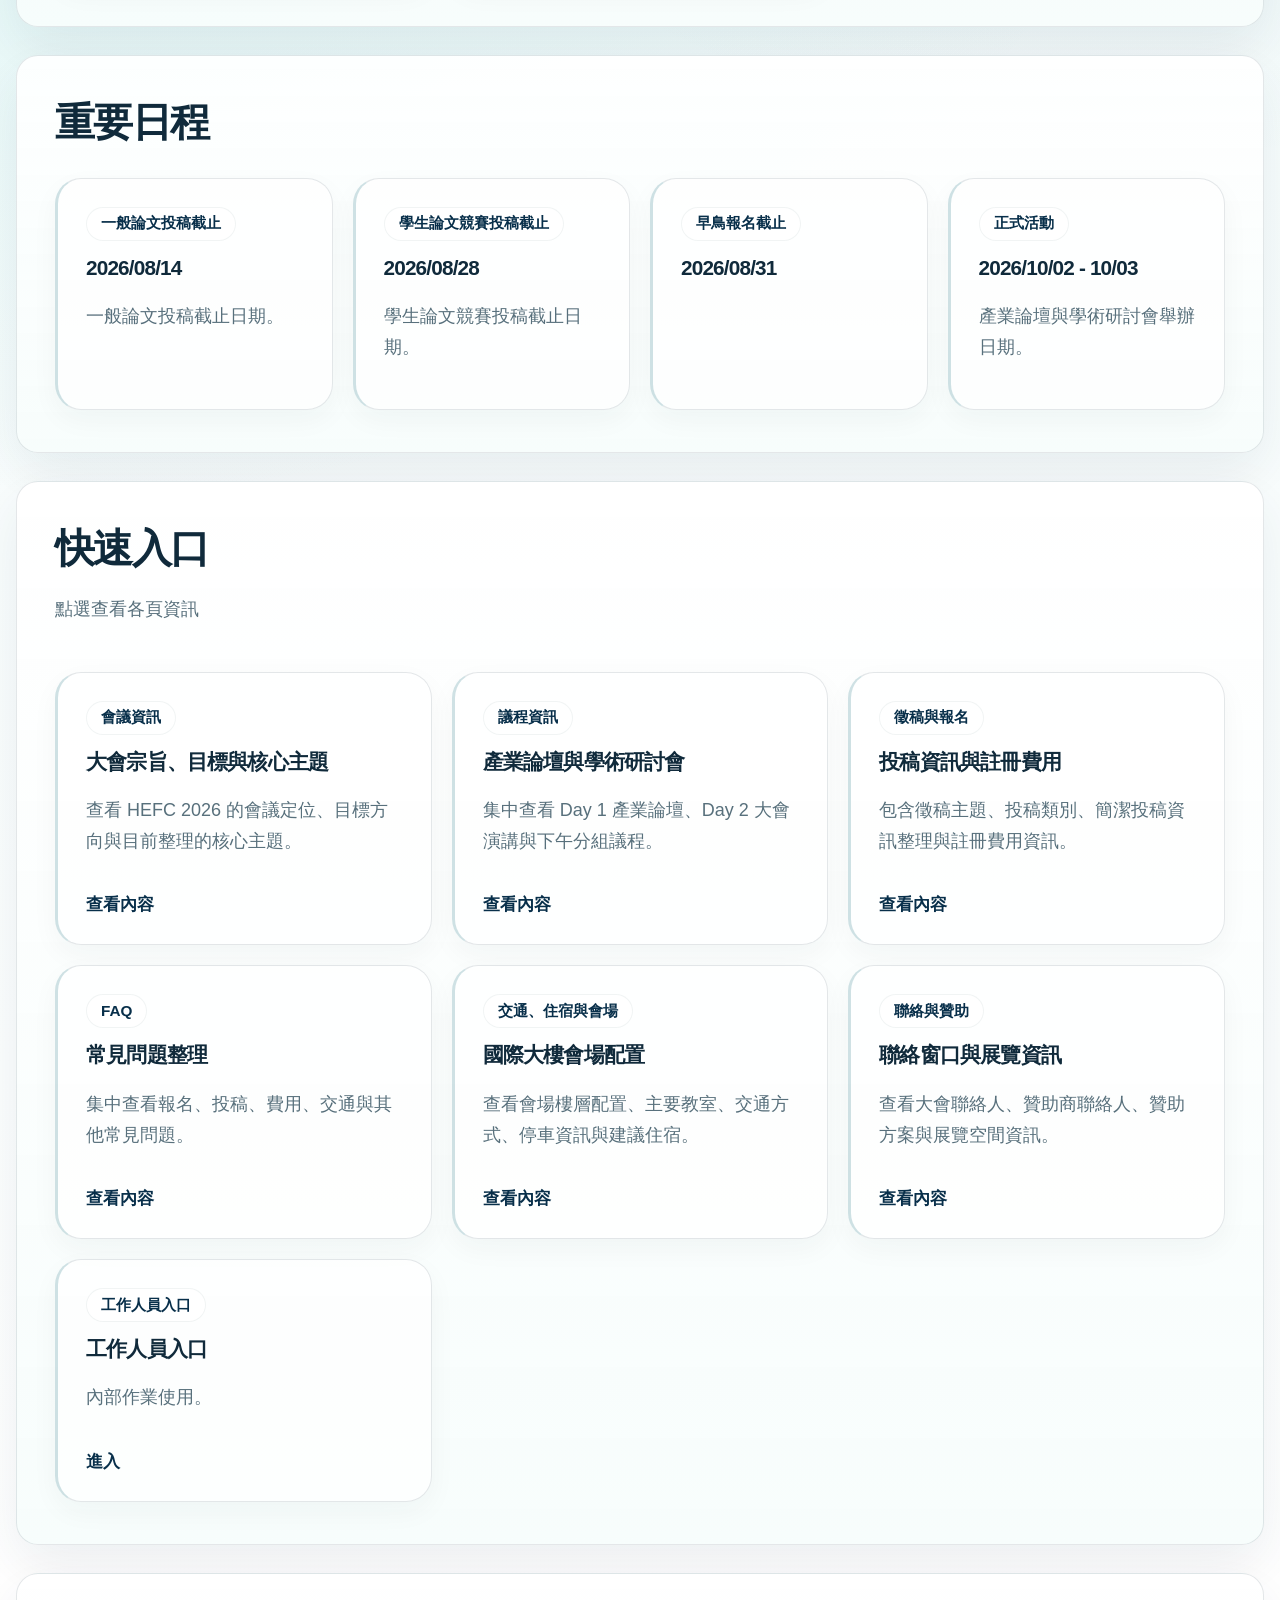
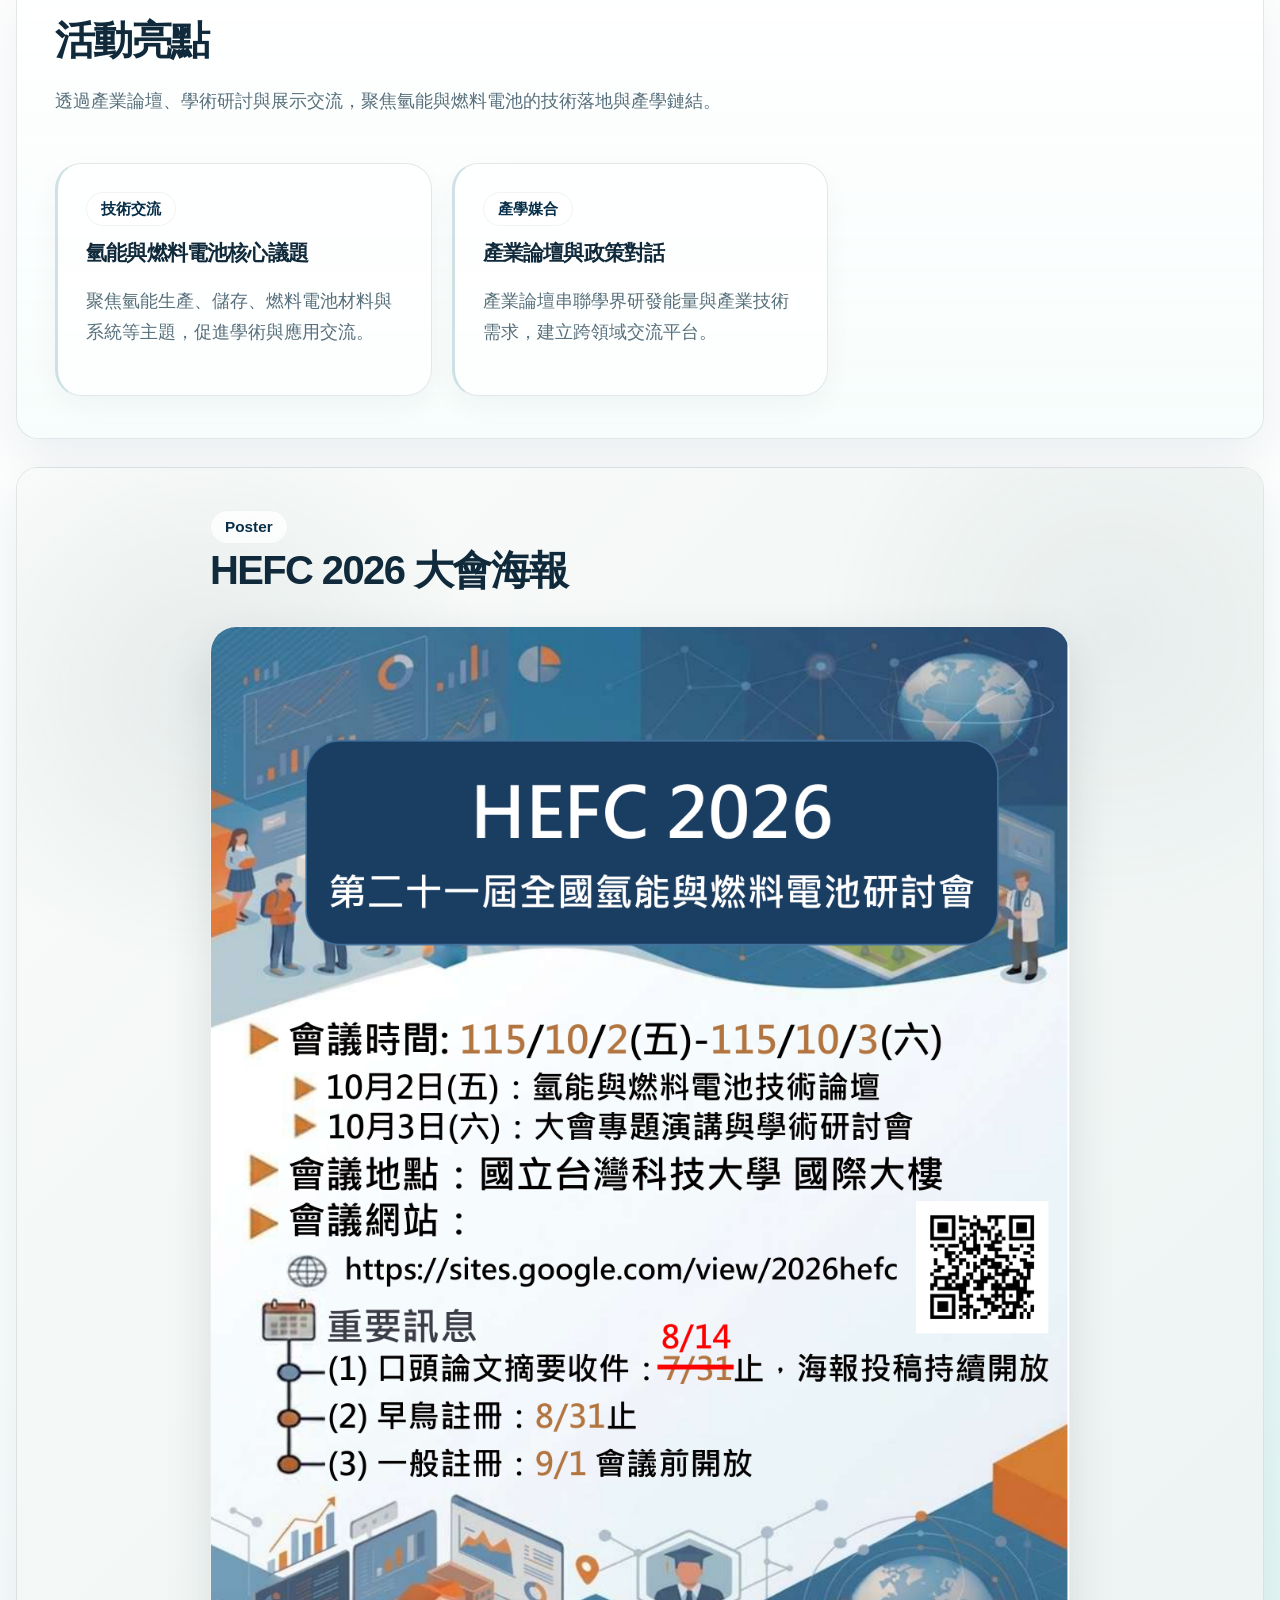
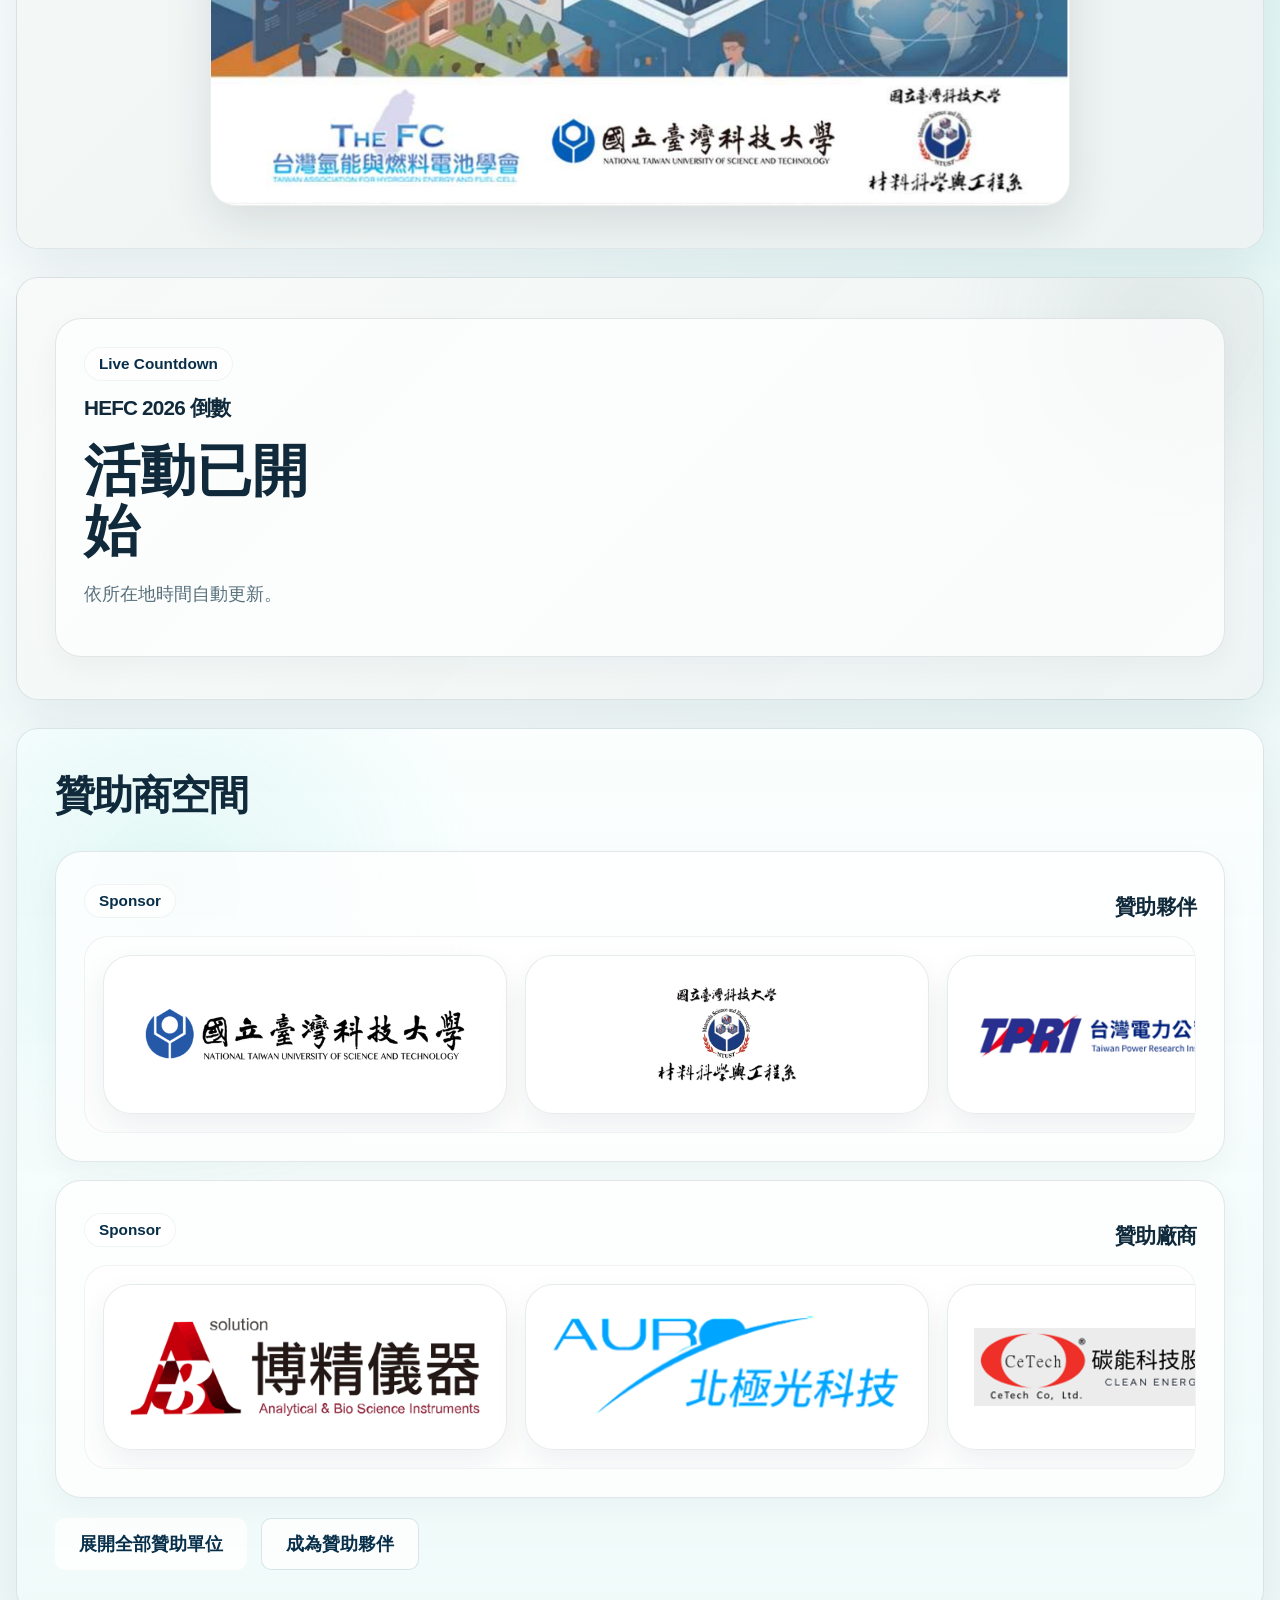
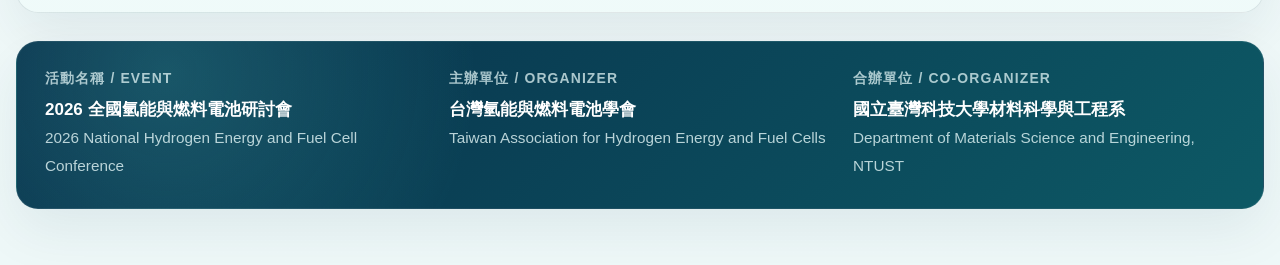
==== commit 92b4ec17: "Add speaker page to site navigation" ====
--- a/index.html
+++ b/index.html
@@ -15,6 +15,7 @@
           <a href="index.html" class="is-current" aria-current="page">首頁</a>
           <a href="info.html">會議資訊</a>
           <a href="agenda.html">議程資訊</a>
+          <a href="speakers.html">大會講者</a>
           <a href="call_for_papers.html">徵稿與報名</a>
           <a href="faq.html">FAQ</a>
           <a href="traffic_venue.html">交通、住宿與會場</a>
--- a/site.css
+++ b/site.css
@@ -534,6 +534,42 @@
 .agenda-session-list li:not(:has(small)) span {
   font-weight:650;
 }
+.speaker-page { padding-top:18px; }
+.speaker-list { display:grid; gap:22px; }
+.speaker-card {
+  display:grid;
+  grid-template-columns:minmax(210px, 0.28fr) minmax(0, 1fr);
+  align-items:start;
+  overflow:hidden;
+  border:1px solid var(--line);
+  border-radius:var(--radius-lg);
+  background:rgba(255,255,255,0.78);
+  box-shadow:0 10px 28px rgba(30,42,43,0.05);
+}
+.speaker-card__visual {
+  align-self:start;
+  height:320px;
+  background:linear-gradient(145deg, rgba(12,91,110,0.13), rgba(77,114,112,0.05));
+}
+.speaker-card__visual img { display:block; width:100%; height:320px; object-fit:cover; object-position:center top; }
+.speaker-card__content { padding:28px; }
+.speaker-card__content .chip { display:inline-flex; margin:0 0 12px; }
+.speaker-card__content h2 { font-size:clamp(1.45rem, 2.6vw, 2rem); line-height:1.25; }
+.speaker-card__english-name { margin:7px 0 0; color:var(--primary-deep); font-size:0.98rem; font-weight:650; }
+.speaker-card__affiliation { margin:10px 0 0; color:var(--muted); line-height:1.65; }
+.speaker-card__content h3 { margin:20px 0 0; color:var(--text); font-size:1.08rem; line-height:1.6; }
+.speaker-card details { margin-top:20px; border-top:1px solid rgba(31,44,47,0.1); }
+.speaker-card summary { padding:14px 0 0; color:var(--primary-deep); font-weight:700; cursor:pointer; }
+.speaker-detail { padding:12px 0 2px; }
+.speaker-detail h4 { margin:18px 0 7px; color:var(--text); font-size:0.95rem; }
+.speaker-detail h4:first-child { margin-top:0; }
+.speaker-detail p { margin:0 0 12px; color:var(--muted); line-height:1.75; }
+@media (max-width: 720px) {
+  .speaker-card { grid-template-columns:1fr; }
+  .speaker-card__visual { height:290px; }
+  .speaker-card__visual img { height:290px; }
+  .speaker-card__content { padding:22px 18px; }
+}
 @media (max-width: 720px) {
   .agenda-track-card > .chip { margin:18px 18px 0; }
   .agenda-track-card > h3 { margin:9px 18px 16px; }
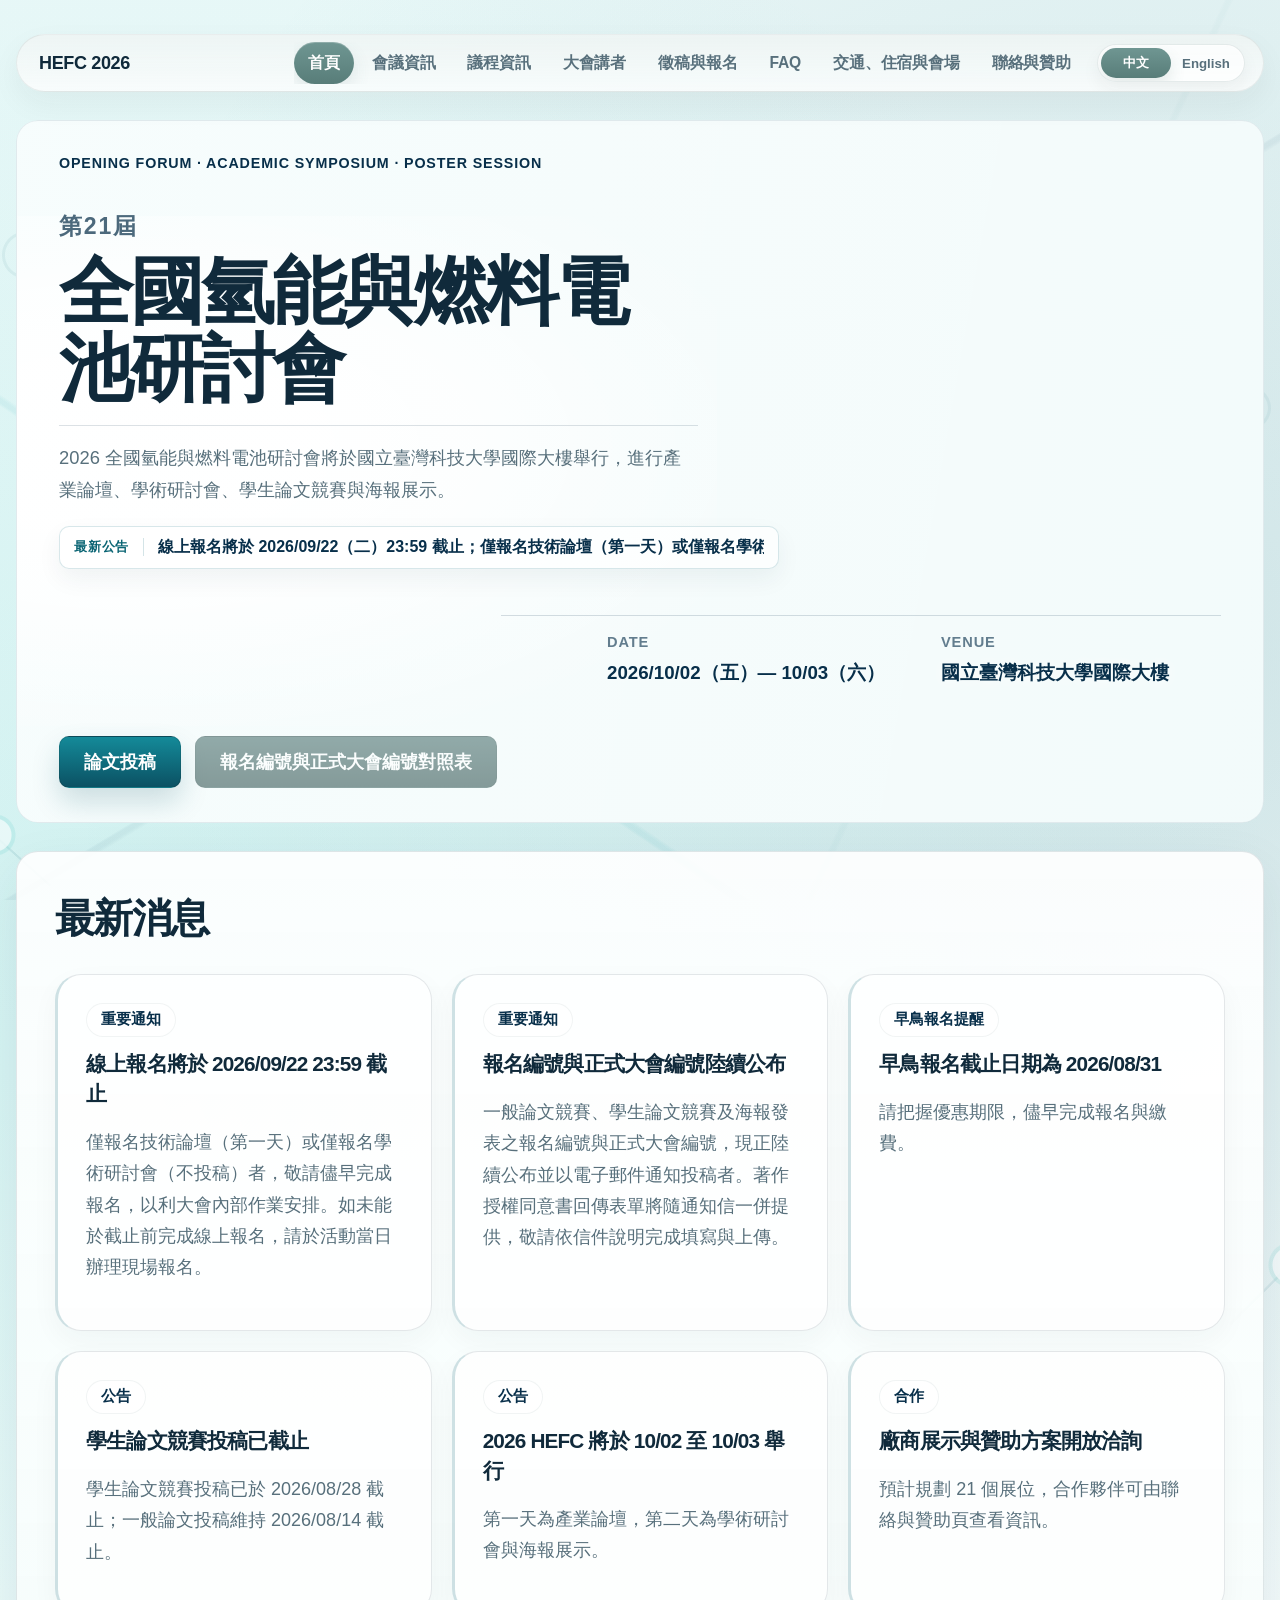
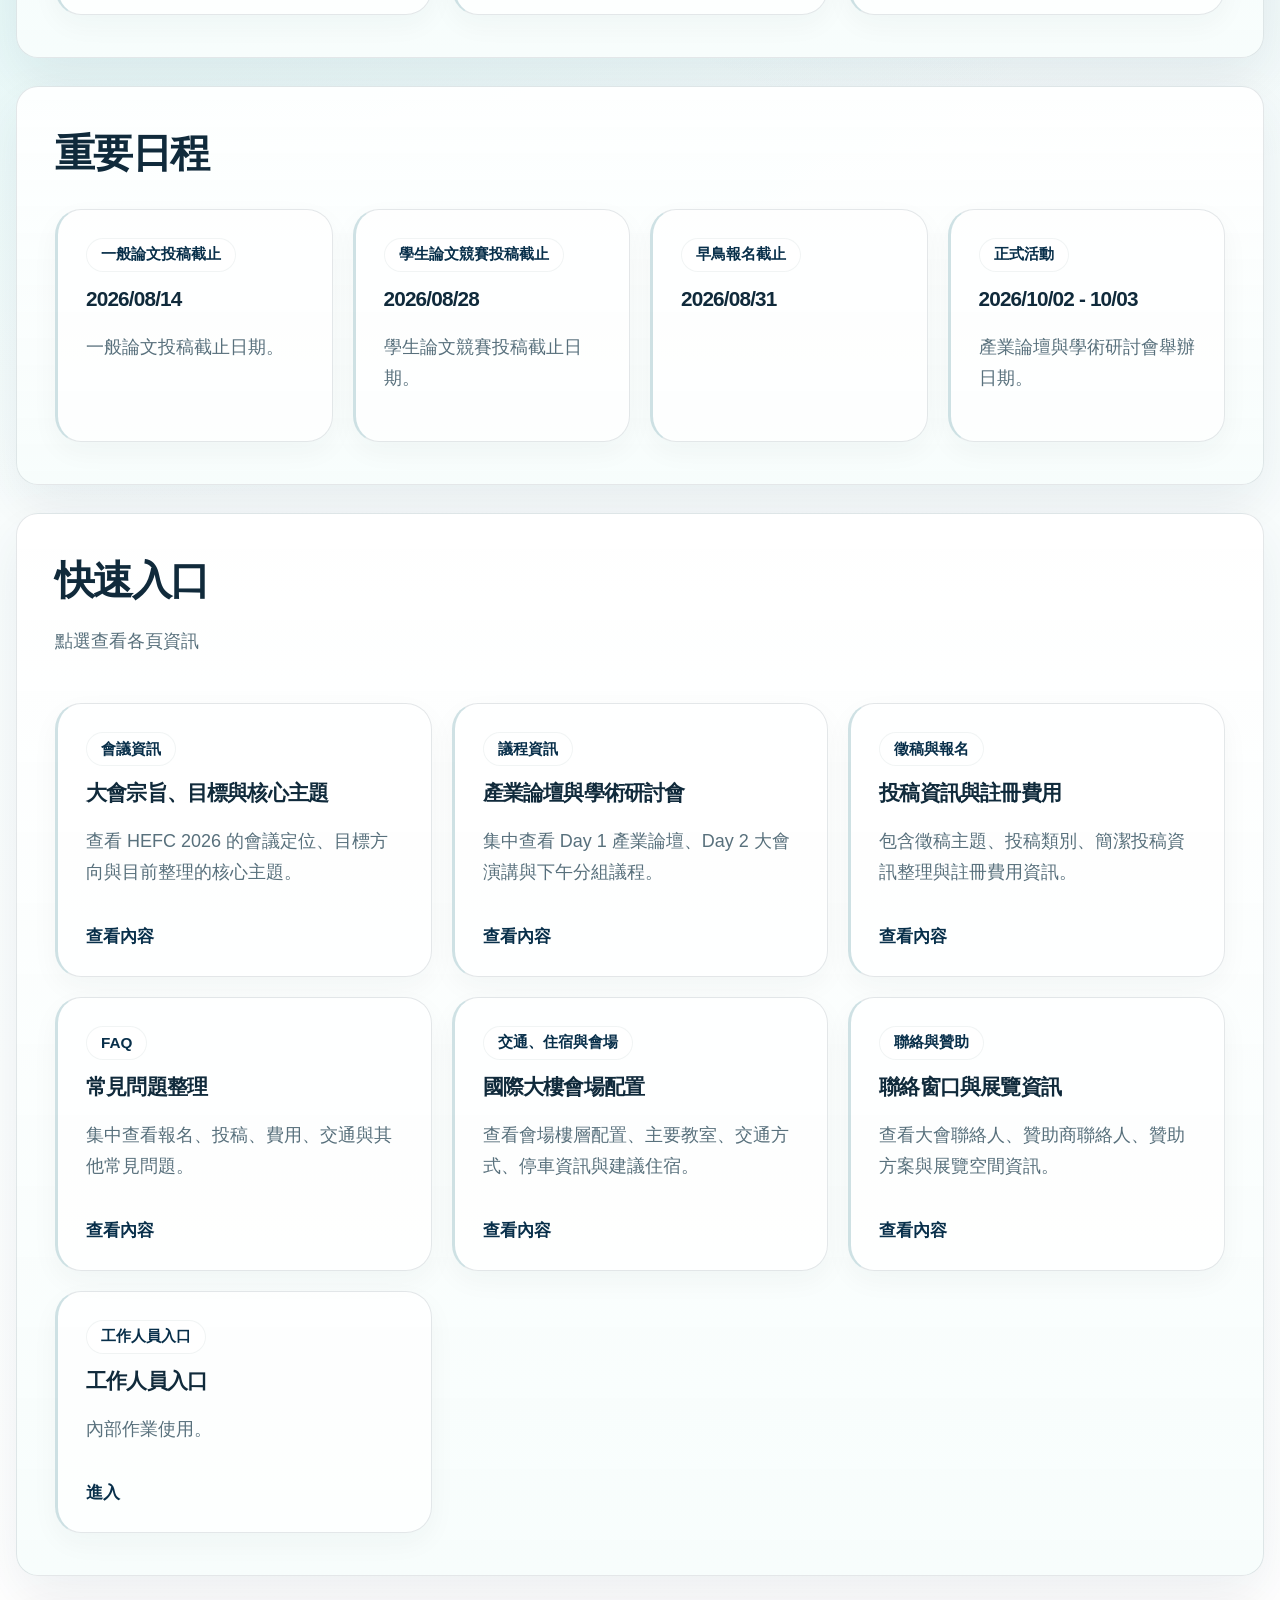
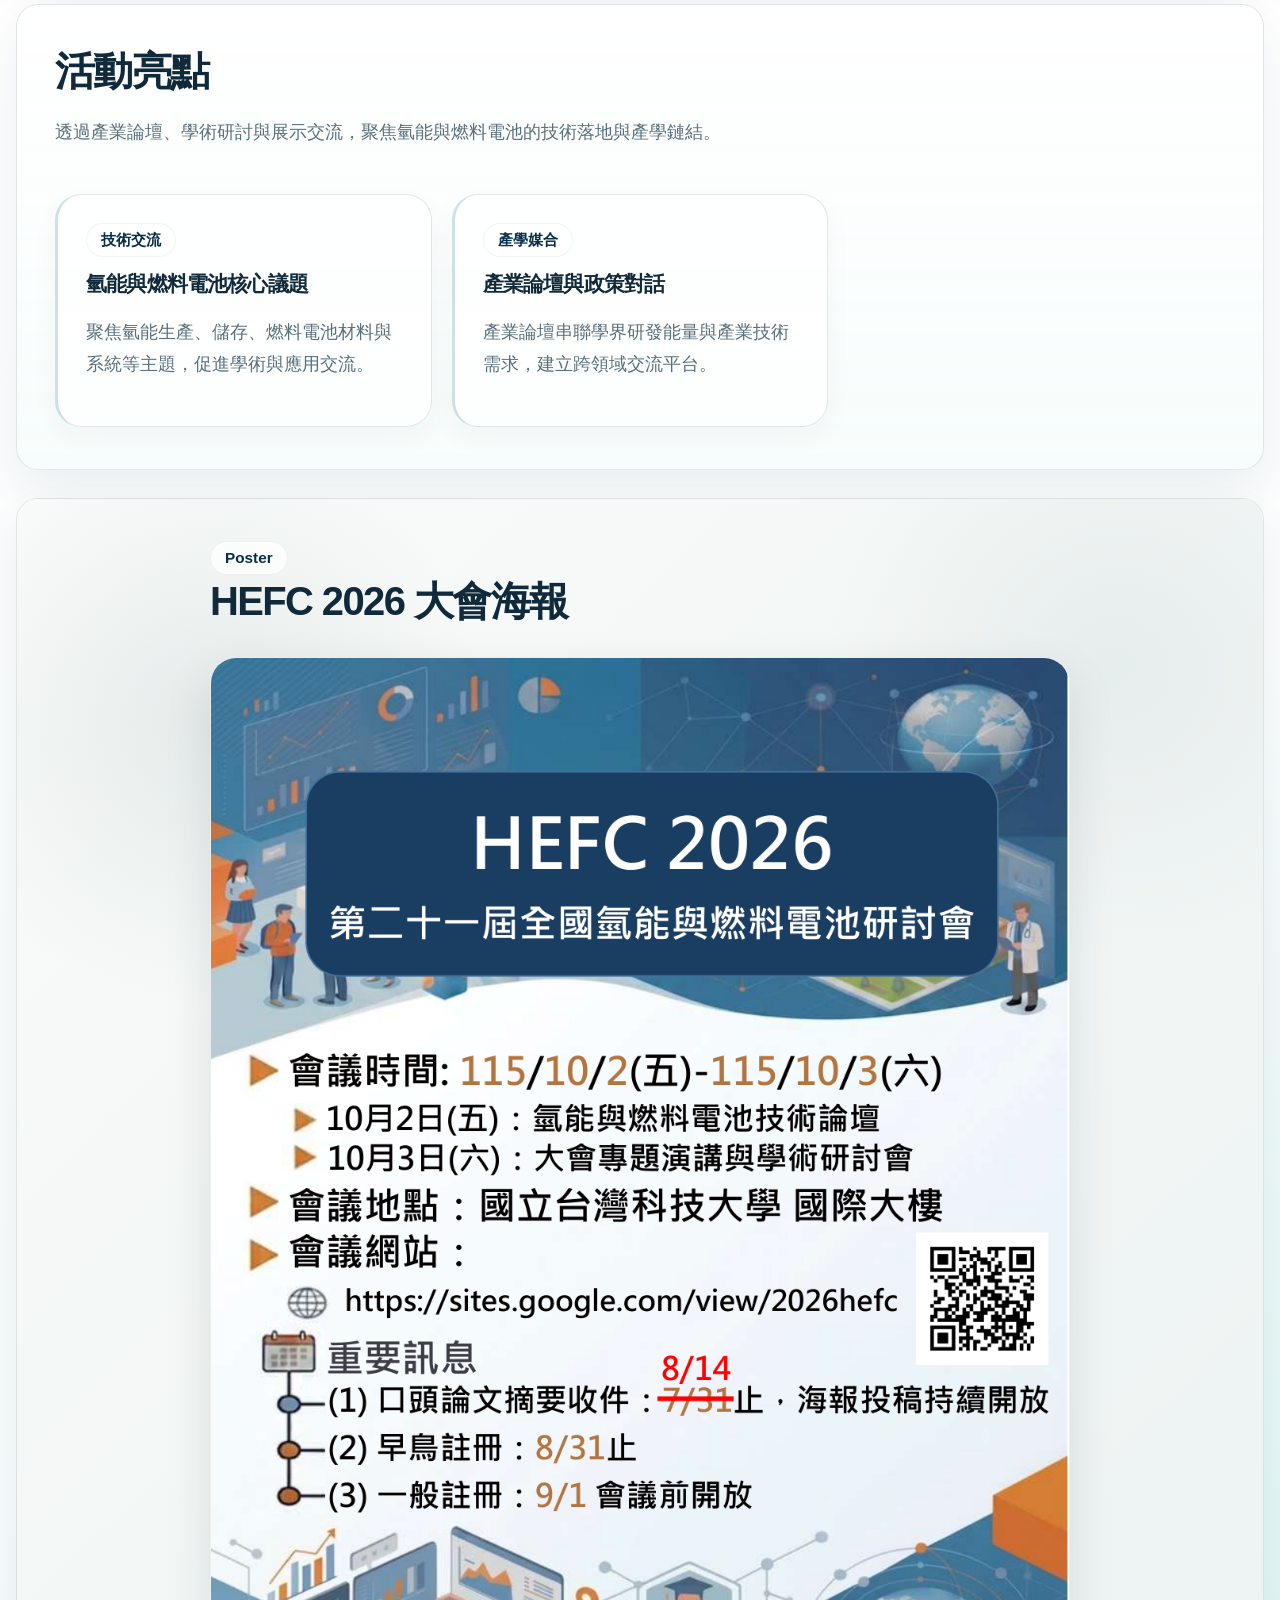
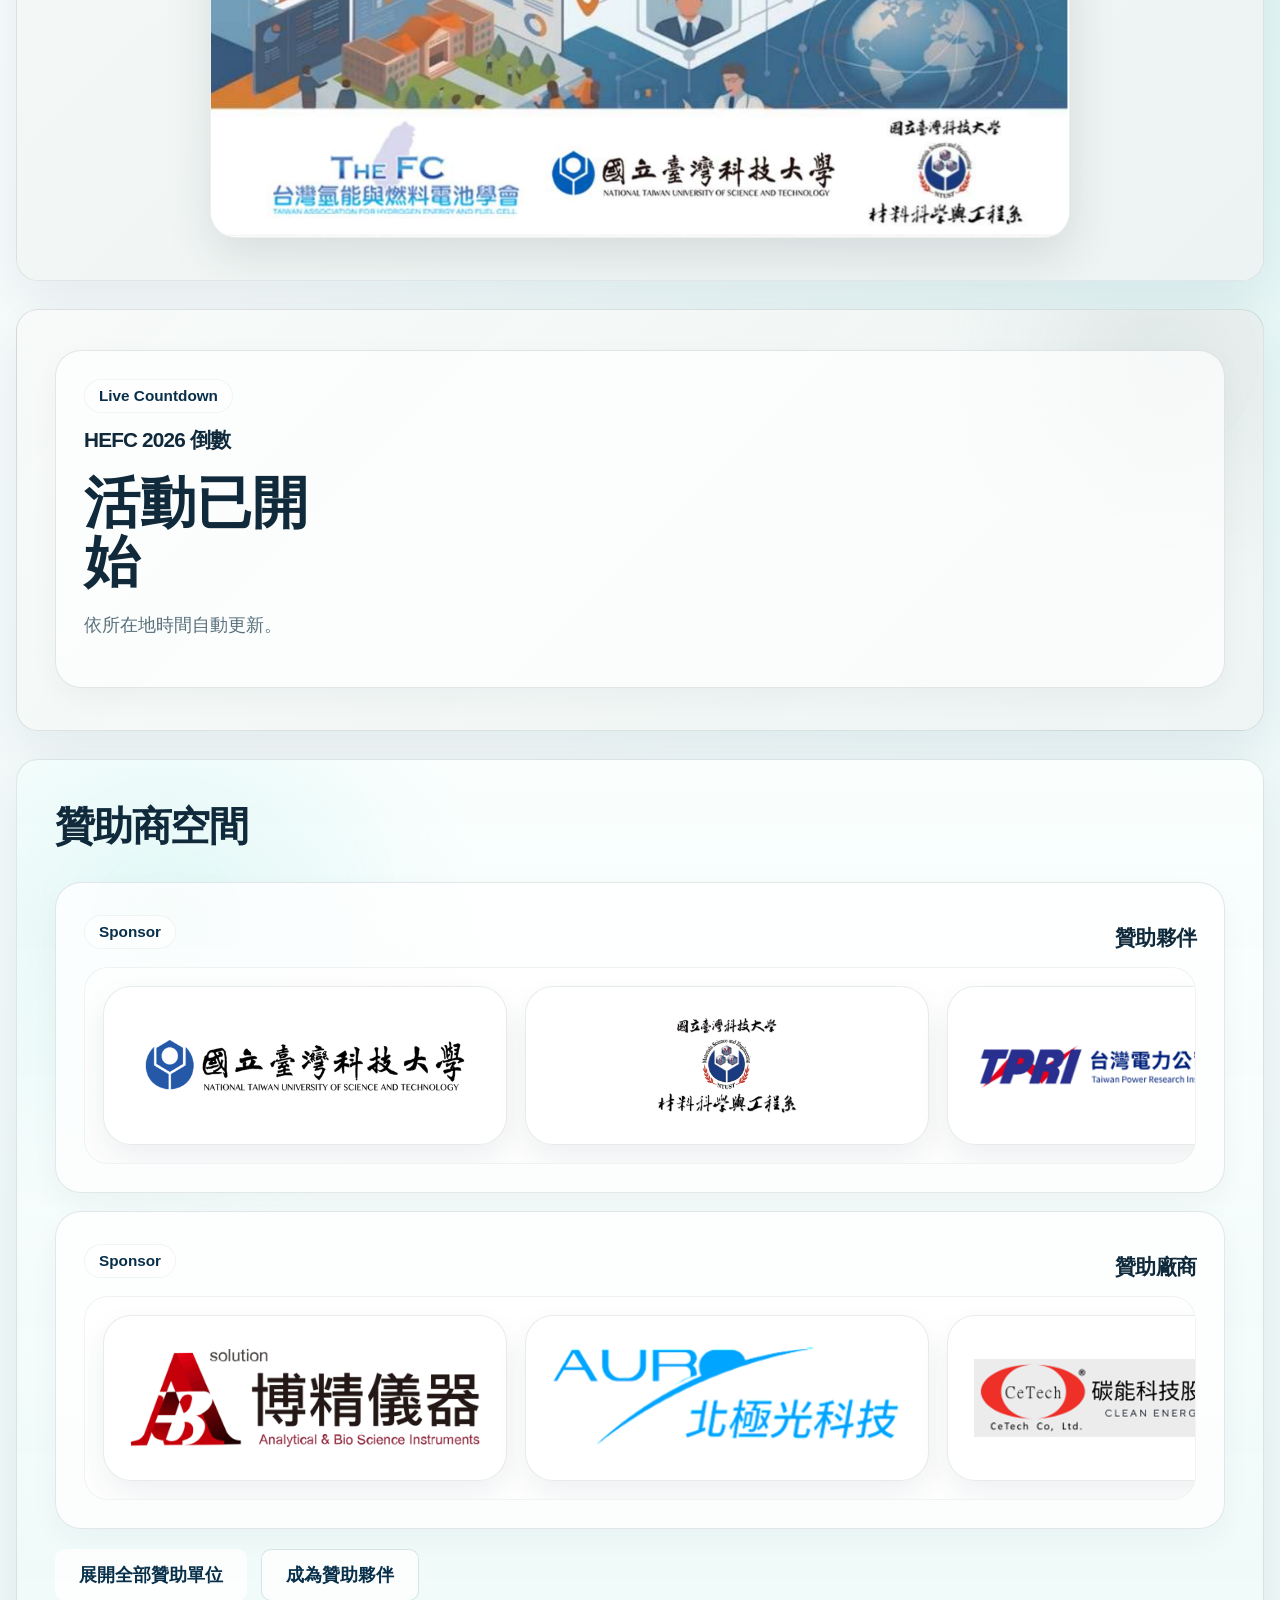
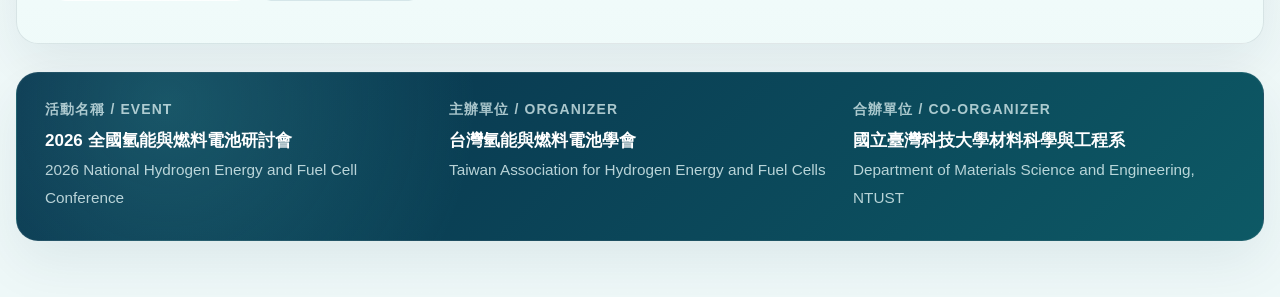
==== commit ec645022: "Update final conference schedule and registration notice" ====
--- a/index.html
+++ b/index.html
@@ -29,12 +29,12 @@
         <div class="eyebrow">HEFC 2026 </div>
         <h1><span class="hero-title-prefix">第21屆</span>全國氫能與燃料電池研討會</h1>
         <p class="hero-subtitle">2026 全國氫能與燃料電池研討會將於國立臺灣科技大學國際大樓舉行，進行產業論壇、學術研討會、學生論文競賽與海報展示。</p>
-        <div class="hero-announcement" role="status" aria-label="最新公告：學生論文競賽投稿已於 2026 年 8 月 28 日截止">
+        <div class="hero-announcement" role="status" aria-label="最新公告：線上報名將於 2026 年 9 月 22 日 23:59 截止">
           <span class="hero-announcement__label">最新公告</span>
           <div class="hero-announcement__viewport">
             <div class="hero-announcement__track">
-              <span>學生論文競賽投稿已於 2026/08/28 截止；一般論文投稿維持 2026/08/14 截止</span>
-              <span aria-hidden="true">學生論文競賽投稿已於 2026/08/28 截止；一般論文投稿維持 2026/08/14 截止</span>
+              <span>線上報名將於 2026/09/22（二）23:59 截止；僅報名技術論壇（第一天）或僅報名學術研討會（不投稿）者，敬請儘早完成報名，以利大會內部作業。逾期請於活動當日現場報名。</span>
+              <span aria-hidden="true">線上報名將於 2026/09/22（二）23:59 截止；僅報名技術論壇（第一天）或僅報名學術研討會（不投稿）者，敬請儘早完成報名，以利大會內部作業。逾期請於活動當日現場報名。</span>
             </div>
           </div>
         </div>
@@ -65,6 +65,7 @@
     <section class="section body-section">
       <div class="section-head"><div><h2>最新消息</h2></div></div>
       <div class="grid-3">
+        <article class="card"><div class="chip">重要通知</div><h3>線上報名將於 2026/09/22 23:59 截止</h3><p>僅報名技術論壇（第一天）或僅報名學術研討會（不投稿）者，敬請儘早完成報名，以利大會內部作業安排。如未能於截止前完成線上報名，請於活動當日辦理現場報名。</p></article>
         <article class="card"><div class="chip">重要通知</div><h3>報名編號與正式大會編號陸續公布</h3><p>一般論文競賽、學生論文競賽及海報發表之報名編號與正式大會編號，現正陸續公布並以電子郵件通知投稿者。著作授權同意書回傳表單將隨通知信一併提供，敬請依信件說明完成填寫與上傳。</p></article>
         <article class="card"><div class="chip">早鳥報名提醒</div><h3>早鳥報名截止日期為 2026/08/31</h3><p>請把握優惠期限，儘早完成報名與繳費。</p></article>
         <article class="card"><div class="chip">公告</div><h3>學生論文競賽投稿已截止</h3><p>學生論文競賽投稿已於 2026/08/28 截止；一般論文投稿維持 2026/08/14 截止。</p></article>
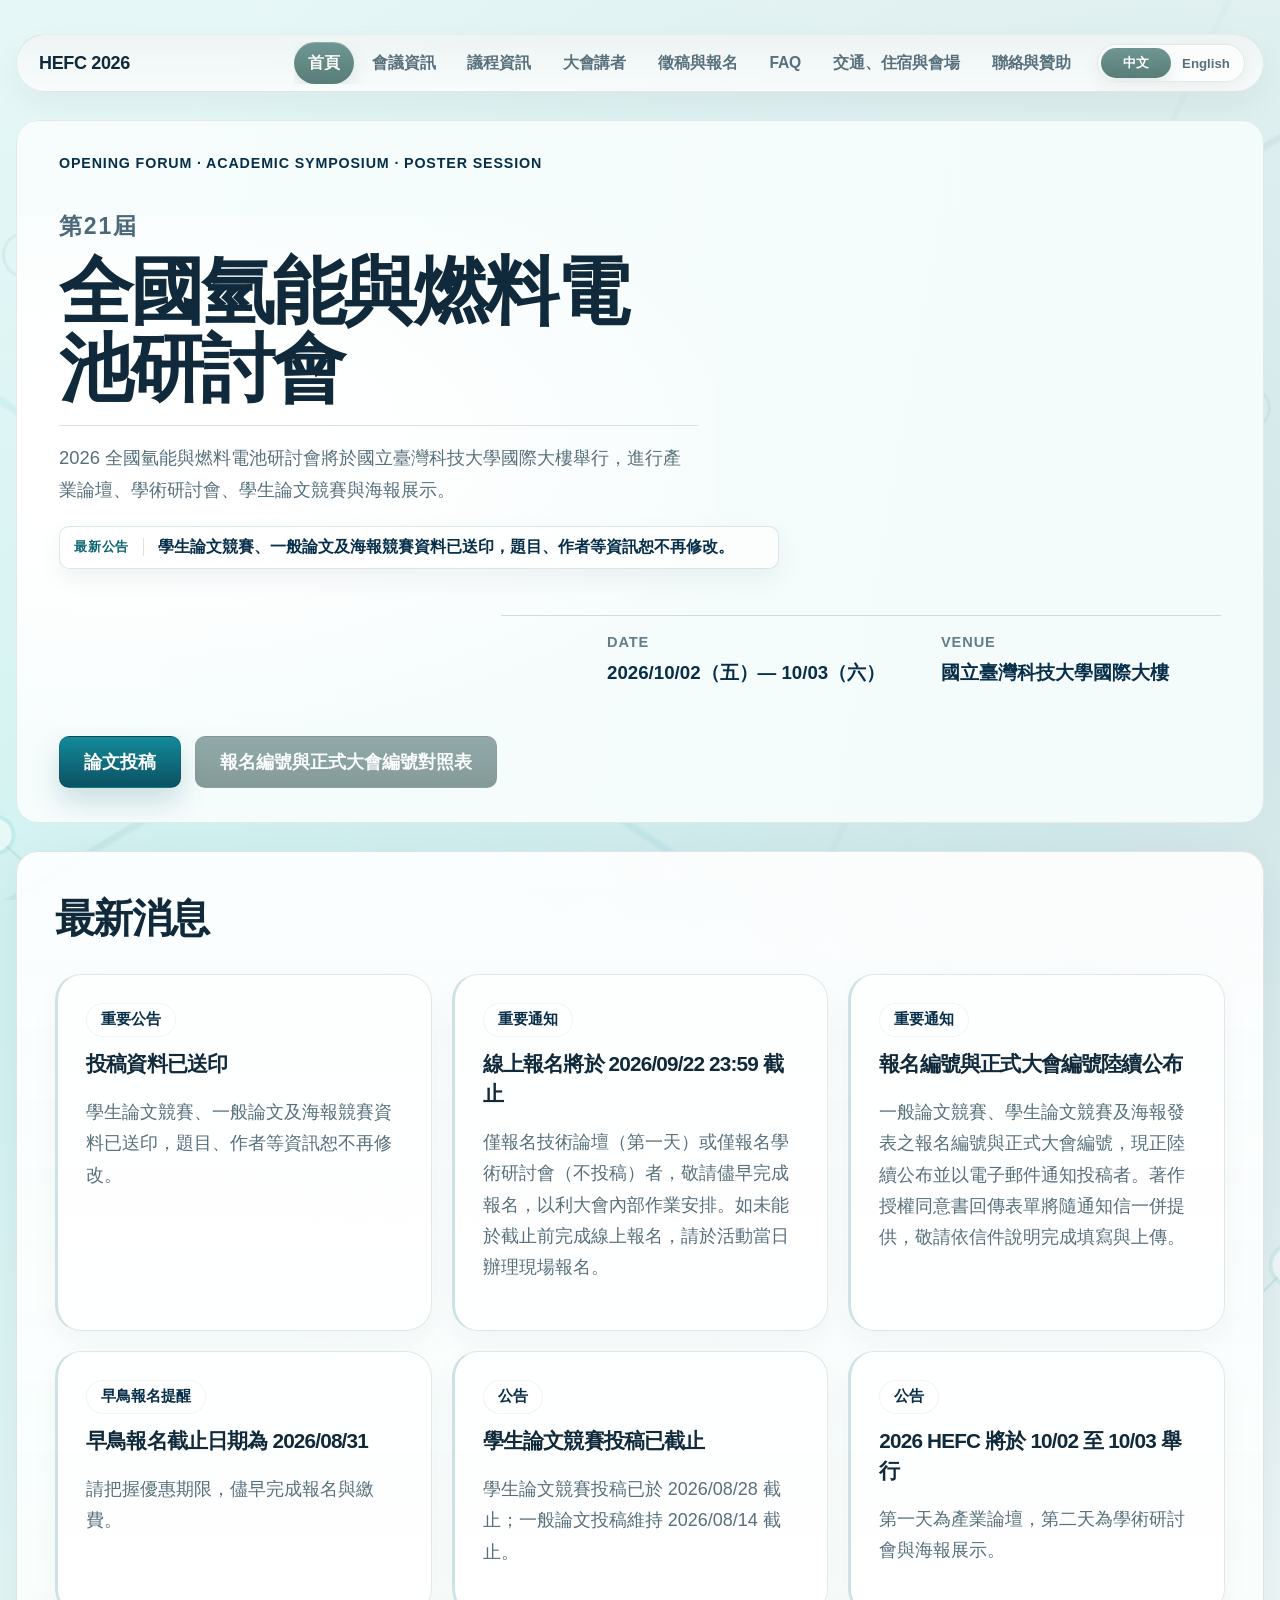
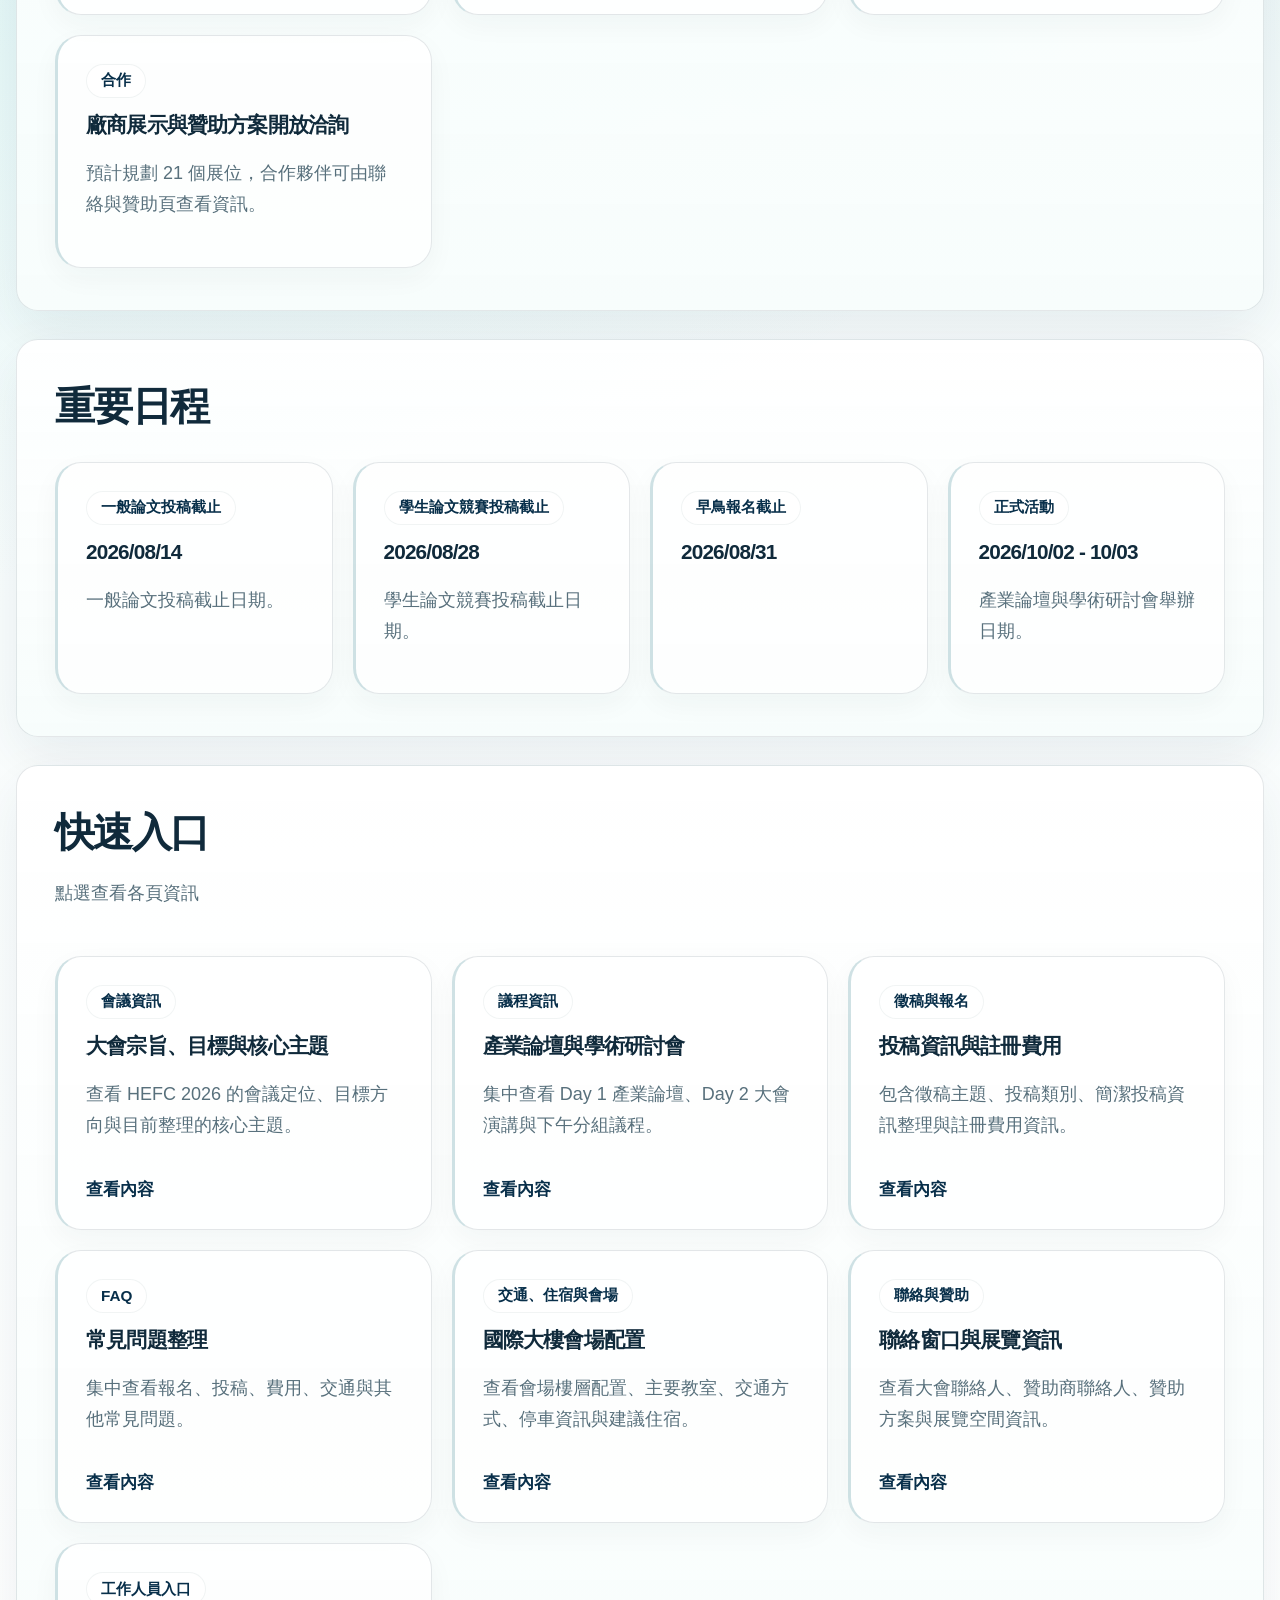
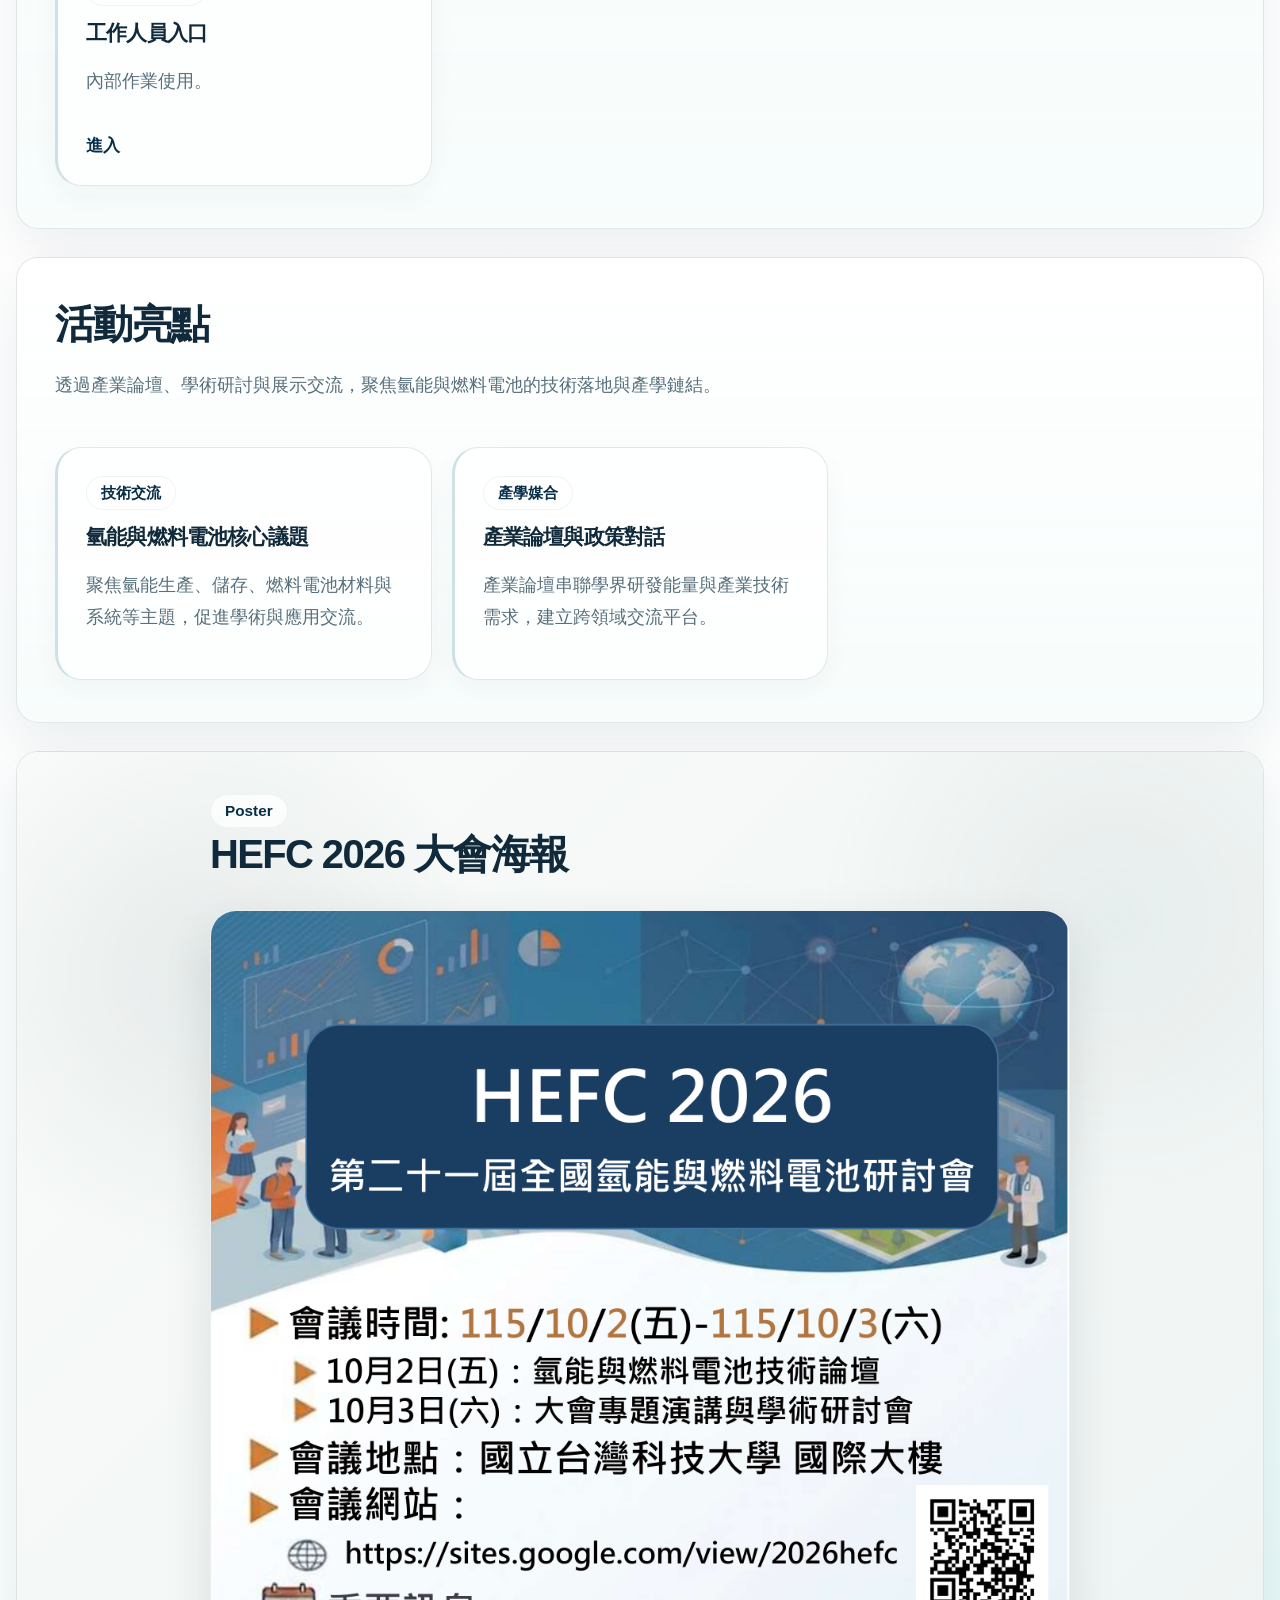
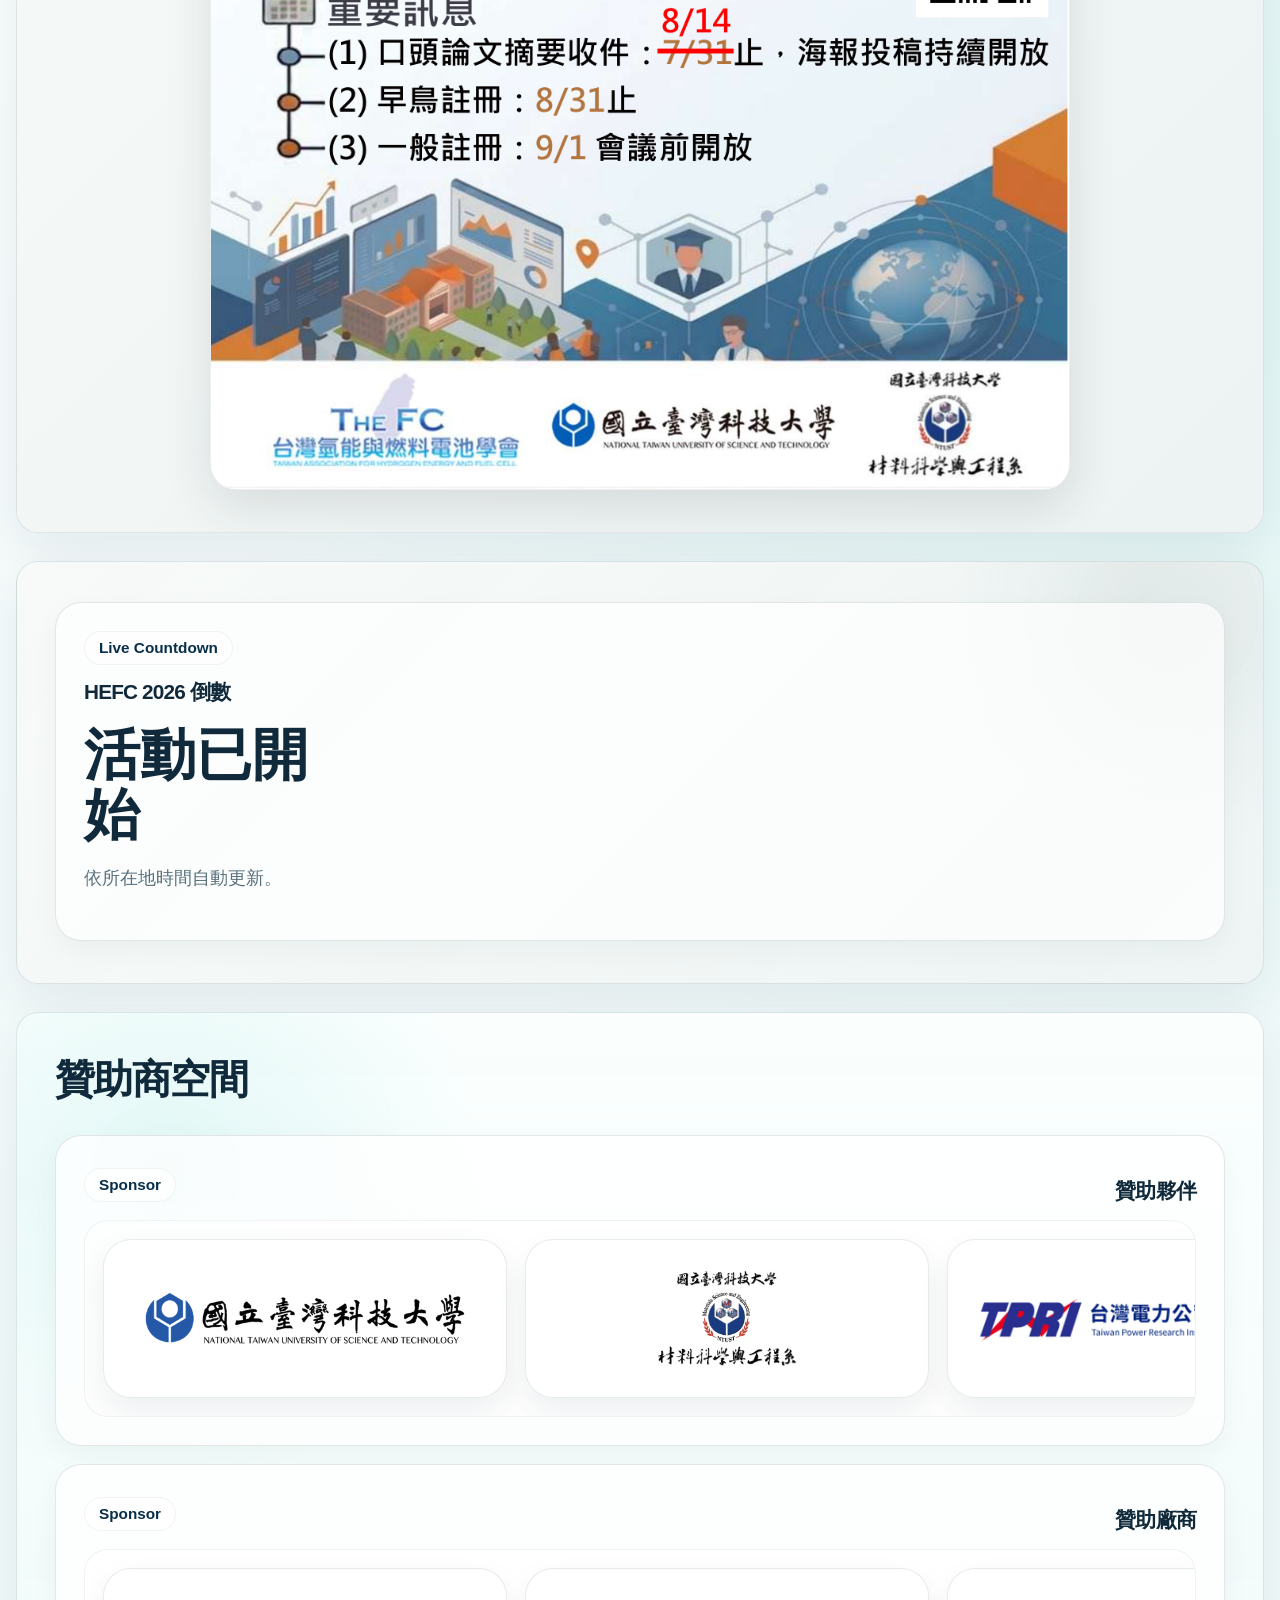
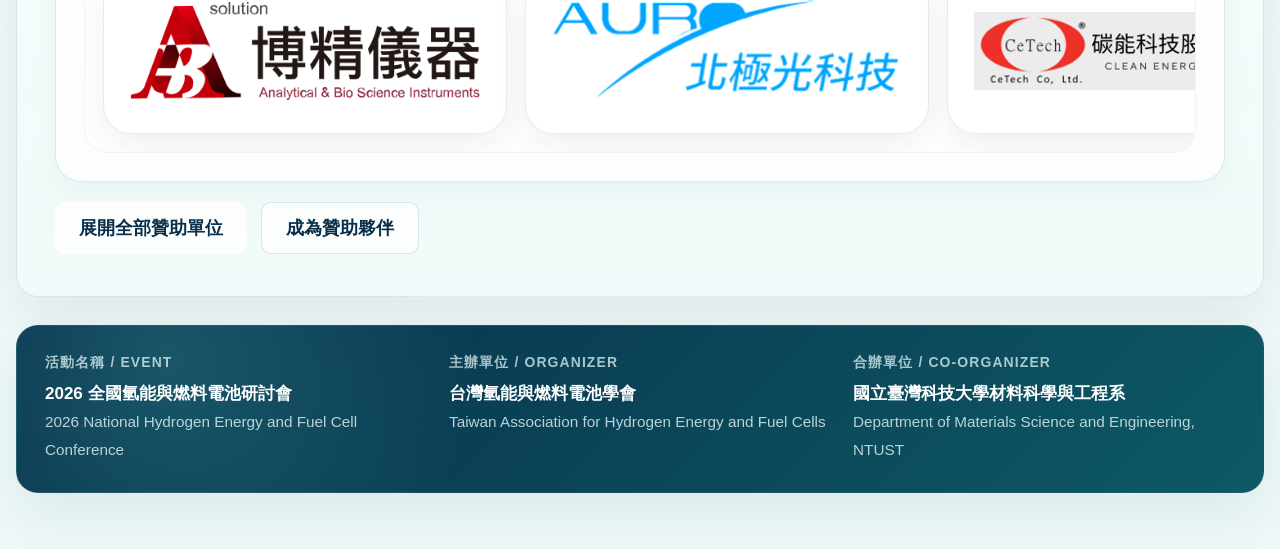
==== commit 9b4a24e6: "Publish printed submission materials announcement" ====
--- a/index.html
+++ b/index.html
@@ -29,12 +29,12 @@
         <div class="eyebrow">HEFC 2026 </div>
         <h1><span class="hero-title-prefix">第21屆</span>全國氫能與燃料電池研討會</h1>
         <p class="hero-subtitle">2026 全國氫能與燃料電池研討會將於國立臺灣科技大學國際大樓舉行，進行產業論壇、學術研討會、學生論文競賽與海報展示。</p>
-        <div class="hero-announcement" role="status" aria-label="最新公告：線上報名將於 2026 年 9 月 22 日 23:59 截止">
+        <div class="hero-announcement" role="status" aria-label="最新公告：學生論文競賽、一般論文及海報競賽資料已送印，題目、作者等資訊恕不再修改">
           <span class="hero-announcement__label">最新公告</span>
           <div class="hero-announcement__viewport">
             <div class="hero-announcement__track">
-              <span>線上報名將於 2026/09/22（二）23:59 截止；僅報名技術論壇（第一天）或僅報名學術研討會（不投稿）者，敬請儘早完成報名，以利大會內部作業。逾期請於活動當日現場報名。</span>
-              <span aria-hidden="true">線上報名將於 2026/09/22（二）23:59 截止；僅報名技術論壇（第一天）或僅報名學術研討會（不投稿）者，敬請儘早完成報名，以利大會內部作業。逾期請於活動當日現場報名。</span>
+              <span>學生論文競賽、一般論文及海報競賽資料已送印，題目、作者等資訊恕不再修改。</span>
+              <span aria-hidden="true">學生論文競賽、一般論文及海報競賽資料已送印，題目、作者等資訊恕不再修改。</span>
             </div>
           </div>
         </div>
@@ -65,6 +65,7 @@
     <section class="section body-section">
       <div class="section-head"><div><h2>最新消息</h2></div></div>
       <div class="grid-3">
+        <article class="card"><div class="chip">重要公告</div><h3>投稿資料已送印</h3><p>學生論文競賽、一般論文及海報競賽資料已送印，題目、作者等資訊恕不再修改。</p></article>
         <article class="card"><div class="chip">重要通知</div><h3>線上報名將於 2026/09/22 23:59 截止</h3><p>僅報名技術論壇（第一天）或僅報名學術研討會（不投稿）者，敬請儘早完成報名，以利大會內部作業安排。如未能於截止前完成線上報名，請於活動當日辦理現場報名。</p></article>
         <article class="card"><div class="chip">重要通知</div><h3>報名編號與正式大會編號陸續公布</h3><p>一般論文競賽、學生論文競賽及海報發表之報名編號與正式大會編號，現正陸續公布並以電子郵件通知投稿者。著作授權同意書回傳表單將隨通知信一併提供，敬請依信件說明完成填寫與上傳。</p></article>
         <article class="card"><div class="chip">早鳥報名提醒</div><h3>早鳥報名截止日期為 2026/08/31</h3><p>請把握優惠期限，儘早完成報名與繳費。</p></article>
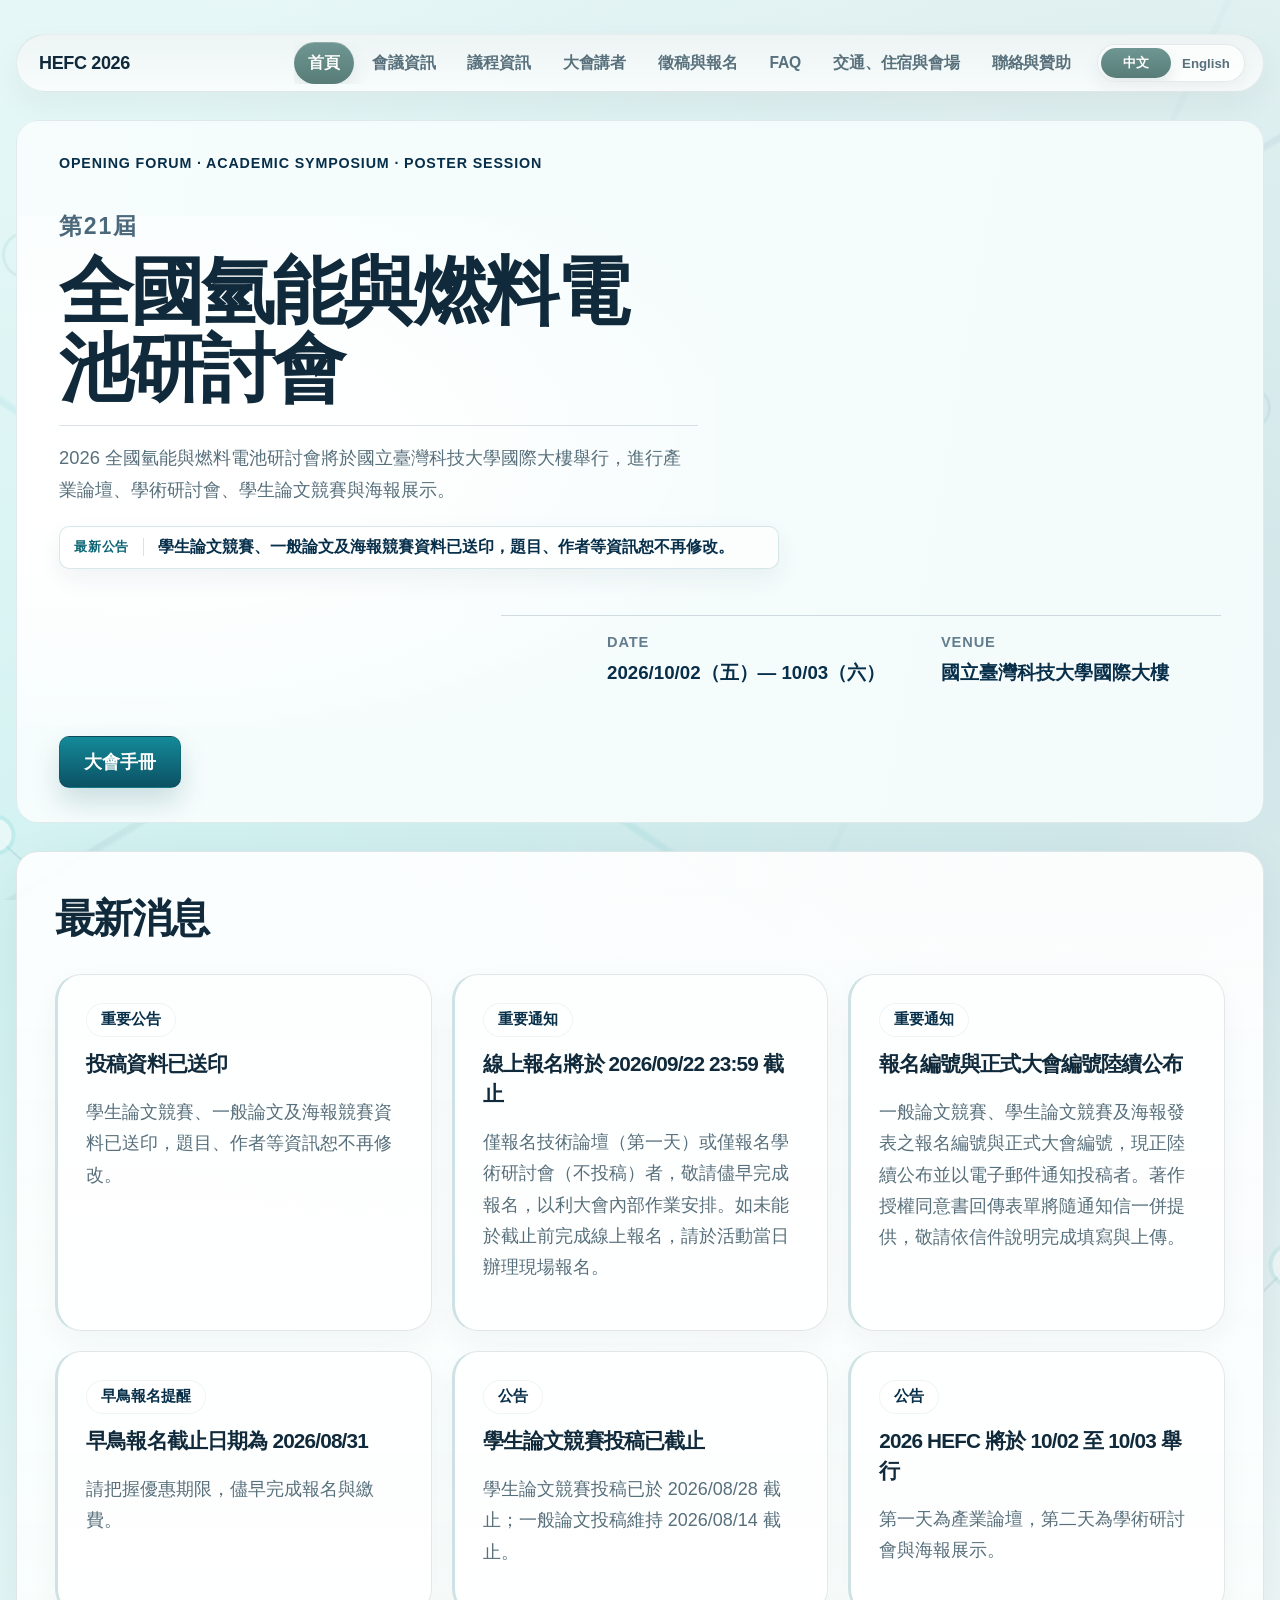
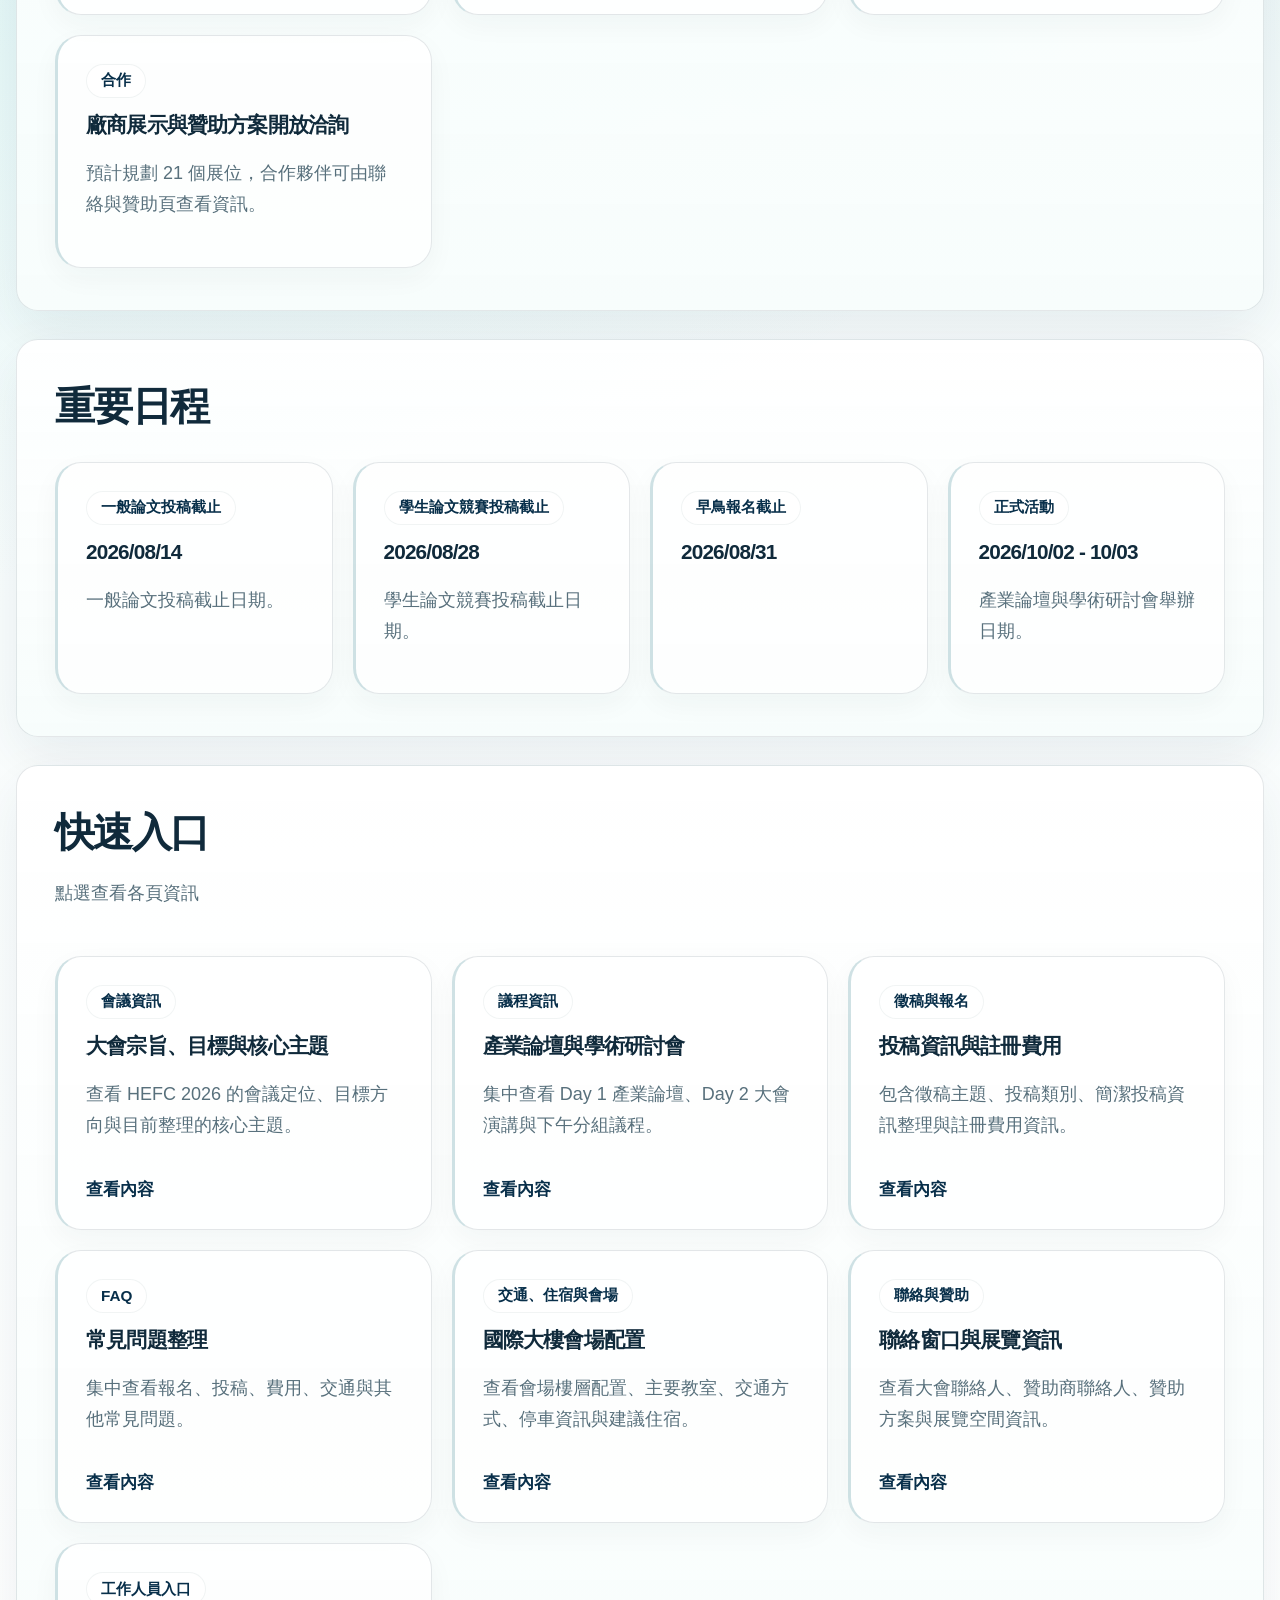
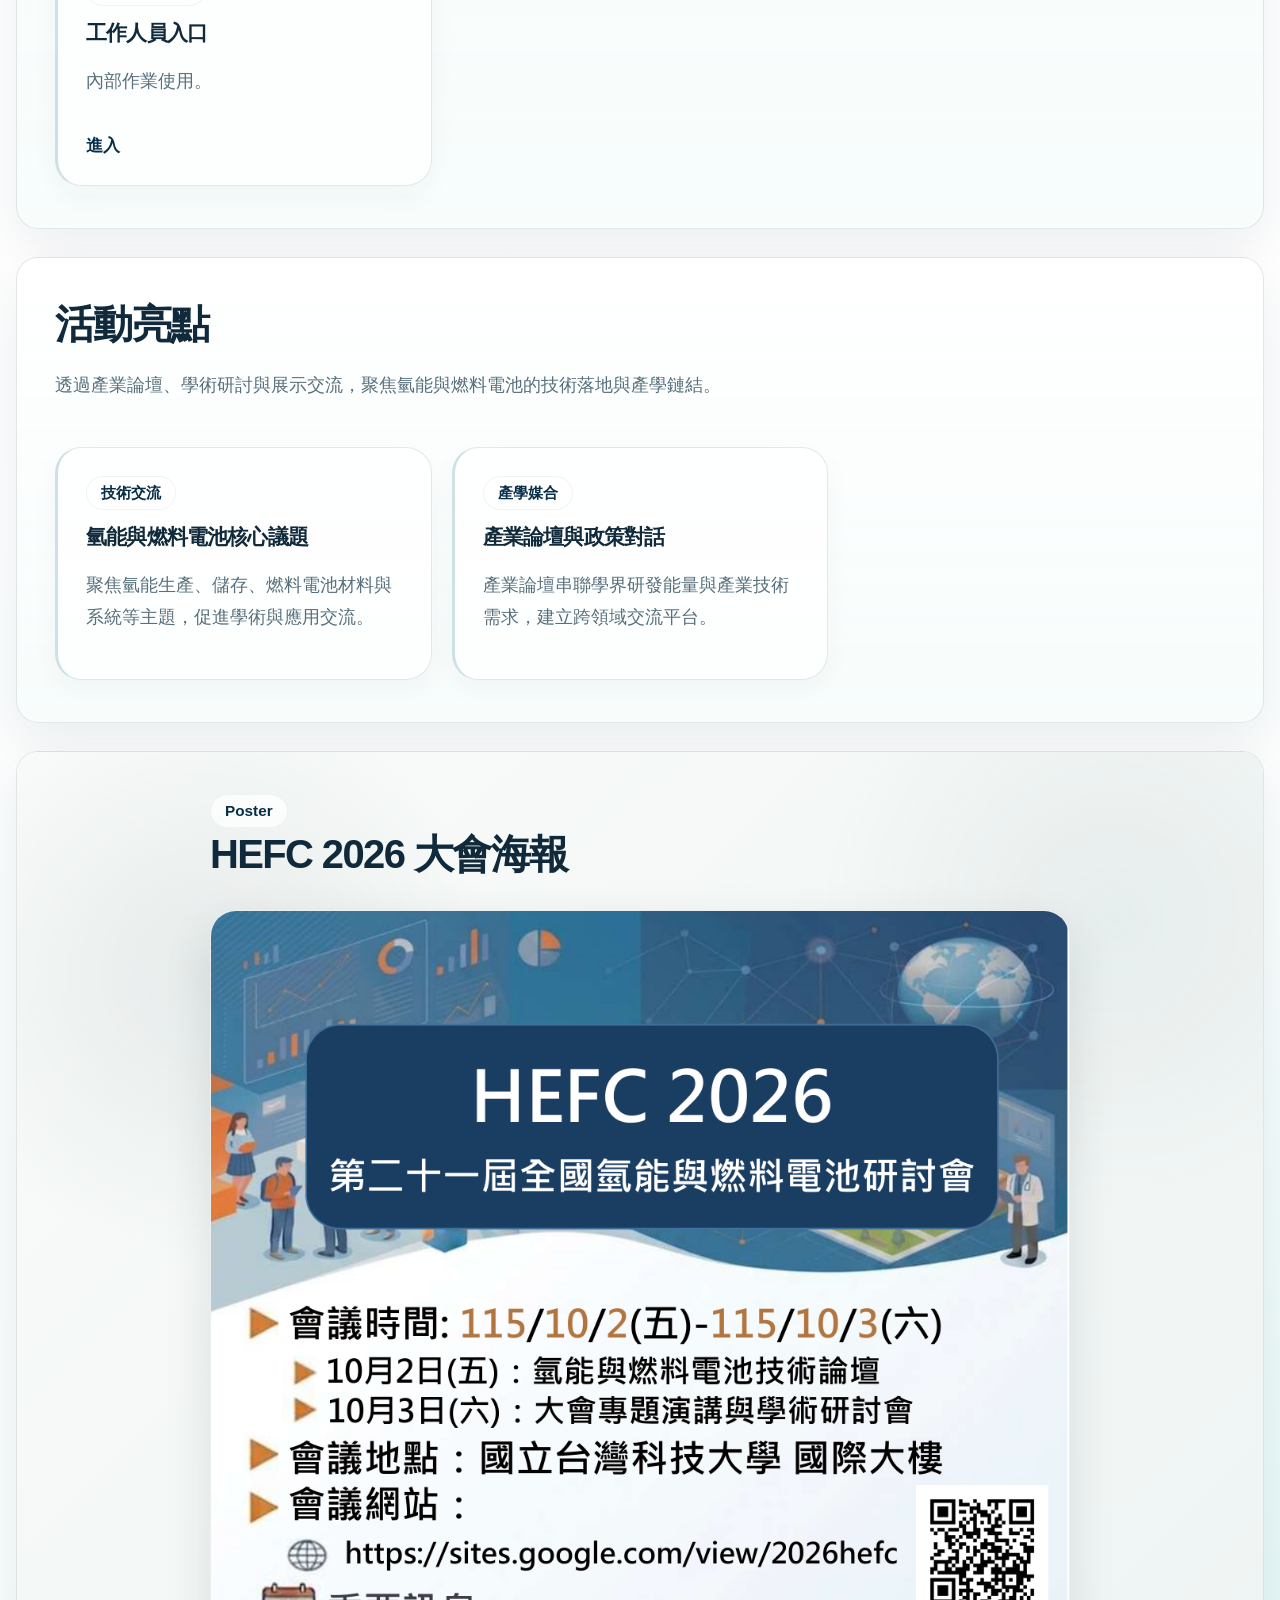
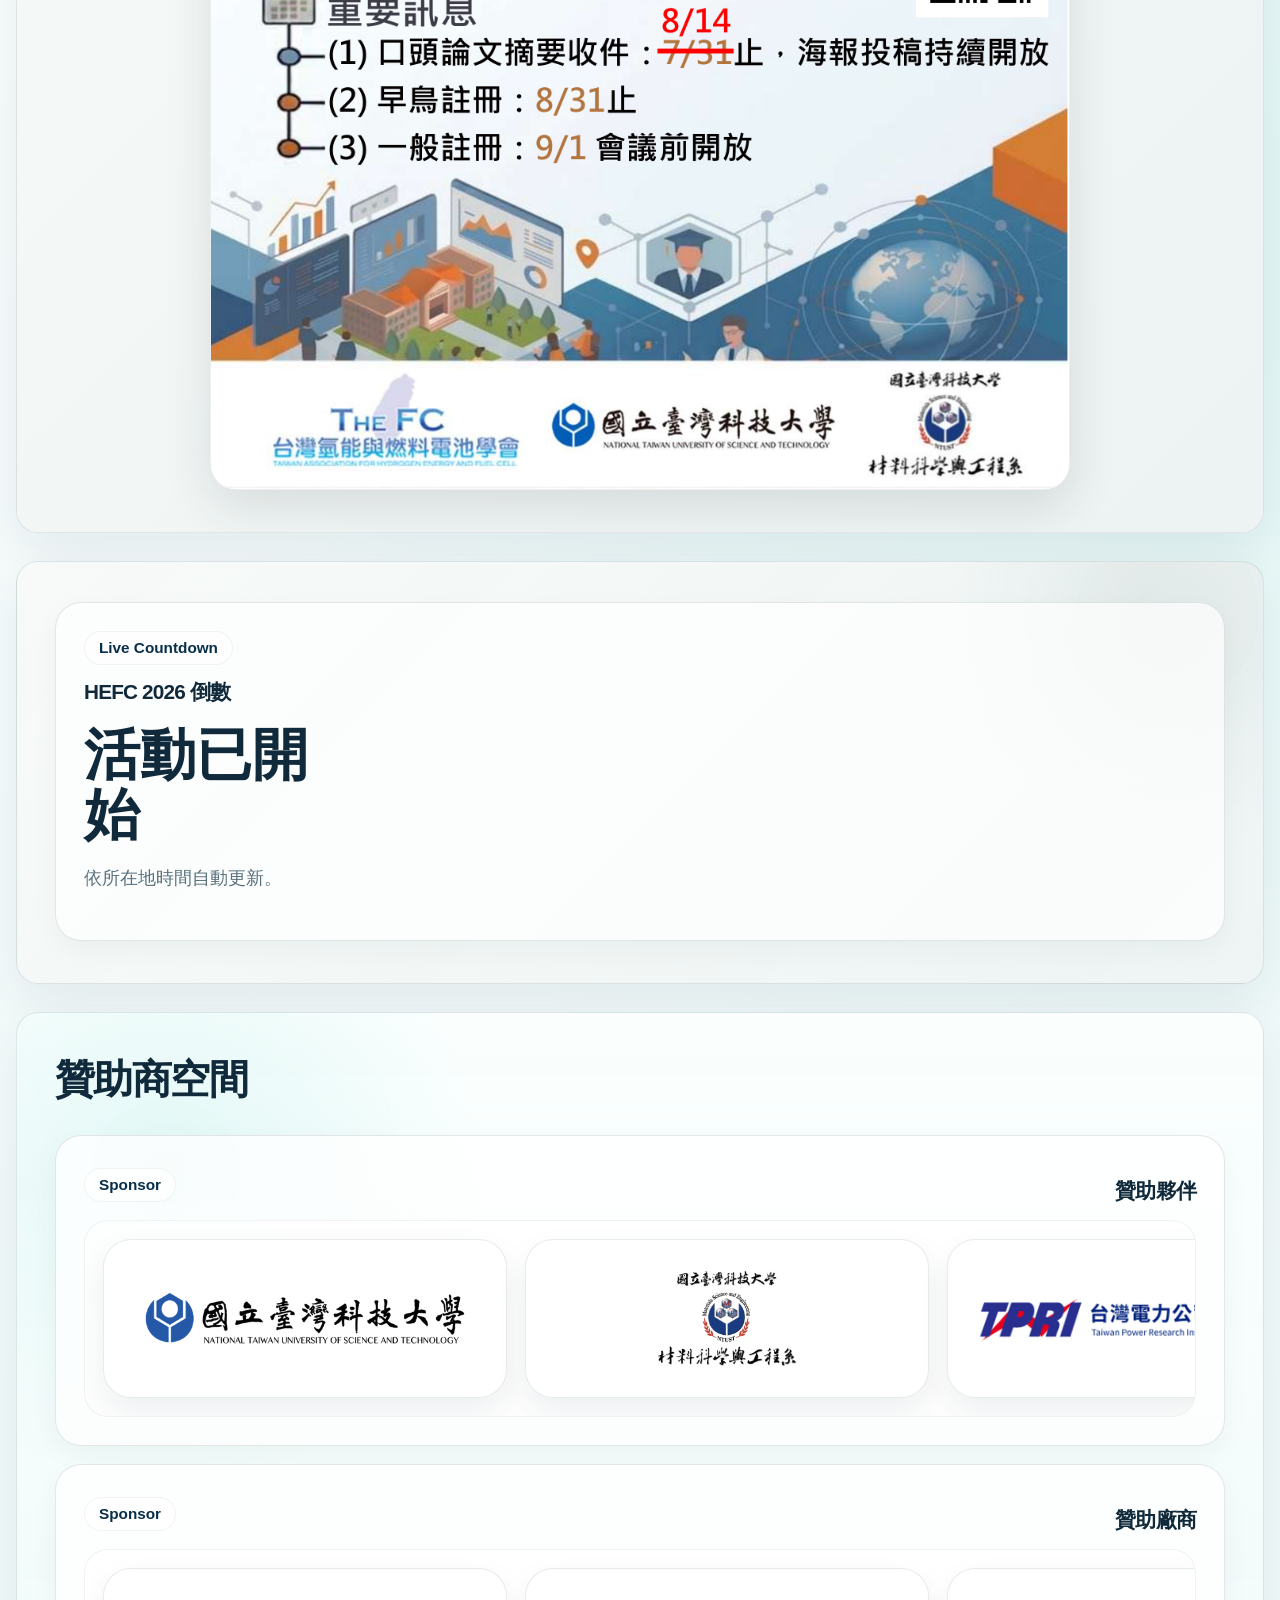
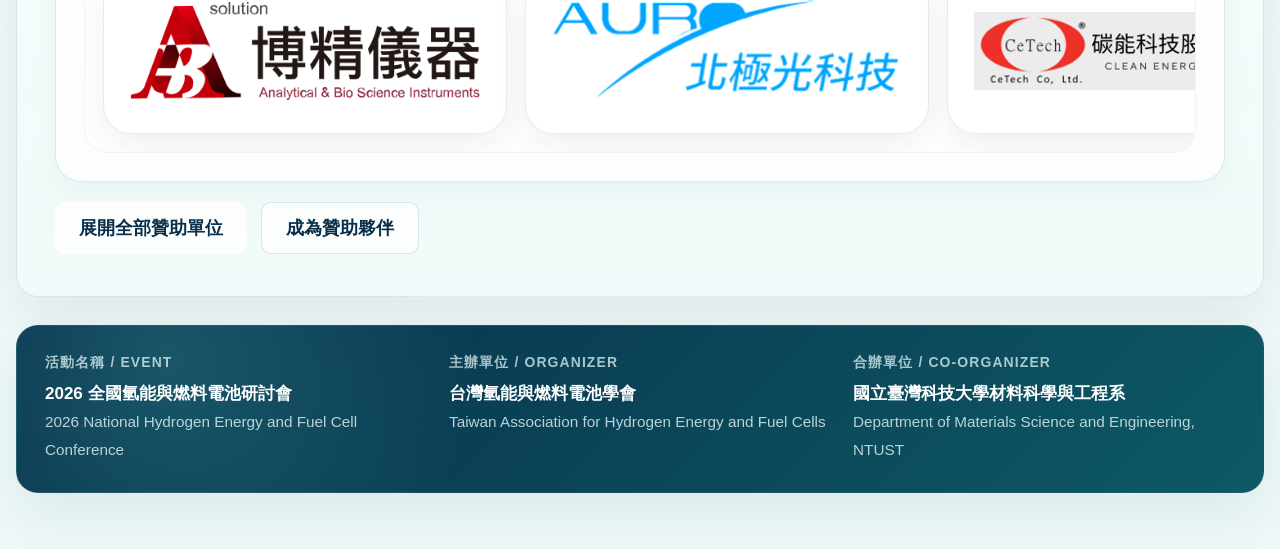
==== commit 1e9ca24e: "Update handbook link FAQ and venue labels" ====
--- a/index.html
+++ b/index.html
@@ -44,8 +44,7 @@
 
         </div>
         <div class="button-row">
-          <a class="button button-spotlight" href="call_for_papers.html#submission">論文投稿</a>
-          <span class="button button-spotlight button-disabled" role="button" aria-disabled="true" title="對照表連結即將公布">報名編號與正式大會編號對照表</span>
+          <a class="button button-spotlight" href="https://drive.google.com/file/d/1SVsTkZ-2U5IhM_jd0wporPBBuTtSdHdf/view?usp=sharing" target="_blank" rel="noopener noreferrer">大會手冊</a>
         </div>
       </article>
       <aside class="hero-side">
--- a/site.css
+++ b/site.css
@@ -66,8 +66,9 @@
 h1 { margin-top:18px; font-size:clamp(2.8rem, 7vw, 5rem); line-height:0.94; font-weight:700; }
 .hero-subtitle, .section-head p, .card p, .list li, .detail-list li, .topic-list li, .committee-note, .countdown-note { color:var(--muted); line-height:1.74; }
 .hero-subtitle { margin:14px 0 0; max-width:760px; font-size:clamp(1.04rem, 1.8vw, 1.24rem); }
-.hero-meta, .grid-2, .grid-3, .grid-4, .poster-grid, .committee-grid, .topic-grid { display:grid; gap:16px; }
+.hero-meta, .grid-1, .grid-2, .grid-3, .grid-4, .poster-grid, .committee-grid, .topic-grid { display:grid; gap:16px; }
 .hero-meta { grid-template-columns:repeat(3, minmax(0, 1fr)); margin-top:28px; }
+.grid-1 { grid-template-columns:minmax(0, 1fr); }
 .grid-2 { grid-template-columns:repeat(2, minmax(0, 1fr)); }
 .grid-3 { grid-template-columns:repeat(3, minmax(0, 1fr)); }
 .grid-4 { grid-template-columns:repeat(4, minmax(0, 1fr)); }
@@ -399,7 +400,7 @@
 .agenda-mode-switch {
   position:relative;
   display:grid;
-  grid-template-columns:repeat(4, minmax(0, 1fr));
+  grid-template-columns:repeat(5, minmax(0, 1fr));
   width:min(920px, 100%);
   min-height:46px;
   margin:0 0 24px;
@@ -415,7 +416,7 @@
   position:absolute;
   top:4px;
   left:4px;
-  width:calc(25% - 4px);
+  width:calc(20% - 1.6px);
   height:calc(100% - 8px);
   border-radius:999px;
   background:linear-gradient(180deg, #6f9692, #587d79);
@@ -430,6 +431,9 @@
 }
 .agenda-mode-switch[data-mode="day2-student"]::before {
   transform:translateX(300%);
+}
+.agenda-mode-switch[data-mode="day2-poster"]::before {
+  transform:translateX(400%);
 }
 .agenda-mode-switch__option {
   position:relative;
@@ -517,11 +521,11 @@
   color:var(--muted);
   line-height:1.55;
 }
-.agenda-track-card:nth-child(1) .agenda-session-list li:nth-child(1),
-.agenda-track-card:nth-child(1) .agenda-session-list li:nth-child(7),
-.agenda-track-card:nth-child(2) .agenda-session-list li:nth-child(1),
-.agenda-track-card:nth-child(2) .agenda-session-list li:nth-child(7),
-.agenda-track-card:nth-child(3) .agenda-session-list li:nth-child(1) {
+[data-agenda-panel="day2-oral"] .agenda-track-card:nth-child(1) .agenda-session-list li:nth-child(1),
+[data-agenda-panel="day2-oral"] .agenda-track-card:nth-child(1) .agenda-session-list li:nth-child(7),
+[data-agenda-panel="day2-oral"] .agenda-track-card:nth-child(2) .agenda-session-list li:nth-child(1),
+[data-agenda-panel="day2-oral"] .agenda-track-card:nth-child(2) .agenda-session-list li:nth-child(7),
+[data-agenda-panel="day2-oral"] .agenda-track-card:nth-child(3) .agenda-session-list li:nth-child(1) {
   background:linear-gradient(90deg, rgba(10,105,125,0.12), rgba(10,105,125,0.025));
   box-shadow:inset 4px 0 0 var(--primary);
 }
@@ -534,6 +538,23 @@
 .agenda-session-list li:not(:has(small)) span {
   font-weight:650;
 }
+.agenda-poster-list {
+  list-style:none;
+  margin:0;
+  padding:0;
+  border-top:1px solid rgba(31,44,47,0.09);
+}
+.agenda-poster-list li {
+  display:grid;
+  grid-template-columns:minmax(84px, 0.15fr) minmax(0, 1fr);
+  gap:14px;
+  padding:14px 22px;
+  border-top:1px solid rgba(31,44,47,0.07);
+  line-height:1.58;
+}
+.agenda-poster-list li:first-child { border-top:0; }
+.agenda-poster-list strong { color:var(--primary-deep); white-space:nowrap; }
+.agenda-poster-list small { display:block; margin-top:4px; color:var(--muted); line-height:1.55; }
 .speaker-page { padding-top:18px; }
 .speaker-list { display:grid; gap:22px; }
 .speaker-card {
@@ -579,6 +600,7 @@
     padding:14px 18px;
   }
   .agenda-session-list li:not(:has(small)) { grid-template-columns:1fr; }
+  .agenda-poster-list li { grid-template-columns:1fr; gap:3px; padding:14px 18px; }
 }
 .submission-mode-switch::before {
   content:"";
